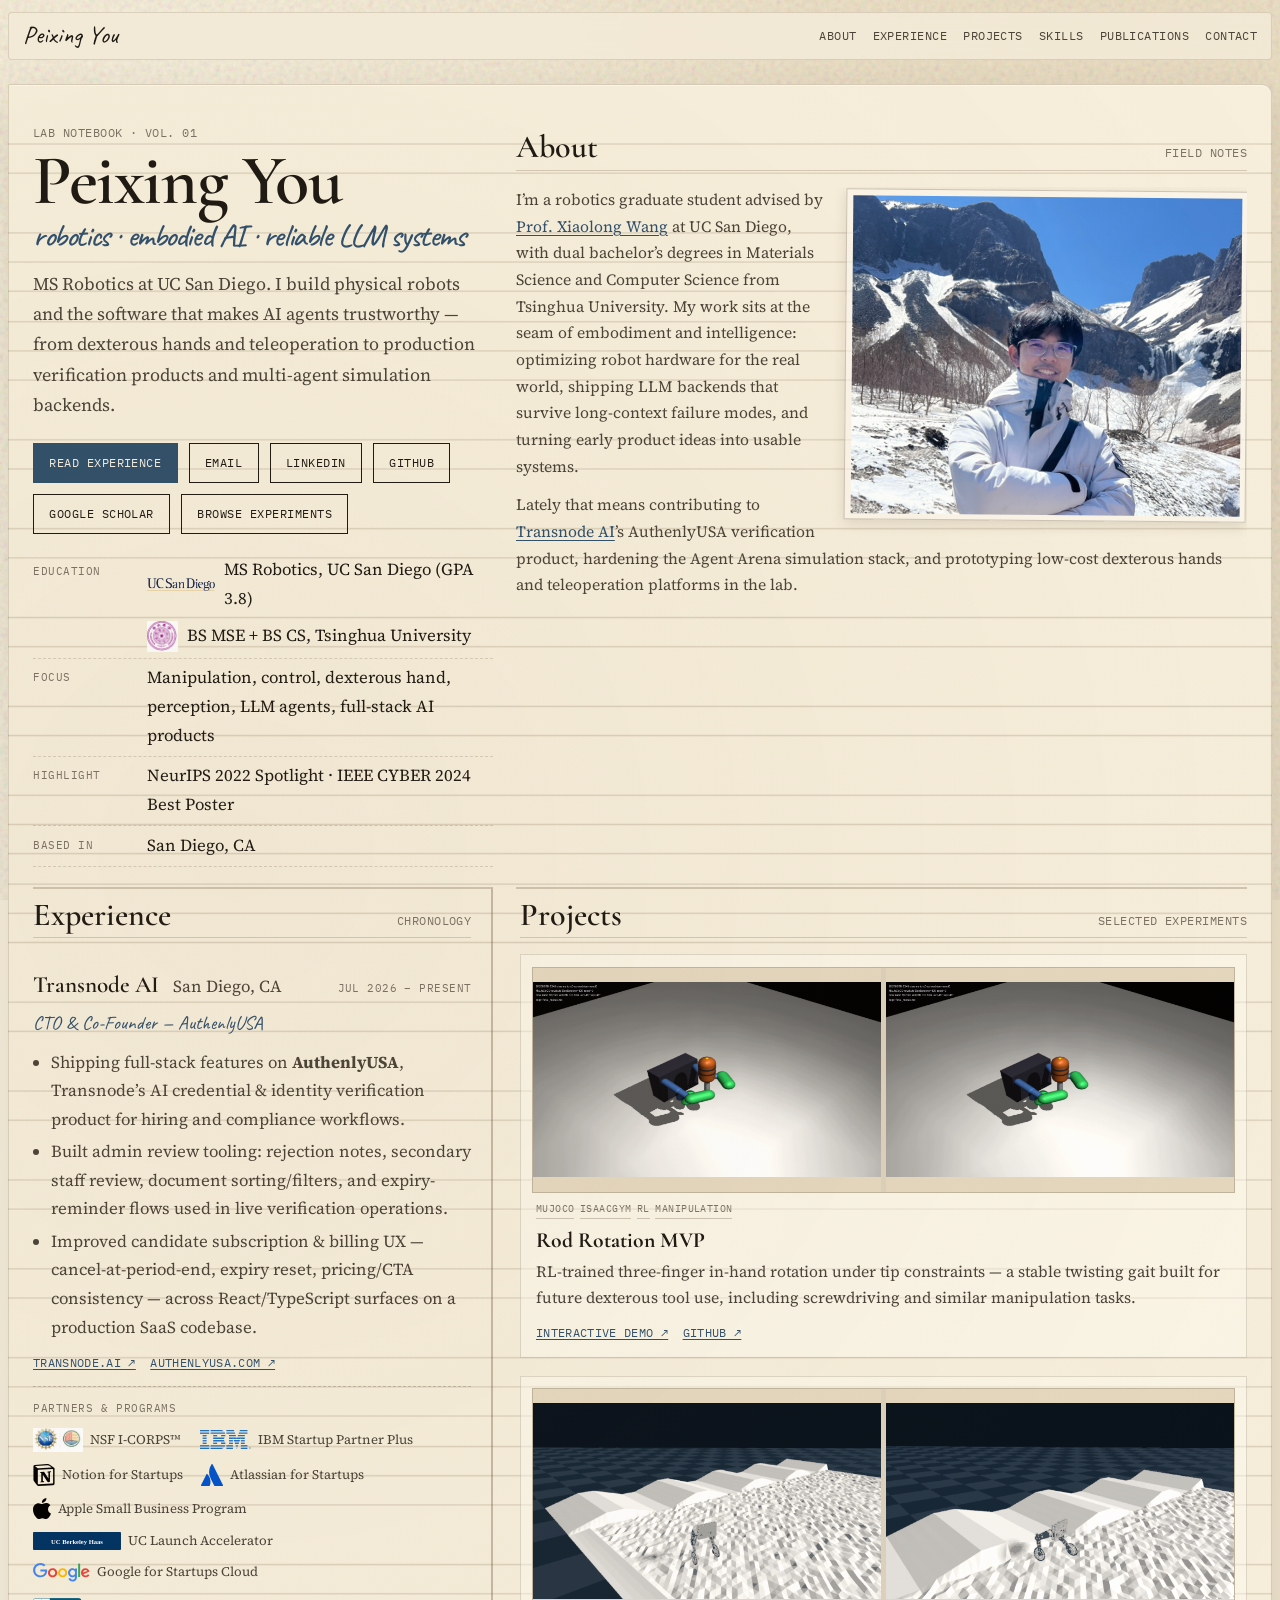
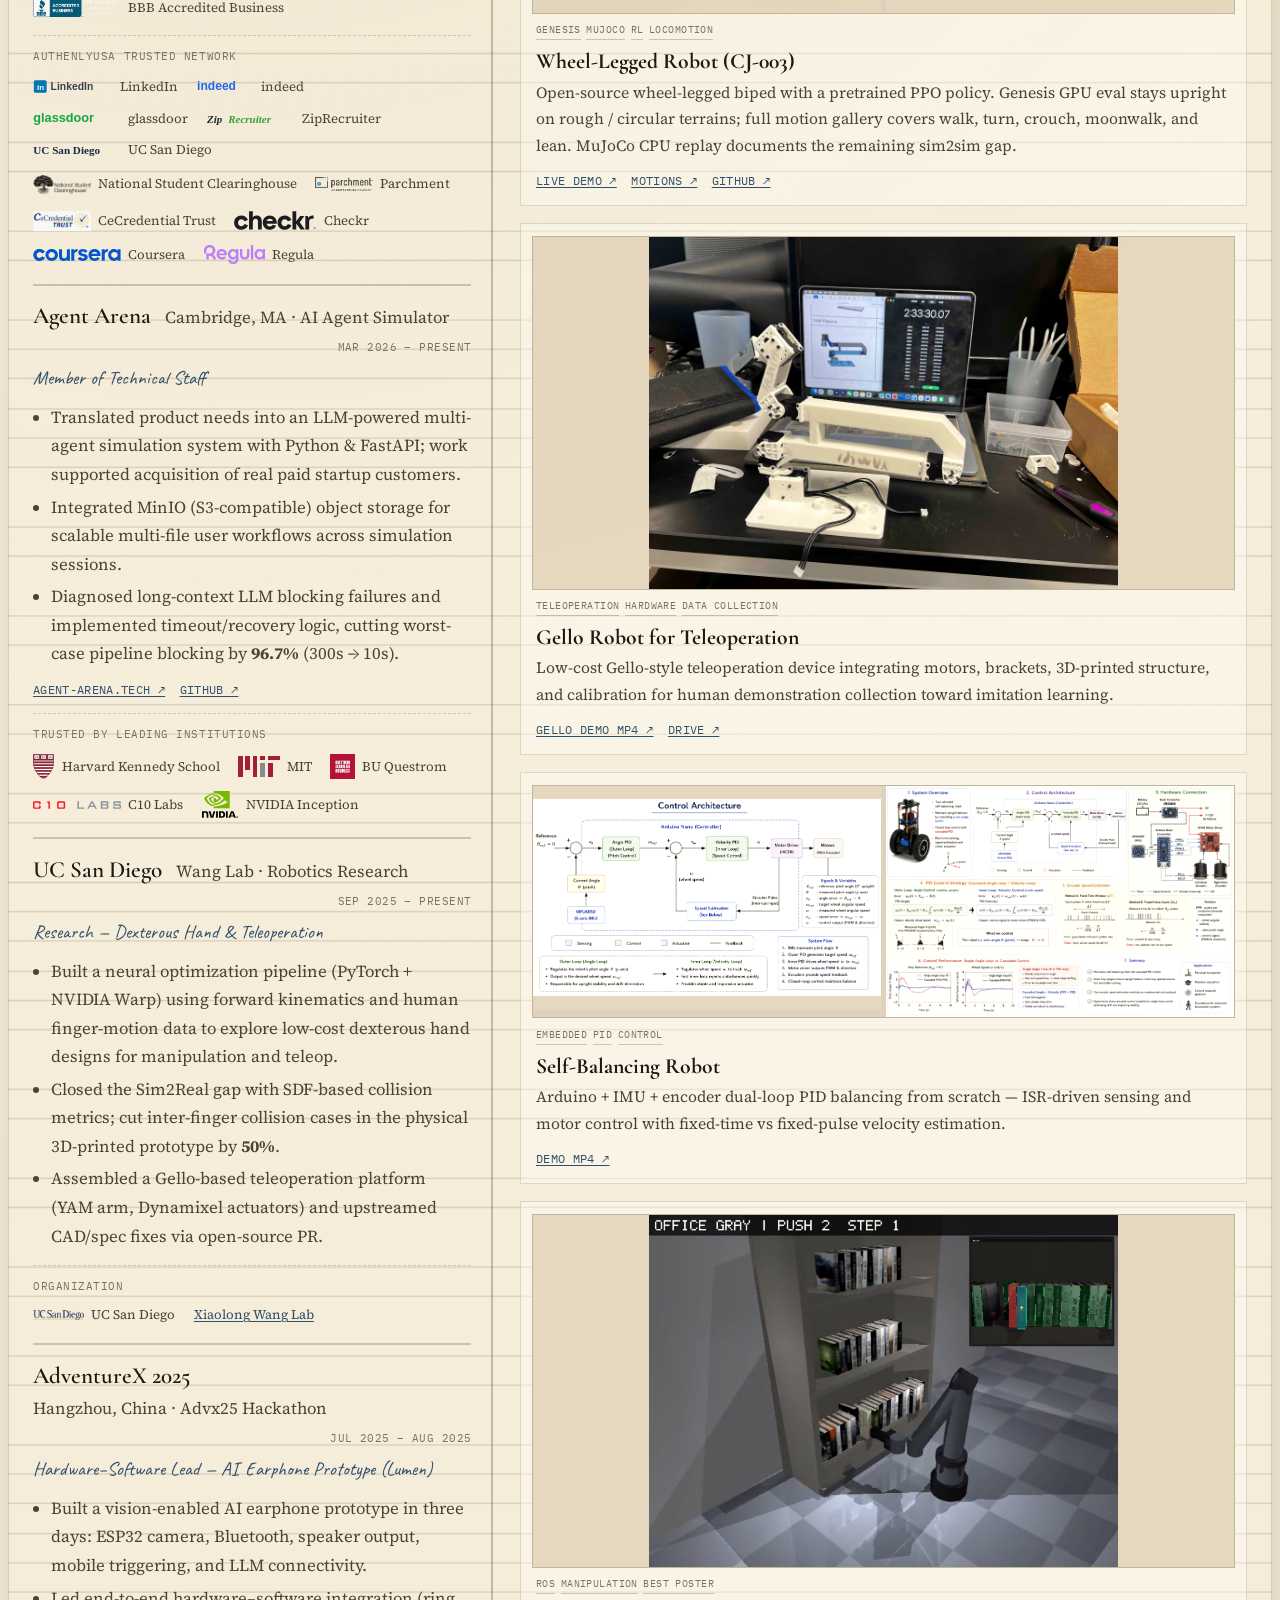
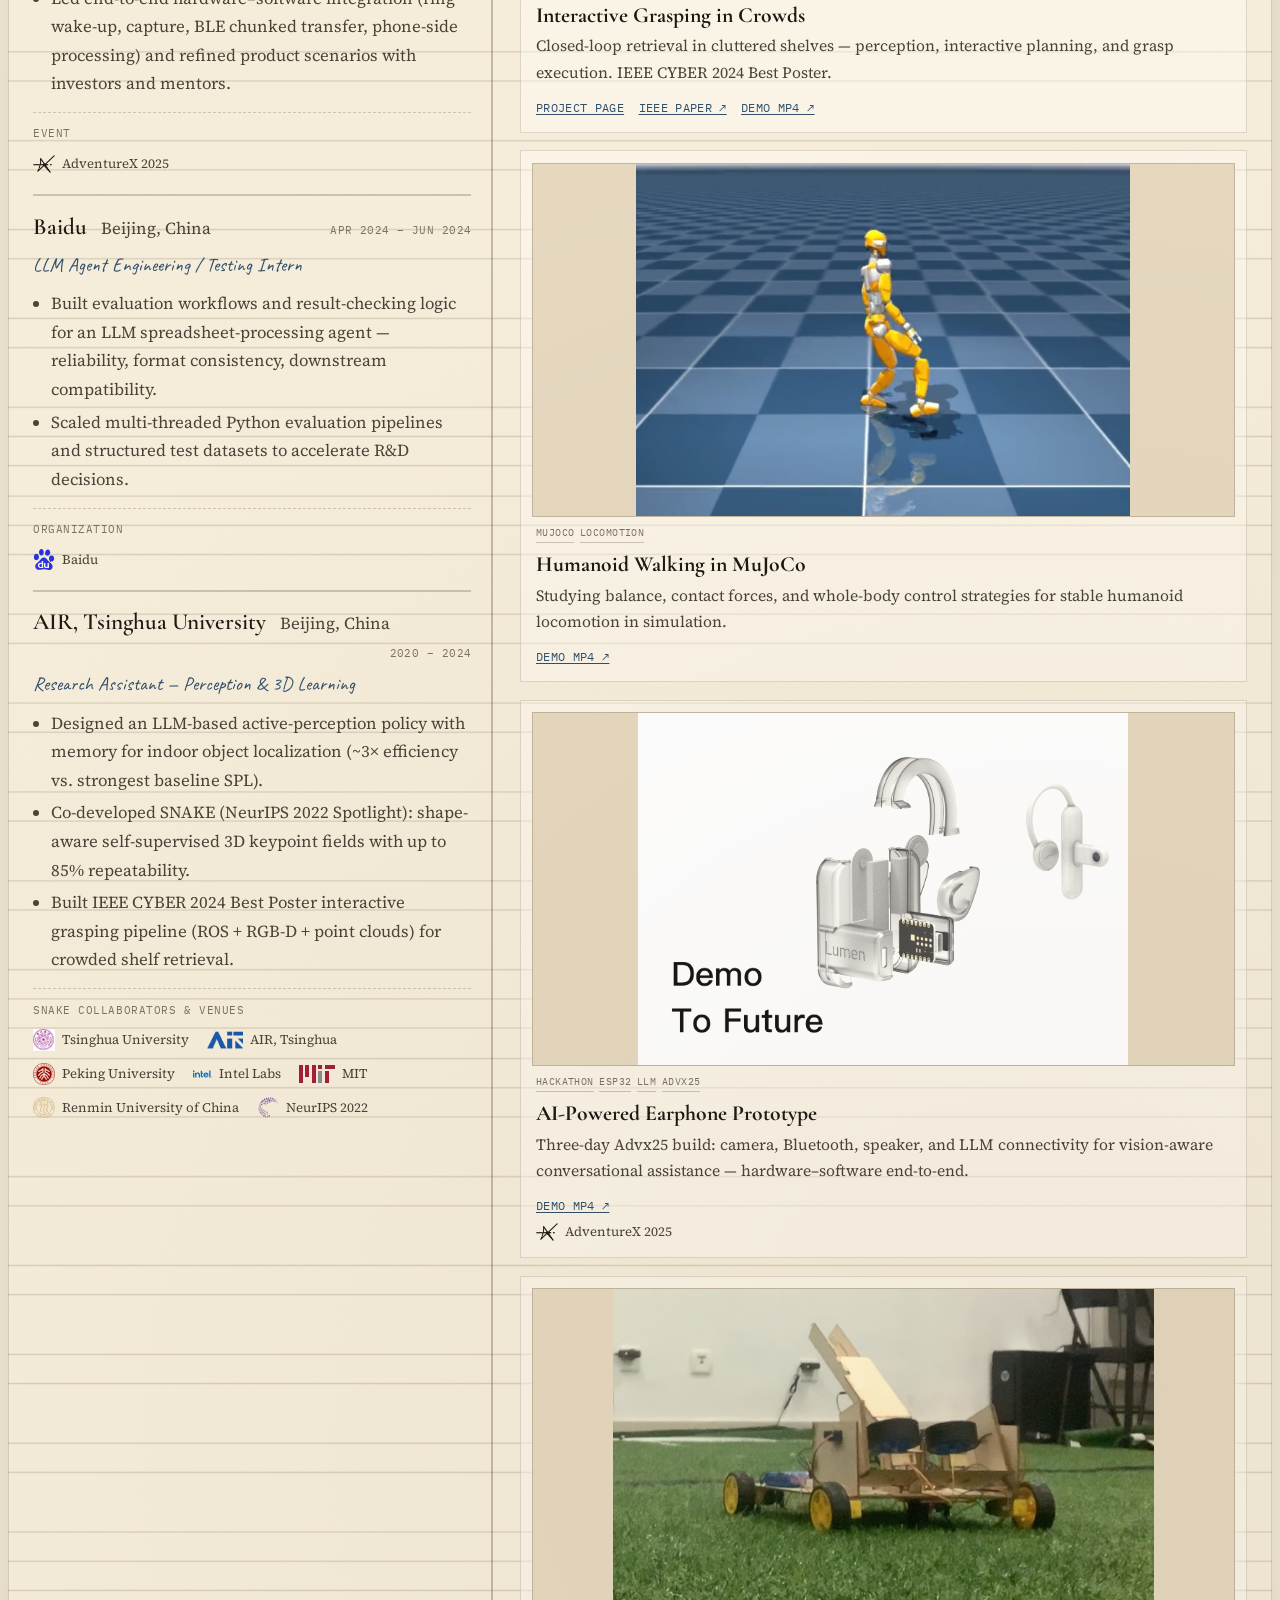
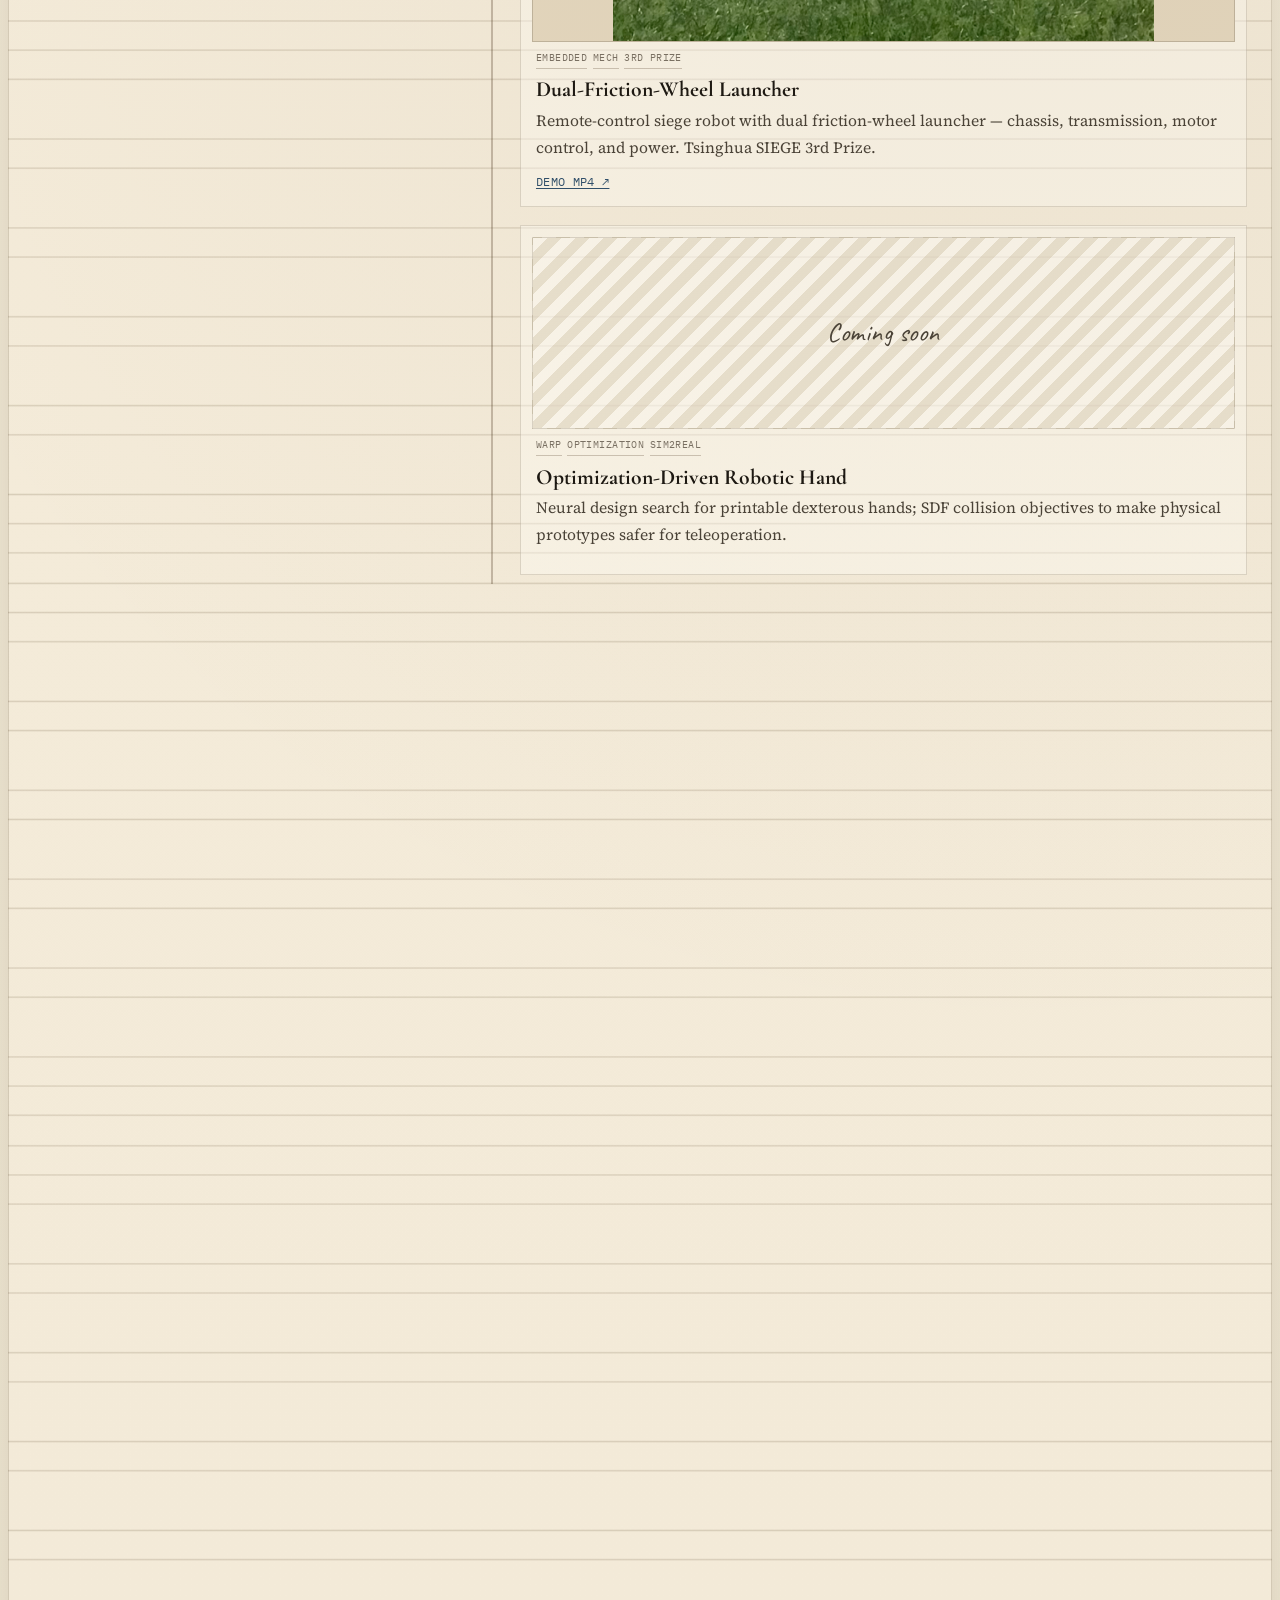
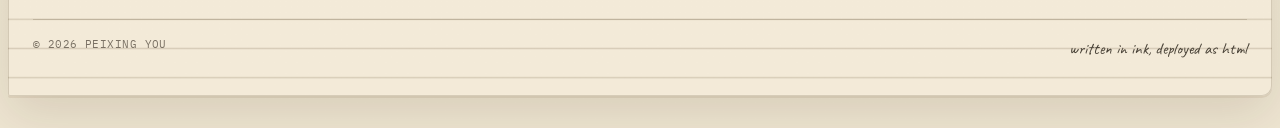
==== index.html @ 06529477 "Feature Wheel-Legged CJ-003 demos on the homepage. Links the Genesis motion/terrain site and GitHub " ====
<!DOCTYPE html>
<html lang="en">
<head>
  <meta charset="utf-8" />
  <meta name="viewport" content="width=device-width, initial-scale=1" />
  <title>Peixing You — Robotics &amp; AI Systems</title>
  <meta name="description" content="Personal homepage of Peixing You — MS Robotics at UC San Diego. Robotics research, LLM systems, and full-stack AI products." />
  <meta name="author" content="Peixing You" />
  <link rel="preconnect" href="https://fonts.googleapis.com" />
  <link rel="preconnect" href="https://fonts.gstatic.com" crossorigin />
  <link href="https://fonts.googleapis.com/css2?family=Caveat:wght@500;600&family=Cormorant+Garamond:wght@500;600;700&family=IBM+Plex+Mono:wght@400;500&family=Source+Serif+4:opsz,wght@8..60,400;8..60,500;8..60,600&display=swap" rel="stylesheet" />
  <link rel="stylesheet" href="styles.css" />
  <script>
    !function(t,e){var o,n,p,r;e.__SV||(window.posthog && window.posthog.__loaded)||(window.posthog=e,e._i=[],e.init=function(i,s,a){function g(t,e){var o=e.split(".");2==o.length&&(t=t[o[0]],e=o[1]),t[e]=function(){t.push([e].concat(Array.prototype.slice.call(arguments,0)))}}p||((p=t.createElement("script")).type="text/javascript",p.crossOrigin="anonymous",p.async=!0,p.src=s.api_host.replace(".i.posthog.com","-assets.i.posthog.com")+"/static/array.js",p.onerror=function(){p=null},(r=t.getElementsByTagName("script")[0]).parentNode.insertBefore(p,r));var u=e;for(void 0!==a?u=e[a]=[]:a="posthog",u.people=u.people||[],u.toString=function(t){var e="posthog";return"posthog"!==a&&(e+="."+a),t||(e+=" (stub)"),e},u.people.toString=function(){return u.toString(1)+".people (stub)"},o="Sn Cn init Hn Un Gn Yi zn Kn qn capture Vn kn calculateEventProperties es register register_once register_for_session unregister unregister_for_session os Bn ss getFeatureFlag getFeatureFlagPayload getFeatureFlagResult getAllFeatureFlags isFeatureEnabled reloadFeatureFlags updateFlags updateEarlyAccessFeatureEnrollment getEarlyAccessFeatures on onFeatureFlags onSurveysLoaded onSessionId getSurveys getActiveMatchingSurveys renderSurvey displaySurvey cancelPendingSurvey canRenderSurvey canRenderSurveyAsync ls identify setPersonProperties unsetPersonProperties group resetGroups setPersonPropertiesForFlags resetPersonPropertiesForFlags setGroupPropertiesForFlags resetGroupPropertiesForFlags reset us shutdown setIdentity clearIdentity get_distinct_id getGroups get_session_id get_session_replay_url alias set_config startSessionRecording stopSessionRecording sessionRecordingStarted captureException addExceptionStep captureLog startExceptionAutocapture stopExceptionAutocapture loadToolbar get_property getSessionProperty rs Xn createPersonProfile setInternalOrTestUser ns $n vs opt_in_capturing opt_out_capturing has_opted_in_capturing has_opted_out_capturing get_explicit_consent_status is_capturing clear_opt_in_out_capturing Jn debug tr At getPageViewId captureTraceFeedback captureTraceMetric Ln".split(" "),n=0;n<o.length;n++)g(u,o[n]);e._i.push([i,s,a])},e.__SV=1)}(document,window.posthog||[]);
    posthog.init('phc_yGujxHG6RTS3VAeuvk6smHsDfu4UVP3WUTucQkaYZ8x3', {
      api_host: 'https://us.i.posthog.com',
      defaults: '2026-05-30',
      person_profiles: 'identified_only',
    });
  </script>
</head>
<body>
  <a class="skip" href="#main">Skip to content</a>

  <div class="page">
    <nav class="site-nav" aria-label="Primary">
      <a class="brand-mark" href="#top">Peixing You</a>
      <ul class="nav-links">
        <li><a href="#about">About</a></li>
        <li><a href="#experience">Experience</a></li>
        <li><a href="#projects">Projects</a></li>
        <li><a href="#skills">Skills</a></li>
        <li><a href="#publications">Publications</a></li>
        <li><a href="#contact">Contact</a></li>
      </ul>
    </nav>

    <main id="main" class="notebook">
      <div class="homepage-grid">
      <header id="top" class="hero reveal">
        <p class="meta hero-kicker">Lab notebook · Vol. 01</p>
        <h1>
          Peixing You
          <span class="hero-title-note">robotics · embodied AI · reliable LLM systems</span>
        </h1>
        <p class="hero-lead">
          MS Robotics at UC San Diego. I build physical robots and the software that makes AI agents trustworthy —
          from dexterous hands and teleoperation to production verification products and multi-agent simulation backends.
        </p>
        <div class="cta-row">
          <a class="btn btn-ink" href="#experience">Read experience</a>
          <a class="btn" href="mailto:peyou@ucsd.edu">Email</a>
          <a class="btn" href="https://www.linkedin.com/in/peixing-you-64a577300" target="_blank" rel="noopener">LinkedIn</a>
          <a class="btn" href="https://github.com/ypx19" target="_blank" rel="noopener">GitHub</a>
          <a class="btn" href="https://scholar.google.com/scholar?q=Peixing+You+SNAKE" target="_blank" rel="noopener">Google Scholar</a>
          <a class="btn" href="#projects">Browse experiments</a>
        </div>
        <ul class="facts hero-facts">
          <li class="fact-edu">
            <span class="label">Education</span>
            <div class="edu-rows">
              <div class="edu-row">
                <img class="edu-logo wide" src="assets/logos/ucsd/ucsd-mark.png" alt="" />
                <span>MS Robotics, UC San Diego (GPA 3.8)</span>
              </div>
              <div class="edu-row">
                <img class="edu-logo seal" src="assets/logos/snake/tsinghua-seal.png" alt="" />
                <span>BS MSE + BS CS, Tsinghua University</span>
              </div>
            </div>
          </li>
          <li>
            <span class="label">Focus</span>
            <span>Manipulation, control, dexterous hand, perception, LLM agents, full-stack AI products</span>
          </li>
          <li>
            <span class="label">Highlight</span>
            <span>NeurIPS 2022 Spotlight · IEEE CYBER 2024 Best Poster</span>
          </li>
          <li>
            <span class="label">Based in</span>
            <span>San Diego, CA</span>
          </li>
        </ul>
      </header>

      <section id="about" class="reveal">
        <div class="section-head">
          <h2>About</h2>
          <span class="meta">Field notes</span>
        </div>
        <div class="about-prose">
          <figure class="portrait-frame portrait-inline">
            <img src="assets/portrait-web.jpeg" alt="Portrait of Peixing You" width="1100" height="900" />
          </figure>
          <p>
            I’m a robotics graduate student advised by
            <a href="https://xiaolonw.github.io/" target="_blank" rel="noopener">Prof. Xiaolong Wang</a>
            at UC San Diego, with dual bachelor’s degrees in Materials Science and Computer Science from Tsinghua University.
            My work sits at the seam of embodiment and intelligence: optimizing robot hardware for the real world, shipping
            LLM backends that survive long-context failure modes, and turning early product ideas into usable systems.
          </p>
          <p>
            Lately that means contributing to <a href="https://www.transnode.ai/" target="_blank" rel="noopener">Transnode AI</a>’s
            AuthenlyUSA verification product, hardening the Agent Arena simulation stack, and prototyping low-cost dexterous
            hands and teleoperation platforms in the lab.
          </p>
        </div>
      </section>

      <section id="experience" class="reveal">
        <div class="section-head">
          <h2>Experience</h2>
          <span class="meta">Chronology</span>
        </div>

        <article class="entry">
          <div class="entry-top">
            <h3>Transnode AI</h3>
            <span class="org">San Diego, CA</span>
            <span class="when">Jul 2026 – Present</span>
          </div>
          <p class="role">CTO &amp; Co-Founder — AuthenlyUSA</p>
          <ul>
            <li>Shipping full-stack features on <strong>AuthenlyUSA</strong>, Transnode’s AI credential &amp; identity verification product for hiring and compliance workflows.</li>
            <li>Built admin review tooling: rejection notes, secondary staff review, document sorting/filters, and expiry-reminder flows used in live verification operations.</li>
            <li>Improved candidate subscription &amp; billing UX — cancel-at-period-end, expiry reset, pricing/CTA consistency — across React/TypeScript surfaces on a production SaaS codebase.</li>
          </ul>
          <div class="links">
            <a href="https://www.transnode.ai/" target="_blank" rel="noopener">transnode.ai ↗</a>
            <a href="https://authenlyusa.com/" target="_blank" rel="noopener">authenlyusa.com ↗</a>
          </div>
          <div class="affiliates">
            <p class="affiliates-label">Partners &amp; programs</p>
            <div class="logo-row">
              <div class="logo-chip">
                <img class="tall" src="assets/logos/transnode/nsf-mark.png" alt="" />
                <span>NSF I-CORPS™</span>
              </div>
              <div class="logo-chip">
                <img class="wide" src="assets/logos/transnode/ibm-official.svg" alt="" />
                <span>IBM Startup Partner Plus</span>
              </div>
              <div class="logo-chip">
                <img src="assets/logos/transnode/notion.svg" alt="" />
                <span>Notion for Startups</span>
              </div>
              <div class="logo-chip">
                <img src="assets/logos/transnode/atlassian.svg" alt="" />
                <span>Atlassian for Startups</span>
              </div>
              <div class="logo-chip">
                <img src="assets/logos/transnode/apple-official.svg" alt="" />
                <span>Apple Small Business Program</span>
              </div>
              <div class="logo-chip">
                <img class="wide" src="assets/logos/transnode/haas-badge.svg" alt="" />
                <span>UC Launch Accelerator</span>
              </div>
              <div class="logo-chip">
                <img class="wide" src="assets/logos/transnode/google-wordmark.svg" alt="" />
                <span>Google for Startups Cloud</span>
              </div>
              <div class="logo-chip">
                <img class="seal" src="assets/logos/transnode/bbb-seal.png" alt="" />
                <span>BBB Accredited Business</span>
              </div>
            </div>
          </div>
          <div class="affiliates">
            <p class="affiliates-label">AuthenlyUSA trusted network</p>
            <div class="logo-row">
              <div class="logo-chip">
                <img class="wide" src="assets/logos/authenly/linkedin.svg" alt="" />
                <span>LinkedIn</span>
              </div>
              <div class="logo-chip">
                <img src="assets/logos/authenly/indeed.svg" alt="" />
                <span>indeed</span>
              </div>
              <div class="logo-chip">
                <img class="wide" src="assets/logos/authenly/glassdoor.svg" alt="" />
                <span>glassdoor</span>
              </div>
              <div class="logo-chip">
                <img class="wide" src="assets/logos/authenly/ziprecruiter.svg" alt="" />
                <span>ZipRecruiter</span>
              </div>
              <div class="logo-chip">
                <img class="wide" src="assets/logos/authenly/ucsd.svg" alt="" />
                <span>UC San Diego</span>
              </div>
              <div class="logo-chip">
                <img class="tall" src="assets/logos/authenly/national-student-clearinghouse.png" alt="" />
                <span>National Student Clearinghouse</span>
              </div>
              <div class="logo-chip">
                <img class="tall" src="assets/logos/authenly/parchment.png" alt="" />
                <span>Parchment</span>
              </div>
              <div class="logo-chip">
                <img class="tall" src="assets/logos/authenly/cecredential-trust.png" alt="" />
                <span>CeCredential Trust</span>
              </div>
              <div class="logo-chip">
                <img class="wide" src="assets/logos/authenly/checkr.svg" alt="" />
                <span>Checkr</span>
              </div>
              <div class="logo-chip">
                <img class="wide" src="assets/logos/authenly/coursera.svg" alt="" />
                <span>Coursera</span>
              </div>
              <div class="logo-chip">
                <img class="wide" src="assets/logos/authenly/regula.svg" alt="" />
                <span>Regula</span>
              </div>
            </div>
          </div>
        </article>

        <article class="entry">
          <div class="entry-top">
            <h3>Agent Arena</h3>
            <span class="org">Cambridge, MA · AI Agent Simulator</span>
            <span class="when">Mar 2026 – Present</span>
          </div>
          <p class="role">Member of Technical Staff</p>
          <ul>
            <li>Translated product needs into an LLM-powered multi-agent simulation system with Python &amp; FastAPI; work supported acquisition of real paid startup customers.</li>
            <li>Integrated MinIO (S3-compatible) object storage for scalable multi-file user workflows across simulation sessions.</li>
            <li>Diagnosed long-context LLM blocking failures and implemented timeout/recovery logic, cutting worst-case pipeline blocking by <strong>96.7%</strong> (300s → 10s).</li>
          </ul>
          <div class="links">
            <a href="https://agent-arena.tech/" target="_blank" rel="noopener">agent-arena.tech ↗</a>
            <a href="https://github.com/yunxiaohan1997-netizen/Agent-Arena" target="_blank" rel="noopener">GitHub ↗</a>
          </div>
          <div class="affiliates">
            <p class="affiliates-label">Trusted by leading institutions</p>
            <div class="logo-row">
              <div class="logo-chip">
                <img class="crest" src="assets/logos/agent-arena/logo-harvard.svg" alt="" />
                <span>Harvard Kennedy School</span>
              </div>
              <div class="logo-chip">
                <img src="assets/logos/agent-arena/mit.svg" alt="" />
                <span>MIT</span>
              </div>
              <div class="logo-chip">
                <img class="crest" src="assets/logos/agent-arena/logo-bu.png" alt="" />
                <span>BU Questrom</span>
              </div>
              <div class="logo-chip">
                <img class="wide" src="assets/logos/agent-arena/c10-labs.svg" alt="" />
                <span>C10 Labs</span>
              </div>
              <div class="logo-chip">
                <img class="nvidia" src="assets/logos/agent-arena/nvidia-inception.svg" alt="" />
                <span>NVIDIA Inception</span>
              </div>
            </div>
          </div>
        </article>

        <article class="entry">
          <div class="entry-top">
            <h3>UC San Diego</h3>
            <span class="org">Wang Lab · Robotics Research</span>
            <span class="when">Sep 2025 – Present</span>
          </div>
          <p class="role">Research — Dexterous Hand &amp; Teleoperation</p>
          <ul>
            <li>Built a neural optimization pipeline (PyTorch + NVIDIA Warp) using forward kinematics and human finger-motion data to explore low-cost dexterous hand designs for manipulation and teleop.</li>
            <li>Closed the Sim2Real gap with SDF-based collision metrics; cut inter-finger collision cases in the physical 3D-printed prototype by <strong>50%</strong>.</li>
            <li>Assembled a Gello-based teleoperation platform (YAM arm, Dynamixel actuators) and upstreamed CAD/spec fixes via open-source PR.</li>
          </ul>
          <div class="affiliates">
            <p class="affiliates-label">Organization</p>
            <div class="logo-row">
              <div class="logo-chip">
                <img class="wide sm" src="assets/logos/ucsd/ucsd-mark.png" alt="" />
                <span>UC San Diego</span>
              </div>
              <div class="logo-chip">
                <span><a href="https://xiaolonw.github.io/" target="_blank" rel="noopener">Xiaolong Wang Lab</a></span>
              </div>
            </div>
          </div>
        </article>

        <article class="entry">
          <div class="entry-top">
            <h3>AdventureX 2025</h3>
            <span class="org">Hangzhou, China · Advx25 Hackathon</span>
            <span class="when">Jul 2025 – Aug 2025</span>
          </div>
          <p class="role">Hardware–Software Lead — AI Earphone Prototype (Lumen)</p>
          <ul>
            <li>Built a vision-enabled AI earphone prototype in three days: ESP32 camera, Bluetooth, speaker output, mobile triggering, and LLM connectivity.</li>
            <li>Led end-to-end hardware–software integration (ring wake-up, capture, BLE chunked transfer, phone-side processing) and refined product scenarios with investors and mentors.</li>
          </ul>
          <div class="affiliates">
            <p class="affiliates-label">Event</p>
            <div class="logo-row">
              <div class="logo-chip">
                <img class="icon" src="assets/logos/adventurex/advx25.png" alt="" />
                <span>AdventureX 2025</span>
              </div>
            </div>
          </div>
        </article>

        <article class="entry">
          <div class="entry-top">
            <h3>Baidu</h3>
            <span class="org">Beijing, China</span>
            <span class="when">Apr 2024 – Jun 2024</span>
          </div>
          <p class="role">LLM Agent Engineering / Testing Intern</p>
          <ul>
            <li>Built evaluation workflows and result-checking logic for an LLM spreadsheet-processing agent — reliability, format consistency, downstream compatibility.</li>
            <li>Scaled multi-threaded Python evaluation pipelines and structured test datasets to accelerate R&amp;D decisions.</li>
          </ul>
          <div class="affiliates">
            <p class="affiliates-label">Organization</p>
            <div class="logo-row">
              <div class="logo-chip">
                <img class="icon" src="assets/logos/baidu-official.svg" alt="" />
                <span>Baidu</span>
              </div>
            </div>
          </div>
        </article>

        <article class="entry">
          <div class="entry-top">
            <h3>AIR, Tsinghua University</h3>
            <span class="org">Beijing, China</span>
            <span class="when">2020 – 2024</span>
          </div>
          <p class="role">Research Assistant — Perception &amp; 3D Learning</p>
          <ul>
            <li>Designed an LLM-based active-perception policy with memory for indoor object localization (~3× efficiency vs. strongest baseline SPL).</li>
            <li>Co-developed SNAKE (NeurIPS 2022 Spotlight): shape-aware self-supervised 3D keypoint fields with up to 85% repeatability.</li>
            <li>Built IEEE CYBER 2024 Best Poster interactive grasping pipeline (ROS + RGB-D + point clouds) for crowded shelf retrieval.</li>
          </ul>
          <div class="affiliates">
            <p class="affiliates-label">SNAKE collaborators &amp; venues</p>
            <div class="logo-row">
              <div class="logo-chip">
                <img class="icon" src="assets/logos/snake/tsinghua-seal.png" alt="" />
                <span>Tsinghua University</span>
              </div>
              <div class="logo-chip">
                <img class="sm" src="assets/logos/snake/air-word.png" alt="" />
                <span>AIR, Tsinghua</span>
              </div>
              <div class="logo-chip">
                <img class="icon" src="assets/logos/snake/pku-seal.png" alt="" />
                <span>Peking University</span>
              </div>
              <div class="logo-chip">
                <img class="sm" src="assets/logos/snake/intel-logo.svg" alt="" />
                <span>Intel Labs</span>
              </div>
              <div class="logo-chip">
                <img class="sm" src="assets/logos/snake/mit-blocks.svg" alt="" />
                <span>MIT</span>
              </div>
              <div class="logo-chip">
                <img class="icon" src="assets/logos/snake/ruc-seal.png" alt="" />
                <span>Renmin University of China</span>
              </div>
              <div class="logo-chip">
                <img class="icon" src="assets/logos/snake/neurips-icon.png" alt="" />
                <span>NeurIPS 2022</span>
              </div>
            </div>
          </div>
        </article>
      </section>

      <section id="projects" class="reveal">
        <div class="section-head">
          <h2>Projects</h2>
          <span class="meta">Selected experiments</span>
        </div>
        <div class="project-grid">
          <article class="project featured project-demo">
            <div class="project-media project-media-pair">
              <video autoplay muted loop playsinline preload="auto" poster="assets/projects/rod-rotation-poster.png" aria-label="Cinematic fly-in of three-finger rod rotation, screwdriver view">
                <source src="assets/projects/rod-rotation-screwdriver.mp4" type="video/mp4" />
              </video>
              <video autoplay muted loop playsinline preload="auto" poster="assets/projects/rod-rotation-poster.png" aria-label="IsaacGym parallel cinematic env demo">
                <source src="assets/projects/rod-rotation-isaacgym.mp4" type="video/mp4" />
              </video>
            </div>
            <div class="project-body">
              <div class="tags"><span class="tag">MuJoCo</span><span class="tag">IsaacGym</span><span class="tag">RL</span><span class="tag">Manipulation</span></div>
              <h3>Rod Rotation MVP</h3>
              <p>RL-trained three-finger in-hand rotation under tip constraints — a stable twisting gait built for future dexterous tool use, including screwdriving and similar manipulation tasks.</p>
              <div class="links">
                <a href="https://ypx19.github.io/allegro_rod_mvp/demo.html" target="_blank" rel="noopener">Interactive demo ↗</a>
                <a href="https://github.com/ypx19/allegro_rod_mvp" target="_blank" rel="noopener">GitHub ↗</a>
              </div>
            </div>
          </article>

          <article class="project featured project-demo">
            <div class="project-media project-media-pair">
              <img src="assets/projects/wheel-leg-eval.gif" alt="CJ-003 wheel-legged policy on Genesis eval terrain" loading="lazy" />
              <img src="assets/projects/wheel-leg-moonwalk.gif" alt="CJ-003 moonwalk motion from trained policy" loading="lazy" />
            </div>
            <div class="project-body">
              <div class="tags"><span class="tag">Genesis</span><span class="tag">MuJoCo</span><span class="tag">RL</span><span class="tag">Locomotion</span></div>
              <h3>Wheel-Legged Robot (CJ-003)</h3>
              <p>Open-source wheel-legged biped with a pretrained PPO policy. Genesis GPU eval stays upright on rough / circular terrains; full motion gallery covers walk, turn, crouch, moonwalk, and lean. MuJoCo CPU replay documents the remaining sim2sim gap.</p>
              <div class="links">
                <a href="https://ypx19.github.io/wheel-leg-robotic/" target="_blank" rel="noopener">Live demo ↗</a>
                <a href="https://ypx19.github.io/wheel-leg-robotic/#motions" target="_blank" rel="noopener">Motions ↗</a>
                <a href="https://github.com/ypx19/wheel-leg-robotic" target="_blank" rel="noopener">GitHub ↗</a>
              </div>
            </div>
          </article>

          <article class="project featured">
            <div class="project-media">
              <video autoplay muted loop playsinline preload="auto" poster="assets/projects/gello.jpeg">
                <source src="assets/projects/gello-demo.mp4" type="video/mp4" />
              </video>
            </div>
            <div class="project-body">
              <div class="tags"><span class="tag">Teleoperation</span><span class="tag">Hardware</span><span class="tag">Data collection</span></div>
              <h3>Gello Robot for Teleoperation</h3>
              <p>Low-cost Gello-style teleoperation device integrating motors, brackets, 3D-printed structure, and calibration for human demonstration collection toward imitation learning.</p>
              <div class="links">
                <a href="assets/projects/gello-demo.mp4" target="_blank" rel="noopener">Gello demo MP4 ↗</a>
                <a href="https://drive.google.com/file/d/12g0imz-AvfGUAuDvkqKOVOJ90fx9yTMV/view" target="_blank" rel="noopener">Drive ↗</a>
              </div>
            </div>
          </article>

          <article class="project featured">
            <div class="project-media project-media-pair">
              <img src="assets/projects/self-balancing-pipeline.png" alt="Self-balancing robot cascaded PID control architecture" loading="lazy" />
              <video autoplay muted loop playsinline preload="auto" poster="assets/projects/self-balancing.png">
                <source src="assets/projects/self-balancing-demo.mp4" type="video/mp4" />
              </video>
            </div>
            <div class="project-body">
              <div class="tags"><span class="tag">Embedded</span><span class="tag">PID</span><span class="tag">Control</span></div>
              <h3>Self-Balancing Robot</h3>
              <p>Arduino + IMU + encoder dual-loop PID balancing from scratch — ISR-driven sensing and motor control with fixed-time vs fixed-pulse velocity estimation.</p>
              <div class="links">
                <a href="assets/projects/self-balancing-demo.mp4" target="_blank" rel="noopener">Demo MP4 ↗</a>
              </div>
            </div>
          </article>

          <article class="project">
            <div class="project-media">
              <video autoplay muted loop playsinline preload="auto" poster="assets/projects/interactive-grasp.jpg" aria-label="MuJoCo interactive grasping demo across four shelf looks">
                <source src="assets/projects/interactive-grasp-demo.mp4" type="video/mp4" />
              </video>
            </div>
            <div class="project-body">
              <div class="tags"><span class="tag">ROS</span><span class="tag">Manipulation</span><span class="tag">Best Poster</span></div>
              <h3>Interactive Grasping in Crowds</h3>
              <p>Closed-loop retrieval in cluttered shelves — perception, interactive planning, and grasp execution. IEEE CYBER 2024 Best Poster.</p>
              <div class="links">
                <a href="/interactive-grasping/">Project page</a>
                <a href="https://ieeexplore.ieee.org/document/10749016/" target="_blank" rel="noopener">IEEE paper ↗</a>
                <a href="assets/projects/interactive-grasp-demo.mp4" target="_blank" rel="noopener">Demo MP4 ↗</a>
              </div>
            </div>
          </article>

          <article class="project">
            <div class="project-media">
              <video autoplay muted loop playsinline preload="auto" poster="assets/projects/humanoid-walking.png">
                <source src="assets/projects/humanoid-walking-demo.mp4" type="video/mp4" />
              </video>
            </div>
            <div class="project-body">
              <div class="tags"><span class="tag">MuJoCo</span><span class="tag">Locomotion</span></div>
              <h3>Humanoid Walking in MuJoCo</h3>
              <p>Studying balance, contact forces, and whole-body control strategies for stable humanoid locomotion in simulation.</p>
              <div class="links">
                <a href="assets/projects/humanoid-walking-demo.mp4" target="_blank" rel="noopener">Demo MP4 ↗</a>
              </div>
            </div>
          </article>

          <article class="project">
            <div class="project-media">
              <video autoplay muted loop playsinline preload="auto" poster="assets/projects/lumen.jpeg">
                <source src="assets/projects/lumen-demo.mp4" type="video/mp4" />
              </video>
            </div>
            <div class="project-body">
              <div class="tags"><span class="tag">Hackathon</span><span class="tag">ESP32</span><span class="tag">LLM</span><span class="tag">Advx25</span></div>
              <h3>AI-Powered Earphone Prototype</h3>
              <p>Three-day Advx25 build: camera, Bluetooth, speaker, and LLM connectivity for vision-aware conversational assistance — hardware–software end-to-end.</p>
              <div class="links">
                <a href="assets/projects/lumen-demo.mp4" target="_blank" rel="noopener">Demo MP4 ↗</a>
              </div>
              <div class="logo-row" style="margin-top:0.35rem">
                <div class="logo-chip">
                  <img class="icon" src="assets/logos/adventurex/advx25.png" alt="" />
                  <span>AdventureX 2025</span>
                </div>
              </div>
            </div>
          </article>

          <article class="project">
            <div class="project-media">
              <video autoplay muted loop playsinline preload="auto" poster="assets/projects/siege-engine.png">
                <source src="assets/projects/siege-engine-demo.mp4" type="video/mp4" />
              </video>
            </div>
            <div class="project-body">
              <div class="tags"><span class="tag">Embedded</span><span class="tag">Mech</span><span class="tag">3rd Prize</span></div>
              <h3>Dual-Friction-Wheel Launcher</h3>
              <p>Remote-control siege robot with dual friction-wheel launcher — chassis, transmission, motor control, and power. Tsinghua SIEGE 3rd Prize.</p>
              <div class="links">
                <a href="assets/projects/siege-engine-demo.mp4" target="_blank" rel="noopener">Demo MP4 ↗</a>
              </div>
            </div>
          </article>

          <article class="project">
            <div class="project-media project-media-coming-soon">
              <span class="coming-soon-label">Coming soon</span>
            </div>
            <div class="project-body">
              <div class="tags"><span class="tag">Warp</span><span class="tag">Optimization</span><span class="tag">Sim2Real</span></div>
              <h3>Optimization-Driven Robotic Hand</h3>
              <p>Neural design search for printable dexterous hands; SDF collision objectives to make physical prototypes safer for teleoperation.</p>
            </div>
          </article>
        </div>
      </section>

      <section id="skills" class="reveal">
        <div class="section-head">
          <h2>Skills</h2>
          <span class="meta">Toolkit</span>
        </div>
        <div class="skills-wrap">
          <div class="skill-block">
            <h3>Languages</h3>
            <p>Python, C++, TypeScript, Java, SQL, Embedded C</p>
          </div>
          <div class="skill-block">
            <h3>Frontend / Backend</h3>
            <p>React, REST APIs, FastAPI, auth, databases, object storage, logging, timeout handling</p>
          </div>
          <div class="skill-block">
            <h3>Robotics &amp; Sim</h3>
            <p>ROS, MuJoCo, Isaac Gym, PID/LQR, manipulation, navigation, diffusion policy, VLA</p>
          </div>
          <div class="skill-block">
            <h3>AI / ML</h3>
            <p>LLM agents, PEFT, representation learning, RL, imitation learning, PyTorch, NVIDIA Warp</p>
          </div>
          <div class="skill-block">
            <h3>Embedded</h3>
            <p>ISRs, PWM motor control, IMU estimation, Bluetooth, hardware–software integration</p>
          </div>
          <div class="skill-block">
            <h3>Infra</h3>
            <p>Linux, Git, Docker, AWS, MinIO / S3</p>
          </div>
        </div>
      </section>

      <section id="publications" class="reveal">
        <div class="section-head">
          <h2>Publications &amp; Honors</h2>
          <span class="meta">Ink that stuck</span>
        </div>
        <ol class="pub-list">
          <li>
            Peixing You, Hang Li, et al. (2024). “An Adapter for Interactive Object Retrieval on the Shelf.”
            <em>IEEE CYBER 2024</em>.
            <a href="https://ieeexplore.ieee.org/document/10749016/" target="_blank" rel="noopener">doi:10.1109/CYBER63482.2024.10749016</a>
            ·
            <a href="/interactive-grasping/">project page</a>
          </li>
          <li>
            Peixing You, Chengliang Zhong, et al. (2022). “SNAKE: Shape-aware Neural 3D Keypoint Field.”
            <em>NeurIPS 2022</em> (Spotlight).
            <a href="https://proceedings.neurips.cc/paper_files/paper/2022/file/2e3eccb54649186564ad6627ed80848c-Paper-Conference.pdf" target="_blank" rel="noopener">PDF</a>
          </li>
        </ol>
        <ul class="award-list" style="margin-top:1rem">
          <li>IEEE CYBER 2024 Best Poster Award</li>
          <li>NeurIPS 2022 Spotlight Paper</li>
          <li>Tsinghua Science &amp; Technology Innovation Excellence Scholarship (Top 1%)</li>
          <li>Tsinghua Learning Progress Scholarship (Top 1%)</li>
          <li>Tsinghua Siege Robotic Competition — Third Prize</li>
        </ul>
      </section>

      <section id="contact" class="reveal">
        <div class="section-head">
          <h2>Contact</h2>
          <span class="meta">Leave a note</span>
        </div>
        <div class="contact-box">
          <p>Open to research collaborations, robotics / AI systems roles, and interesting prototype problems. Say hello.</p>
          <div class="cta-row">
            <a class="btn btn-ink" href="mailto:peyou@ucsd.edu">peyou@ucsd.edu</a>
            <a class="btn" href="https://github.com/ypx19" target="_blank" rel="noopener">GitHub</a>
            <a class="btn" href="https://scholar.google.com/scholar?q=Peixing+You+SNAKE" target="_blank" rel="noopener">Google Scholar</a>
            <a class="btn" href="content/resume/peixing_resume_260721_robotic.pdf" target="_blank" rel="noopener">Resume PDF</a>
          </div>
        </div>
      </section>

      <footer class="site-footer">
        <span>© <span id="year">2026</span> Peixing You</span>
        <span class="hand" style="text-transform:none; letter-spacing:0; font-size:1.05rem; color:var(--ink-soft)">written in ink, deployed as html</span>
      </footer>
      </div>
    </main>
  </div>

  <script src="script.js"></script>
</body>
</html>
---- styles.css ----
:root {
  --paper: #f3ead8;
  --paper-deep: #e8dcc4;
  --ink: #1c1812;
  --ink-soft: #4a4338;
  --ink-faint: #7a7164;
  --rule: rgba(90, 70, 40, 0.18);
  --margin: #b85a48;
  --accent: #2f4f6b;
  --accent-soft: #3d6484;
  --stain: rgba(140, 100, 50, 0.06);
  --shadow: rgba(40, 28, 12, 0.12);
  --max: 1100px;
  --gutter: 1.35rem;
  --font-display: "Cormorant Garamond", "Times New Roman", serif;
  --font-body: "Source Serif 4", "Palatino Linotype", Palatino, serif;
  --font-hand: "Caveat", cursive;
  --font-meta: "IBM Plex Mono", ui-monospace, monospace;
}

*,
*::before,
*::after {
  box-sizing: border-box;
}

html {
  scroll-behavior: smooth;
}

body {
  margin: 0;
  color: var(--ink);
  font-family: var(--font-body);
  font-size: 1.05rem;
  line-height: 1.7;
  background:
    radial-gradient(ellipse at 12% 8%, rgba(255, 250, 235, 0.55), transparent 42%),
    radial-gradient(ellipse at 88% 18%, rgba(180, 140, 80, 0.08), transparent 40%),
    linear-gradient(180deg, #efe4cb 0%, var(--paper) 28%, #efe6d2 100%);
  min-height: 100vh;
}

body::before {
  content: "";
  position: fixed;
  inset: 0;
  pointer-events: none;
  opacity: 0.45;
  background-image:
    url("data:image/svg+xml,%3Csvg viewBox='0 0 200 200' xmlns='http://www.w3.org/2000/svg'%3E%3Cfilter id='n'%3E%3CfeTurbulence type='fractalNoise' baseFrequency='0.85' numOctaves='3' stitchTiles='stitch'/%3E%3C/filter%3E%3Crect width='100%25' height='100%25' filter='url(%23n)' opacity='0.55'/%3E%3C/svg%3E");
  mix-blend-mode: multiply;
  z-index: 0;
}

a {
  color: var(--accent);
  text-decoration-thickness: 1px;
  text-underline-offset: 0.18em;
}

a:hover {
  color: var(--accent-soft);
}

img {
  max-width: 100%;
  display: block;
}

.skip {
  position: absolute;
  left: -999px;
}

.skip:focus {
  left: 1rem;
  top: 1rem;
  z-index: 50;
  background: var(--paper);
  padding: 0.5rem 0.75rem;
}

.page {
  position: relative;
  z-index: 1;
  width: calc(100% - 1rem);
  margin: 0.75rem auto 2rem;
}

.notebook {
  position: relative;
  background:
    repeating-linear-gradient(
      transparent,
      transparent calc(1.85rem - 1px),
      var(--rule) calc(1.85rem - 1px),
      var(--rule) 1.85rem
    ),
    linear-gradient(180deg, #f7efdc, var(--paper));
  border: 1px solid rgba(70, 50, 25, 0.18);
  box-shadow:
    0 1px 0 rgba(255, 255, 255, 0.55) inset,
    0 18px 50px var(--shadow),
    0 2px 0 rgba(90, 60, 20, 0.08);
  padding: 1.2rem 1.5rem 2rem 1.5rem;
  border-radius: 2px 10px 10px 2px;
}

.notebook::after {
  content: "";
  position: absolute;
  inset: 0;
  pointer-events: none;
  background:
    radial-gradient(circle at 18% 12%, var(--stain), transparent 24%),
    radial-gradient(circle at 82% 70%, rgba(90, 60, 30, 0.05), transparent 28%);
}

.homepage-grid {
  display: block;
}

.homepage-grid > * {
  min-width: 0;
}

@media (min-width: 980px) {
  .homepage-grid {
    display: grid;
    grid-template-columns: 0.85fr 1.35fr;
    grid-template-areas:
      "hero about"
      "experience projects"
      "skills skills"
      "publications publications"
      "contact contact"
      "footer footer";
    column-gap: 1.4rem;
  }

  #top { grid-area: hero; }
  #about { grid-area: about; }
  #experience {
    grid-area: experience;
    border-top: 2px solid rgba(70, 50, 25, 0.22);
    border-right: 2px solid rgba(70, 50, 25, 0.28);
    padding-top: 0.5rem;
    padding-right: 1.25rem;
    margin-top: 0.25rem;
  }

  #projects {
    grid-area: projects;
    border-top: 2px solid rgba(70, 50, 25, 0.22);
    padding-top: 0.5rem;
    padding-left: 0.25rem;
    margin-top: 0.25rem;
  }
  #skills { grid-area: skills; }
  #publications { grid-area: publications; }
  #contact { grid-area: contact; }
  .site-footer { grid-area: footer; }
}

.site-nav {
  position: sticky;
  top: 0;
  z-index: 20;
  display: flex;
  flex-wrap: wrap;
  gap: 0.55rem 1rem;
  align-items: center;
  justify-content: space-between;
  margin: 0 0 1.5rem;
  padding: 0.65rem 0.85rem;
  background: rgba(243, 234, 216, 0.88);
  backdrop-filter: blur(8px);
  border: 1px solid rgba(70, 50, 25, 0.14);
  border-radius: 4px;
}

.brand-mark {
  font-family: var(--font-hand);
  font-size: 1.55rem;
  color: var(--ink);
  text-decoration: none;
  line-height: 1;
}

.nav-links {
  display: flex;
  flex-wrap: wrap;
  gap: 0.65rem 1rem;
  list-style: none;
  margin: 0;
  padding: 0;
  font-family: var(--font-meta);
  font-size: 0.72rem;
  letter-spacing: 0.04em;
  text-transform: uppercase;
}

.nav-links a {
  color: var(--ink-soft);
  text-decoration: none;
  border-bottom: 1px solid transparent;
}

.nav-links a:hover {
  color: var(--ink);
  border-bottom-color: var(--margin);
}

.meta {
  font-family: var(--font-meta);
  font-size: 0.72rem;
  letter-spacing: 0.04em;
  text-transform: uppercase;
  color: var(--ink-faint);
}

.hand {
  font-family: var(--font-hand);
}

.hero {
  padding: 1.2rem 0 1rem;
}

.hero-facts {
  margin-top: 1.2rem;
}

.hero-kicker {
  margin: 0 0 0.35rem;
}

.hero h1 {
  margin: 0;
  font-family: var(--font-display);
  font-weight: 600;
  font-size: clamp(2.8rem, 8vw, 4.4rem);
  line-height: 0.95;
  letter-spacing: -0.02em;
}

.hero-title-note {
  display: block;
  margin-top: 0.35rem;
  font-family: var(--font-hand);
  font-size: clamp(1.45rem, 3.5vw, 2rem);
  color: var(--accent);
  font-weight: 500;
}

.hero-lead {
  max-width: 38rem;
  margin: 1.1rem 0 1.4rem;
  color: var(--ink-soft);
  font-size: 1.12rem;
}

.cta-row {
  display: flex;
  flex-wrap: wrap;
  gap: 0.7rem;
}

.btn {
  display: inline-flex;
  align-items: center;
  gap: 0.4rem;
  padding: 0.55rem 0.95rem;
  border: 1.5px solid var(--ink);
  background: transparent;
  color: var(--ink);
  text-decoration: none;
  font-family: var(--font-meta);
  font-size: 0.75rem;
  letter-spacing: 0.04em;
  text-transform: uppercase;
  transition: background 160ms ease, color 160ms ease, transform 160ms ease;
}

.btn:hover {
  background: var(--ink);
  color: var(--paper);
}

.btn-ink {
  background: var(--accent);
  border-color: var(--accent);
  color: #f7f1e4;
}

.btn-ink:hover {
  background: var(--ink);
  border-color: var(--ink);
  color: var(--paper);
}

section {
  padding: 1.6rem 0 0.6rem;
  scroll-margin-top: 4.5rem;
}

.section-head {
  display: flex;
  align-items: baseline;
  gap: 0.75rem;
  margin-bottom: 1rem;
  border-bottom: 1px solid rgba(70, 50, 25, 0.2);
  padding-bottom: 0.35rem;
}

.section-head h2 {
  margin: 0;
  font-family: var(--font-display);
  font-size: 2rem;
  font-weight: 600;
  line-height: 1.1;
}

.section-head .meta {
  margin-left: auto;
}

.about-grid {
  display: grid;
  gap: 1.25rem;
}

@media (min-width: 760px) {
  .about-grid {
    grid-template-columns: 1.05fr 1fr;
    align-items: start;
  }
}

.portrait-frame {
  position: relative;
  width: 100%;
  max-width: 28rem;
  margin-left: auto;
  border: 1px solid rgba(70, 50, 25, 0.25);
  padding: 0.45rem;
  background: rgba(255, 252, 245, 0.55);
  box-shadow: 0 8px 24px var(--shadow);
  transform: rotate(0.6deg);
}

.portrait-top {
  margin: 0 0 1rem;
  max-width: none;
  transform: rotate(0.4deg);
}

.about-prose {
  overflow: hidden;
}

.portrait-inline {
  float: right;
  width: min(55%, 28.5rem);
  margin: 0.15rem 0 0.85rem 1.1rem;
  padding: 0.35rem;
  transform: rotate(0.5deg);
  box-shadow: 0 4px 14px var(--shadow);
}

.portrait-inline img {
  max-height: 25.5rem;
  aspect-ratio: 11 / 9;
}

#about p {
  margin: 0 0 0.75rem;
  color: var(--ink-soft);
  font-size: 0.98rem;
}

.portrait-frame img {
  width: 100%;
  height: auto;
  max-height: min(42vh, 320px);
  aspect-ratio: 11 / 9;
  object-fit: cover;
  object-position: center 28%;
  filter: sepia(0.1) contrast(1.02);
}

.portrait-caption {
  margin: 0.45rem 0 0;
  font-family: var(--font-hand);
  font-size: 1.2rem;
  color: var(--ink-soft);
  text-align: center;
}

.facts {
  margin: 1rem 0 0;
  padding: 0;
  list-style: none;
}

.facts li {
  display: grid;
  grid-template-columns: 6.5rem 1fr;
  gap: 0.6rem;
  padding: 0.35rem 0;
  border-bottom: 1px dashed rgba(70, 50, 25, 0.18);
}

.facts .label {
  font-family: var(--font-meta);
  font-size: 0.68rem;
  letter-spacing: 0.05em;
  text-transform: uppercase;
  color: var(--ink-faint);
  padding-top: 0.25rem;
}

.edu-rows {
  display: grid;
  gap: 0.5rem;
}

.edu-row {
  display: flex;
  align-items: center;
  gap: 0.55rem;
}

.edu-logo {
  display: block;
  height: 1.8rem;
  width: auto;
  max-width: 1.8rem;
  object-fit: contain;
  flex: 0 0 auto;
}

.edu-logo.wide {
  height: 1.6rem;
  max-width: 4.26rem;
}

.edu-logo.seal {
  height: 1.95rem;
  max-width: 1.95rem;
}

.fact-edu .label {
  padding-top: 0.35rem;
}

.entry {
  position: relative;
  padding: 1.1rem 0 1.2rem;
  border-bottom: 2px solid rgba(70, 50, 25, 0.24);
}

.entry:last-child {
  border-bottom: 0;
  padding-bottom: 0.4rem;
}

.entry-top {
  display: flex;
  flex-wrap: wrap;
  gap: 0.35rem 0.85rem;
  align-items: baseline;
  margin-bottom: 0.35rem;
}

.entry h3 {
  margin: 0;
  font-family: var(--font-display);
  font-size: 1.45rem;
  font-weight: 600;
  line-height: 1.15;
}

.entry .org {
  color: var(--ink-soft);
}

.entry .when {
  margin-left: auto;
  font-family: var(--font-meta);
  font-size: 0.68rem;
  letter-spacing: 0.04em;
  text-transform: uppercase;
  color: var(--ink-faint);
}

.entry .role {
  margin: 0 0 0.55rem;
  font-family: var(--font-hand);
  font-size: 1.2rem;
  color: var(--accent);
}

.entry ul {
  margin: 0.35rem 0 0.7rem;
  padding-left: 1.1rem;
}

.entry li {
  margin: 0.25rem 0;
  color: var(--ink-soft);
}

.links {
  display: flex;
  flex-wrap: wrap;
  gap: 0.55rem 0.9rem;
  font-family: var(--font-meta);
  font-size: 0.72rem;
  letter-spacing: 0.03em;
  text-transform: uppercase;
}

.affiliates {
  margin-top: 0.85rem;
  padding-top: 0.7rem;
  border-top: 1px dashed rgba(70, 50, 25, 0.22);
}

.affiliates-label {
  margin: 0 0 0.65rem;
  font-family: var(--font-meta);
  font-size: 0.68rem;
  letter-spacing: 0.05em;
  text-transform: uppercase;
  color: var(--ink-faint);
}

.logo-row {
  display: flex;
  flex-wrap: wrap;
  align-items: center;
  gap: 0.75rem 1.15rem;
}

.logo-chip {
  display: inline-flex;
  align-items: center;
  gap: 0.45rem;
  max-width: 100%;
}

.logo-chip img {
  display: block;
  height: 1.35rem;
  width: auto;
  max-width: 3.6rem;
  object-fit: contain;
  flex: 0 0 auto;
  filter: none;
  opacity: 1;
}

.logo-chip img.tall {
  height: 1.55rem;
}

.logo-chip img.wide {
  height: 1.2rem;
  max-width: 5.5rem;
}

.logo-chip img.mark {
  height: 1.35rem;
  max-width: 4.5rem;
}

.logo-chip img.seal {
  height: 1.7rem;
  max-width: 5.5rem;
}

.logo-chip img.nvidia {
  height: 1.7rem;
  max-width: 2.6rem;
}

.logo-chip img.crest {
  height: 1.55rem;
  max-width: 1.8rem;
}

.logo-chip img.icon {
  height: 1.35rem;
  width: 1.35rem;
  max-width: 1.35rem;
  object-fit: contain;
}

.logo-chip img.sm {
  height: 1.15rem;
  max-width: 3.2rem;
}

.logo-chip span {
  font-family: var(--font-body);
  font-size: 0.82rem;
  line-height: 1.2;
  color: var(--ink-soft);
  white-space: nowrap;
}

@media (max-width: 640px) {
  .logo-chip span {
    white-space: normal;
    max-width: 9.5rem;
  }
}

.project-grid {
  display: grid;
  gap: 1.1rem;
  grid-template-columns: 1fr;
}

@media (min-width: 720px) {
  .project-grid {
    grid-template-columns: 1fr;
  }
}

.project {
  background: rgba(255, 252, 245, 0.42);
  border: 1px solid rgba(70, 50, 25, 0.16);
  padding: 0.7rem;
  transition: transform 220ms ease, box-shadow 220ms ease;
}

.project:hover {
  transform: translateY(-3px) rotate(-0.2deg);
  box-shadow: 0 12px 28px var(--shadow);
}

.project.featured {
  grid-column: 1;
}

@media (min-width: 720px) {
  .project.featured {
    display: block;
  }
}

.project-media {
  overflow: hidden;
  border: 1px solid rgba(70, 50, 25, 0.18);
  background: #ddd2bc;
  min-height: 12rem;
}

.project-media-coming-soon {
  display: flex;
  align-items: center;
  justify-content: center;
  min-height: 12rem;
  background:
    repeating-linear-gradient(
      -45deg,
      rgba(255, 252, 245, 0.35),
      rgba(255, 252, 245, 0.35) 10px,
      rgba(221, 210, 188, 0.55) 10px,
      rgba(221, 210, 188, 0.55) 20px
    );
}

.coming-soon-label {
  font-family: var(--font-hand);
  font-size: 1.65rem;
  color: var(--ink-soft);
  letter-spacing: 0.02em;
}

.project-media img,
.project-media video {
  width: 100%;
  height: auto;
  min-height: 12rem;
  max-height: 22rem;
  object-fit: contain;
  background: #ddd2bc;
  filter: sepia(0.08) contrast(1.03);
}

.project-media video {
  display: block;
}

.project-media iframe {
  width: 100%;
  height: 100%;
  min-height: 11rem;
  border: 0;
}

.project-demo {
  grid-column: 1 / -1;
}

@media (min-width: 720px) {
  .project-demo {
    display: grid;
    grid-template-columns: 1fr;
    gap: 0.9rem;
    align-items: stretch;
  }
}

.project-media-wide {
  min-height: 13rem;
}

.project-media-pair {
  display: grid;
  grid-template-columns: 1fr 1fr;
  gap: 0.35rem;
  min-height: 14rem;
}

.project-media-pair img,
.project-media-pair video {
  width: 100%;
  height: auto;
  min-height: 14rem;
  max-height: 22rem;
  object-fit: contain;
  background: #ddd2bc;
}

.project-body {
  padding: 0.45rem 0.25rem 0.2rem;
}

.project-body h3 {
  margin: 0 0 0.25rem;
  font-family: var(--font-display);
  font-size: 1.35rem;
  line-height: 1.15;
}

.project-body p {
  margin: 0.35rem 0 0.7rem;
  color: var(--ink-soft);
  font-size: 0.98rem;
}

.tags {
  display: flex;
  flex-wrap: wrap;
  gap: 0.35rem;
  margin-bottom: 0.55rem;
}

.tag {
  font-family: var(--font-meta);
  font-size: 0.65rem;
  letter-spacing: 0.04em;
  text-transform: uppercase;
  color: var(--ink-faint);
  border-bottom: 1px solid rgba(70, 50, 25, 0.25);
  padding-bottom: 0.05rem;
}

.skills-wrap {
  display: grid;
  gap: 0.85rem;
}

@media (min-width: 700px) {
  .skills-wrap {
    grid-template-columns: repeat(2, 1fr);
  }
}

.skill-block {
  border-top: 1px solid rgba(70, 50, 25, 0.18);
  padding-top: 0.55rem;
}

.skill-block h3 {
  margin: 0 0 0.35rem;
  font-family: var(--font-meta);
  font-size: 0.72rem;
  letter-spacing: 0.05em;
  text-transform: uppercase;
  color: var(--ink-faint);
  font-weight: 500;
}

.skill-block p {
  margin: 0;
  color: var(--ink-soft);
}

.pub-list,
.award-list {
  margin: 0;
  padding-left: 1.1rem;
}

.pub-list li,
.award-list li {
  margin: 0.45rem 0;
  color: var(--ink-soft);
}

.contact-box {
  display: grid;
  gap: 0.85rem;
  padding: 1rem 0 0.4rem;
}

.contact-box p {
  margin: 0;
  max-width: 36rem;
  color: var(--ink-soft);
}

.site-footer {
  margin-top: 2rem;
  padding-top: 0.9rem;
  border-top: 1px solid rgba(70, 50, 25, 0.18);
  display: flex;
  flex-wrap: wrap;
  gap: 0.5rem 1rem;
  justify-content: space-between;
  font-family: var(--font-meta);
  font-size: 0.68rem;
  letter-spacing: 0.04em;
  text-transform: uppercase;
  color: var(--ink-faint);
}

.reveal {
  opacity: 0;
  transform: translateY(12px);
  transition: opacity 700ms ease, transform 700ms ease;
}

.reveal.in {
  opacity: 1;
  transform: none;
}

@media (max-width: 640px) {
  .page {
    width: calc(100% - 0.5rem);
    margin-top: 0.5rem;
  }

  .notebook {
    padding: 0.75rem 0.75rem 1.5rem 0.75rem;
  }

  .facts li {
    grid-template-columns: 1fr;
    gap: 0.15rem;
  }

  .entry .when {
    margin-left: 0;
    width: 100%;
  }
}

@media (prefers-reduced-motion: reduce) {
  html {
    scroll-behavior: auto;
  }

  .reveal {
    opacity: 1;
    transform: none;
    transition: none;
  }

  .project:hover {
    transform: none;
  }
}
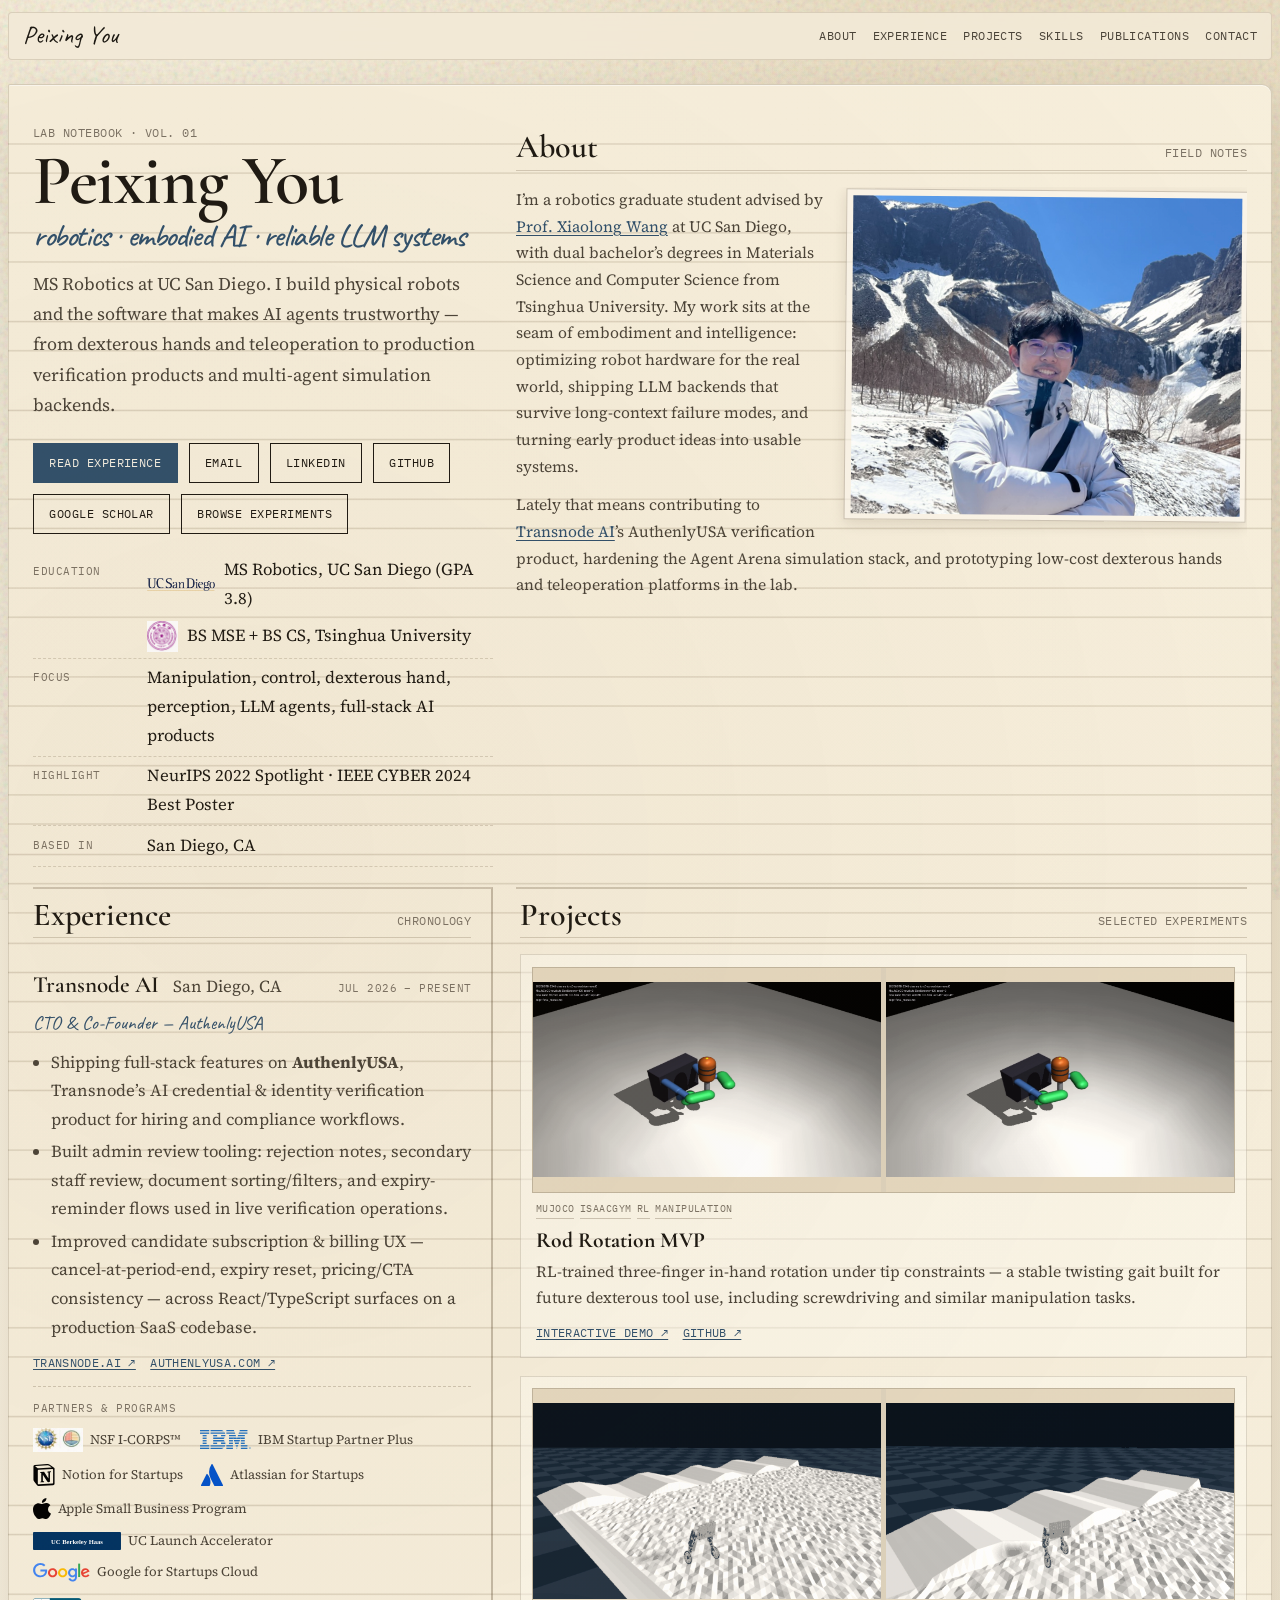
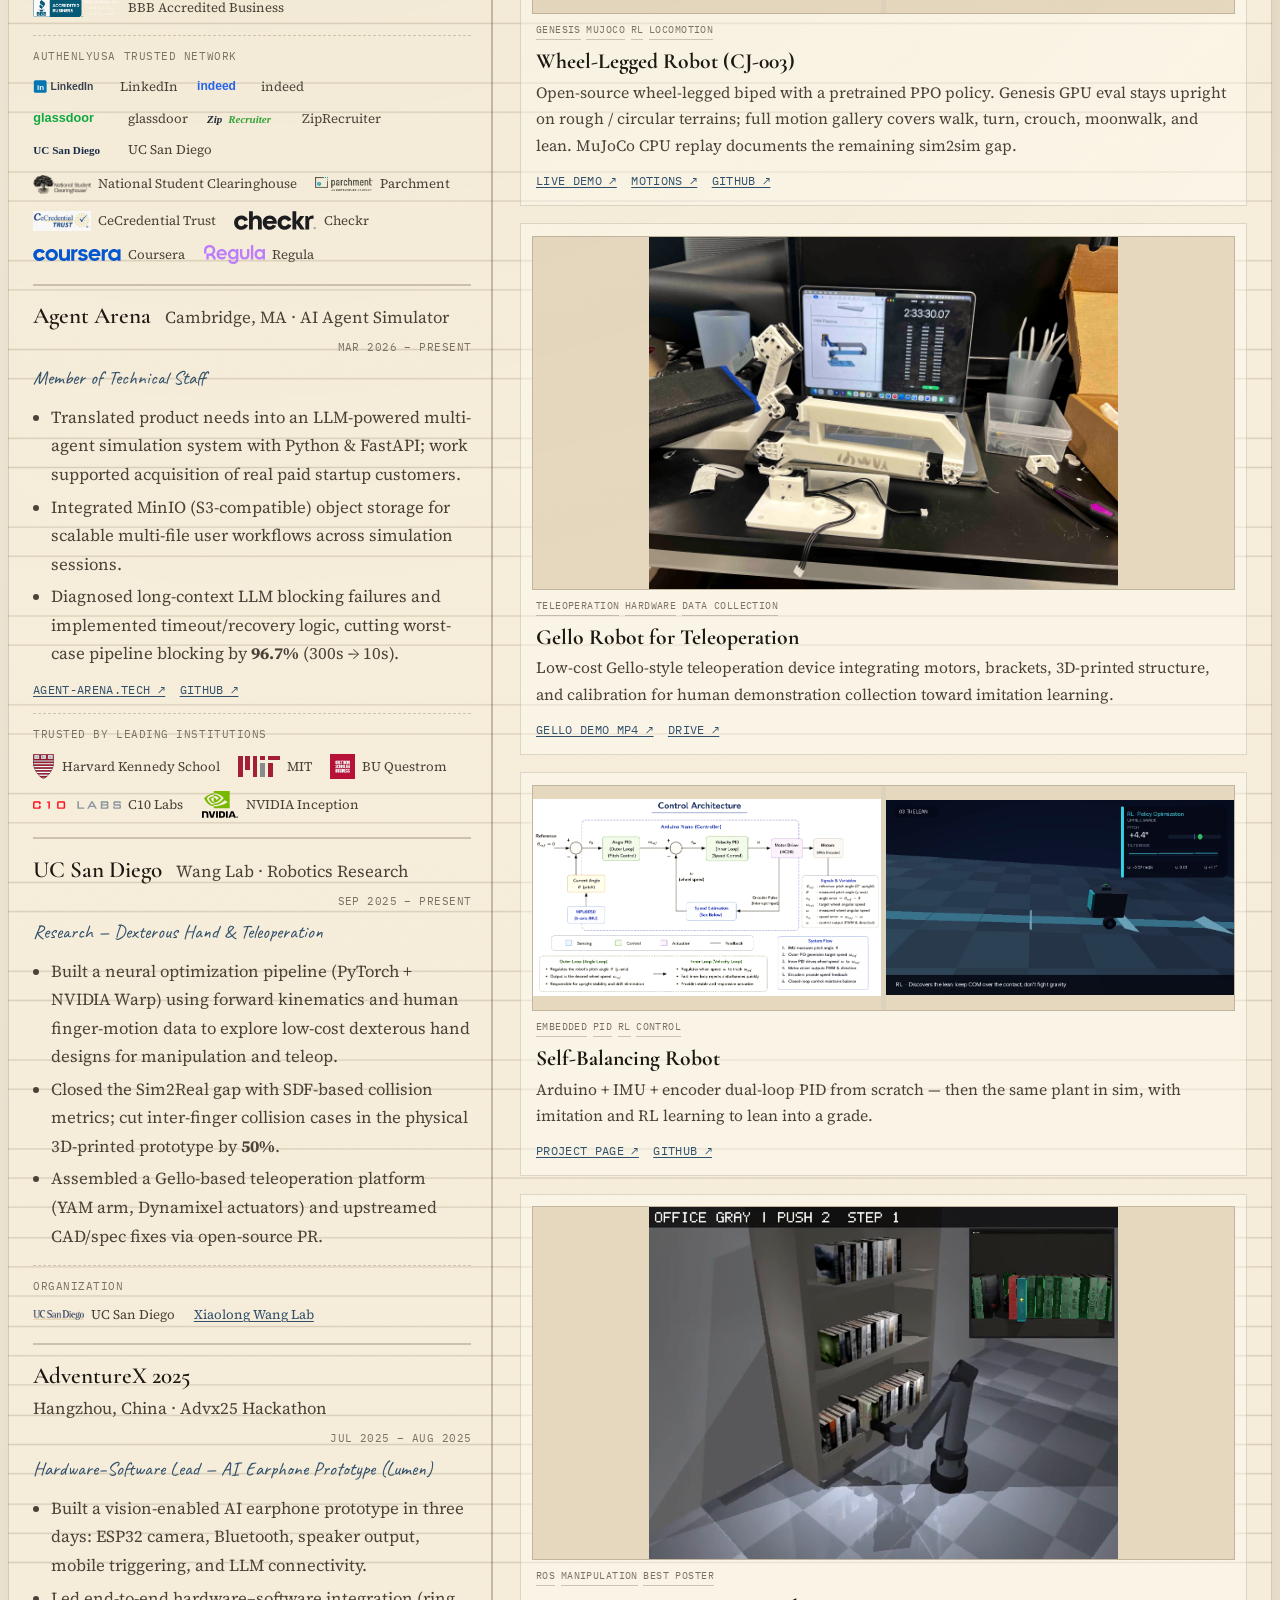
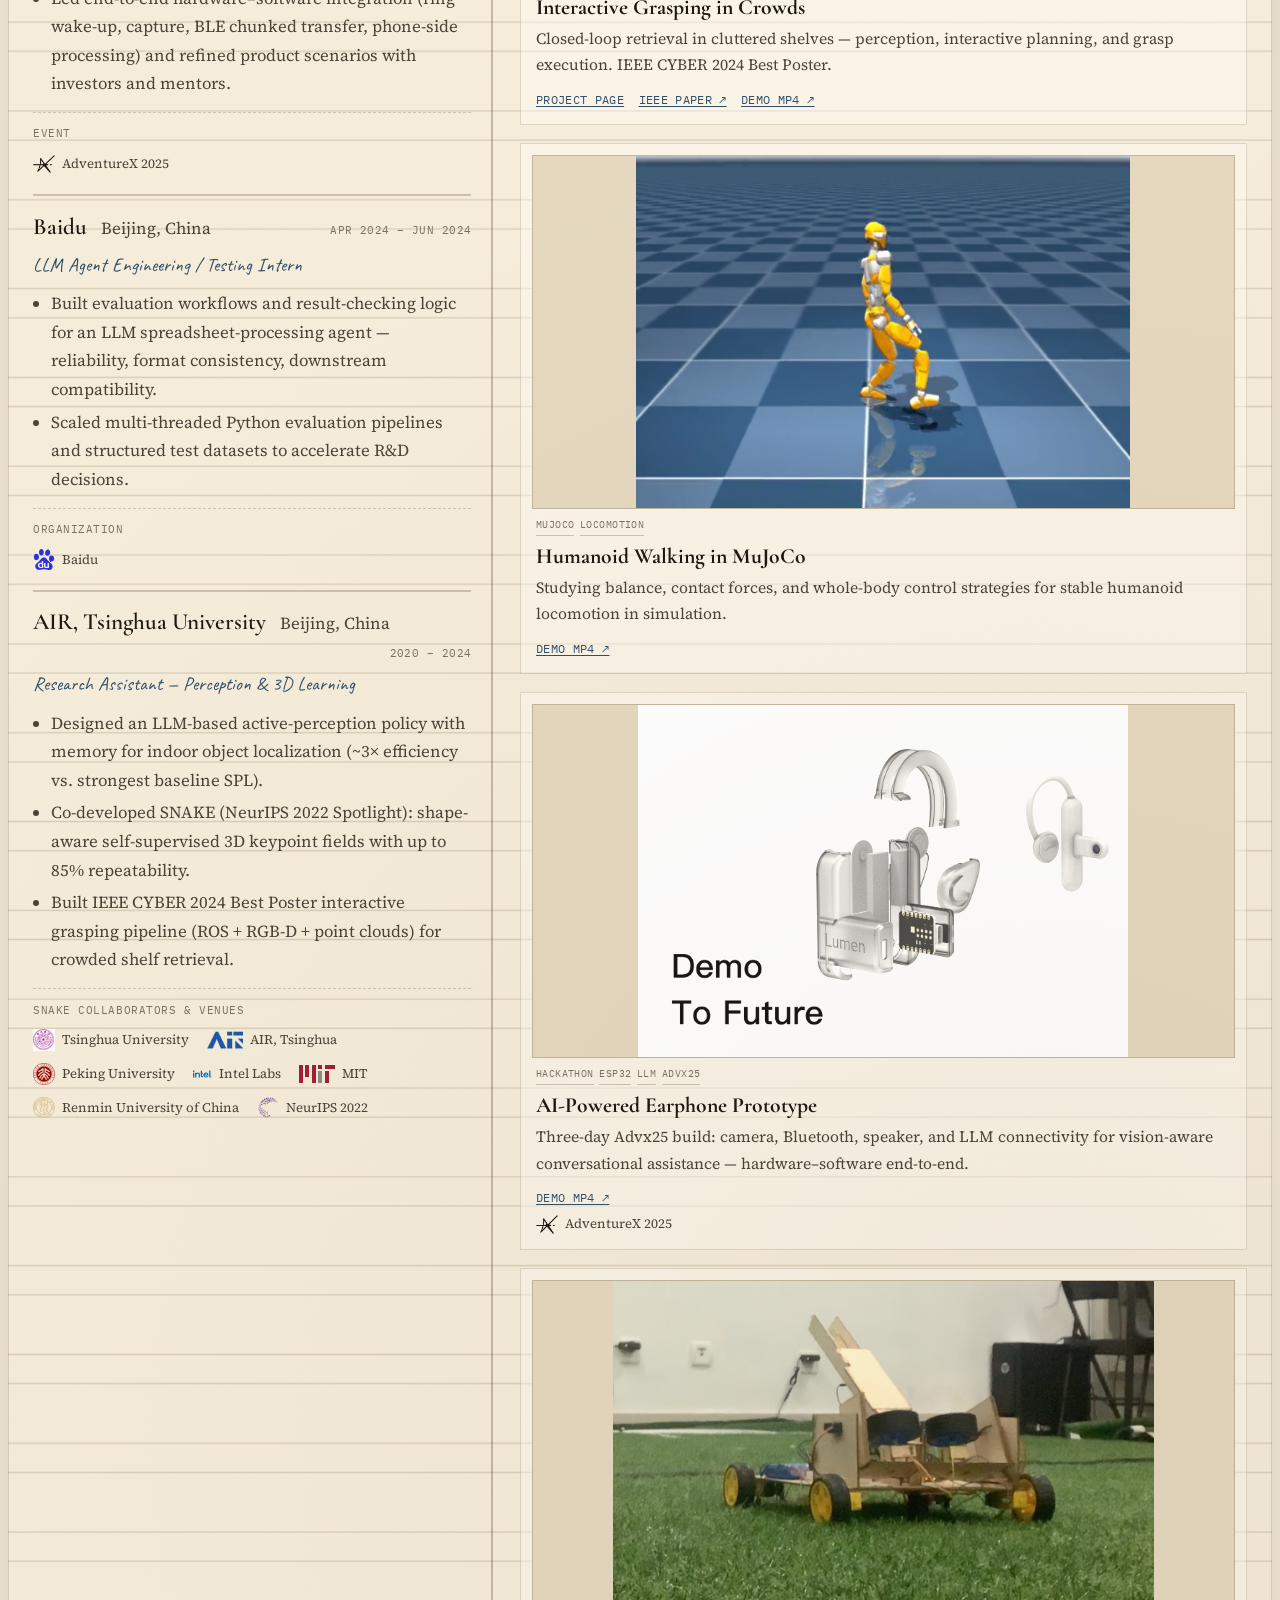
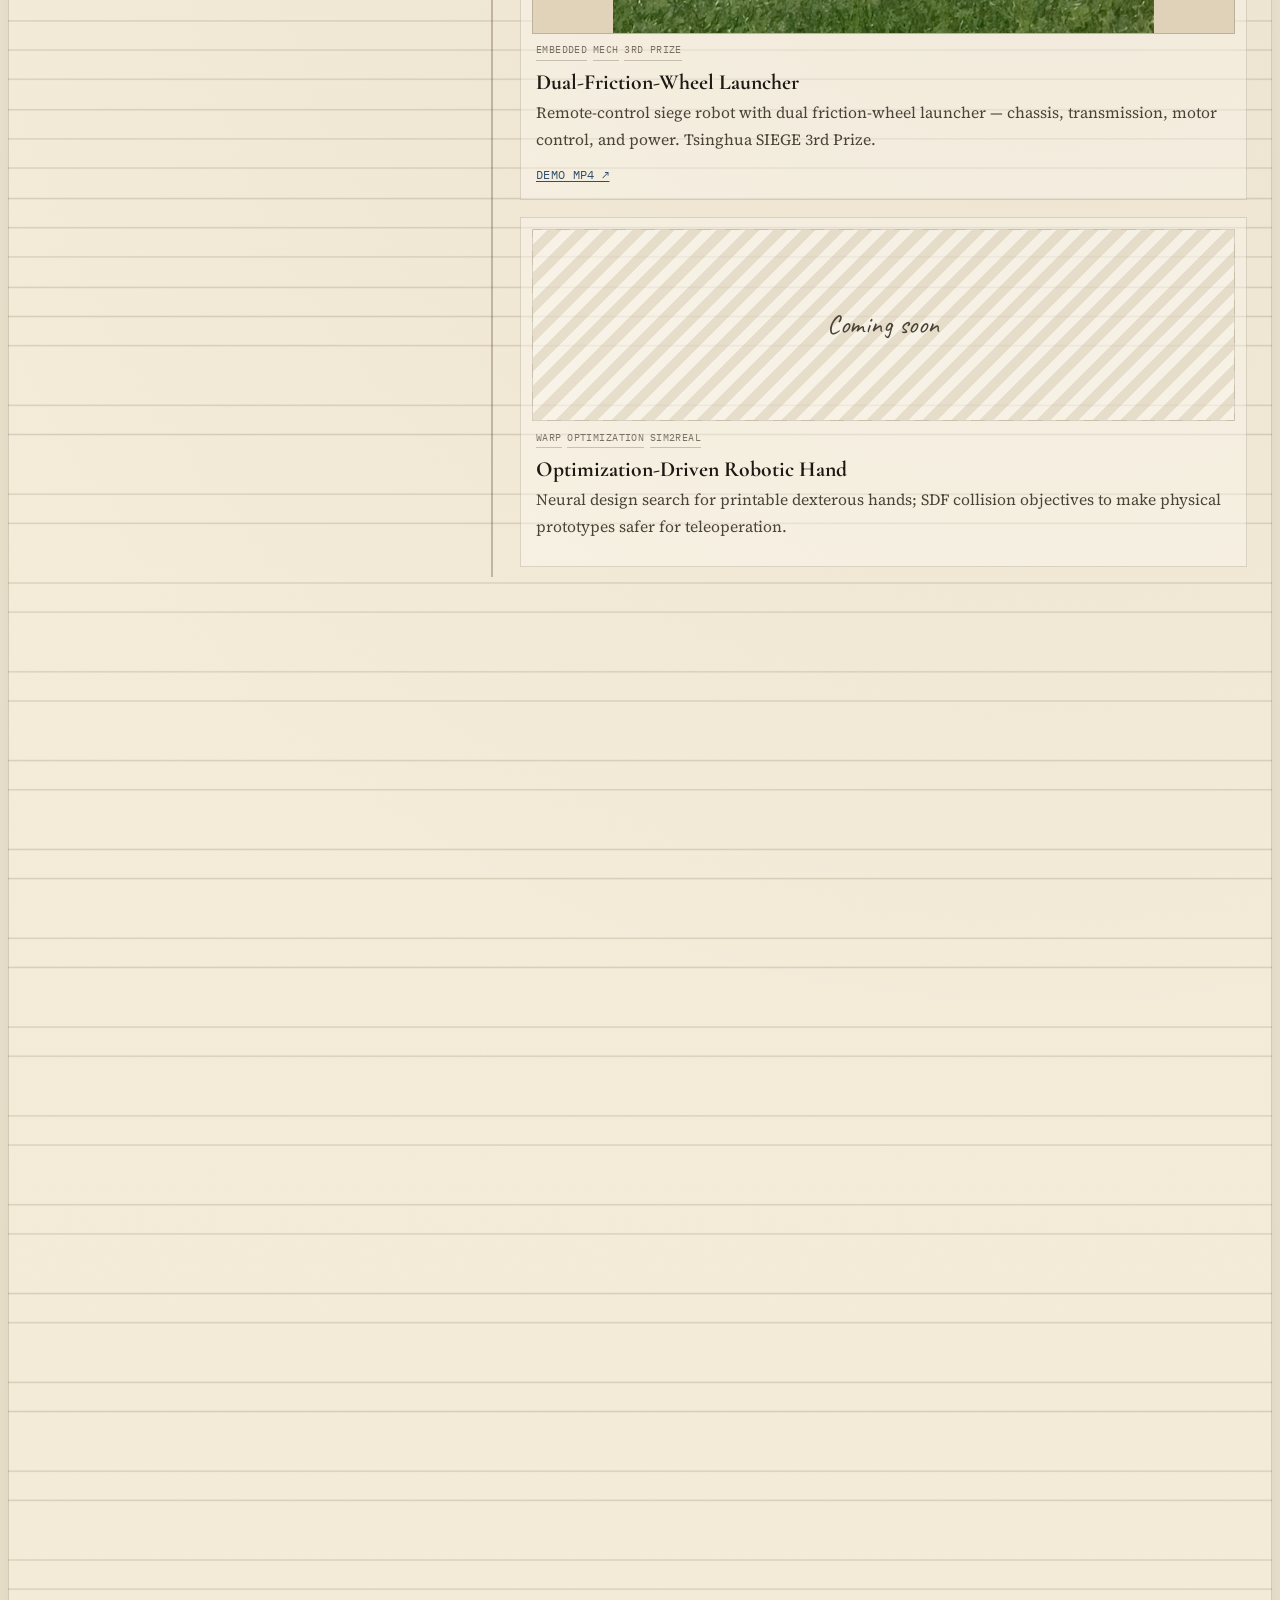
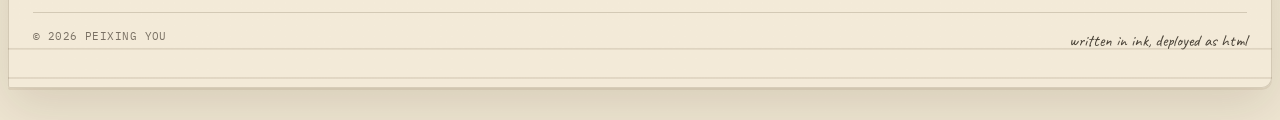
==== commit dd6858fe: "Link the self-balancing robot page and loop the RL-on-grade teaser. The featured card now opens the " ====
--- a/index.html
+++ b/index.html
@@ -442,16 +442,17 @@
           <article class="project featured">
             <div class="project-media project-media-pair">
               <img src="assets/projects/self-balancing-pipeline.png" alt="Self-balancing robot cascaded PID control architecture" loading="lazy" />
-              <video autoplay muted loop playsinline preload="auto" poster="assets/projects/self-balancing.png">
-                <source src="assets/projects/self-balancing-demo.mp4" type="video/mp4" />
-              </video>
-            </div>
-            <div class="project-body">
-              <div class="tags"><span class="tag">Embedded</span><span class="tag">PID</span><span class="tag">Control</span></div>
+              <video autoplay muted loop playsinline preload="auto" poster="assets/projects/self-balancing-sim.jpg" aria-label="RL policy leaning into a grade in the self-balancing robot sim">
+                <source src="assets/projects/self-balancing-sim-teaser.mp4" type="video/mp4" />
+              </video>
+            </div>
+            <div class="project-body">
+              <div class="tags"><span class="tag">Embedded</span><span class="tag">PID</span><span class="tag">RL</span><span class="tag">Control</span></div>
               <h3>Self-Balancing Robot</h3>
-              <p>Arduino + IMU + encoder dual-loop PID balancing from scratch — ISR-driven sensing and motor control with fixed-time vs fixed-pulse velocity estimation.</p>
-              <div class="links">
-                <a href="assets/projects/self-balancing-demo.mp4" target="_blank" rel="noopener">Demo MP4 ↗</a>
+              <p>Arduino + IMU + encoder dual-loop PID from scratch — then the same plant in sim, with imitation and RL learning to lean into a grade.</p>
+              <div class="links">
+                <a href="https://ypx19.github.io/self-balancing-robot/" target="_blank" rel="noopener">Project page ↗</a>
+                <a href="https://github.com/ypx19/self-balancing-robot" target="_blank" rel="noopener">GitHub ↗</a>
               </div>
             </div>
           </article>
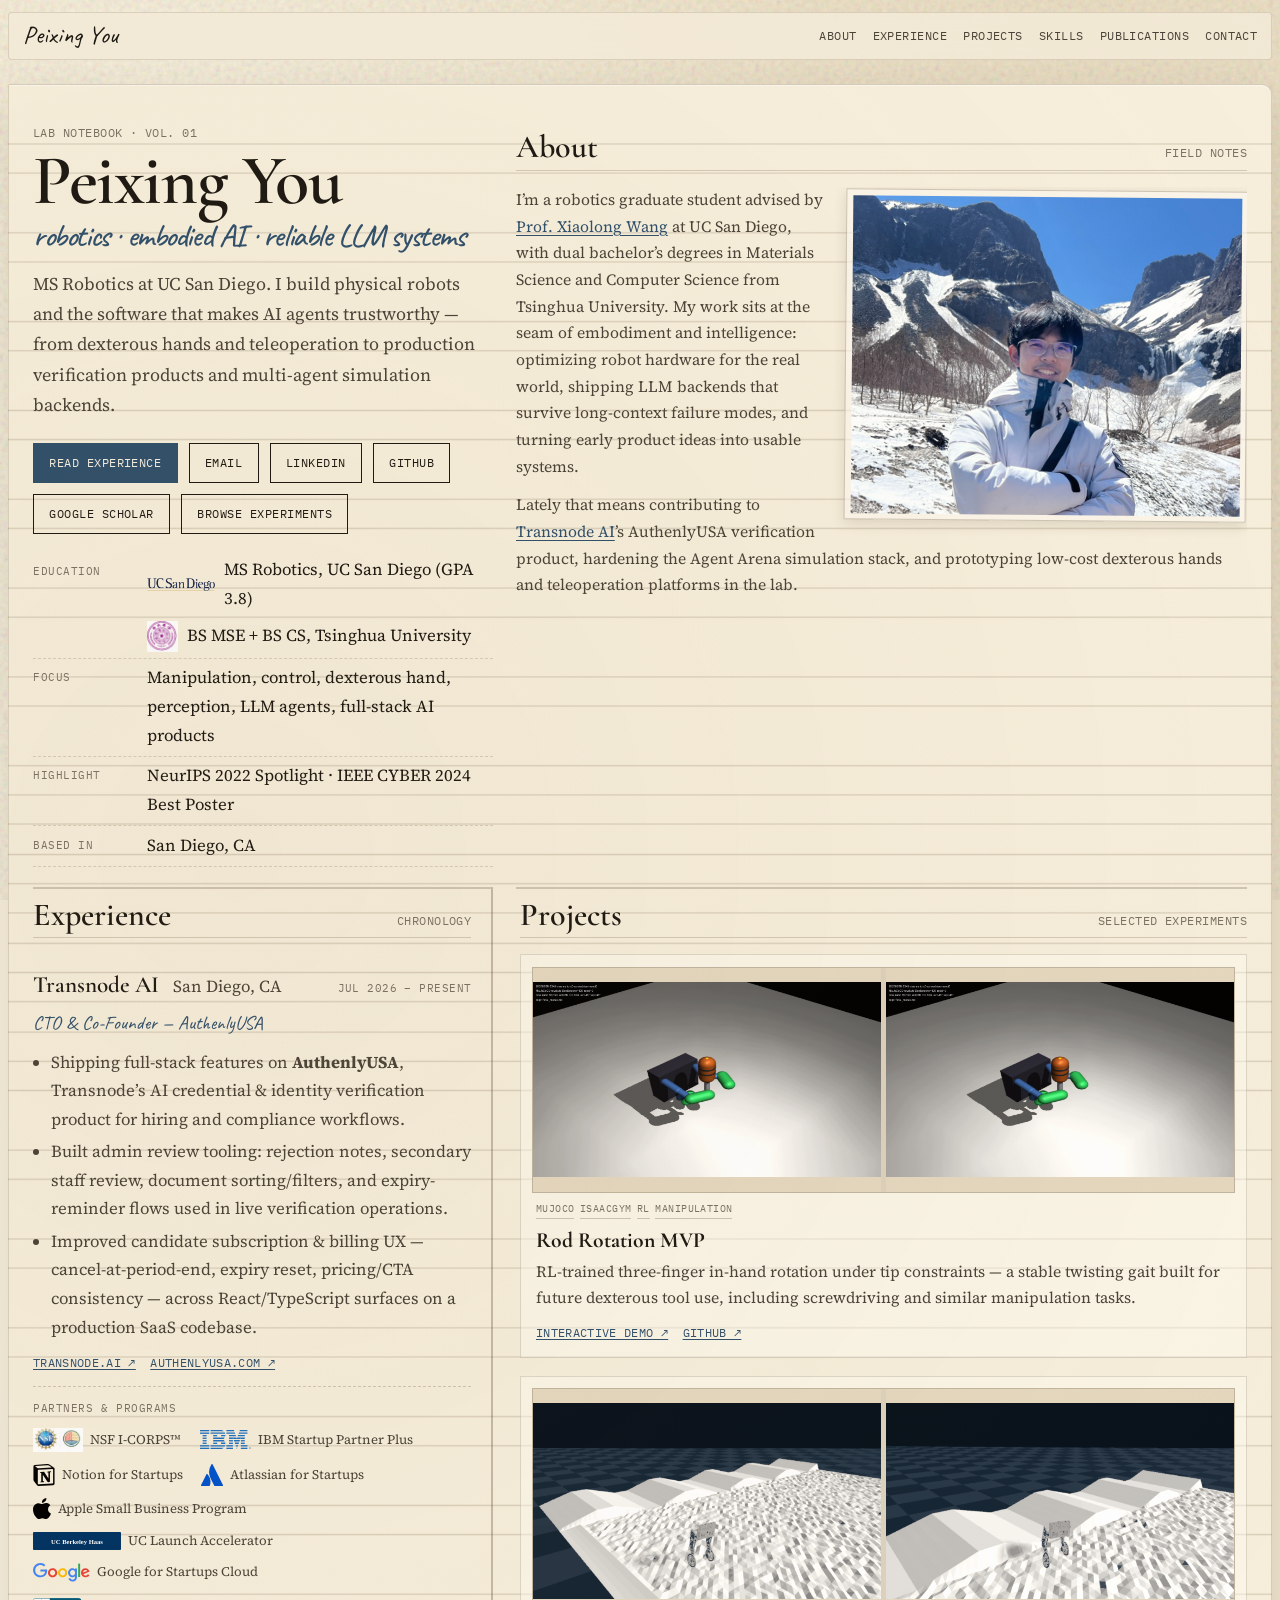
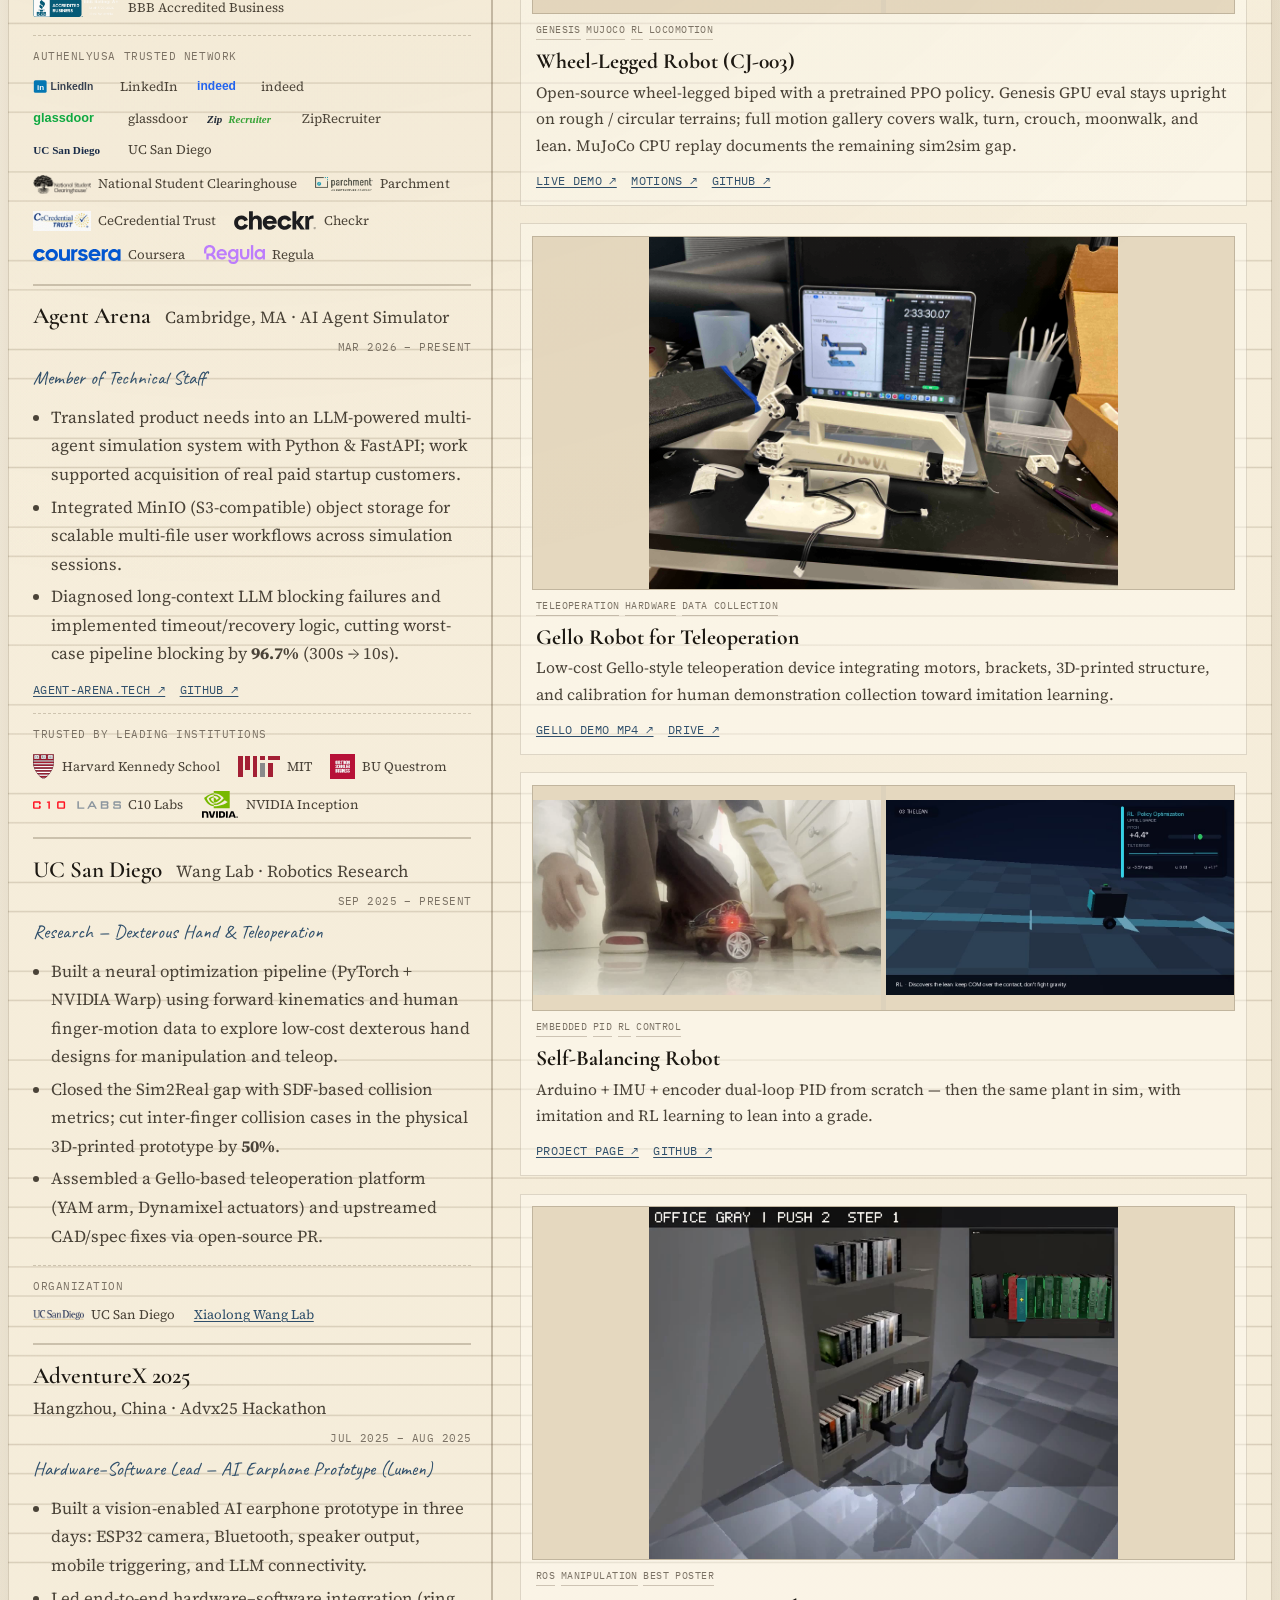
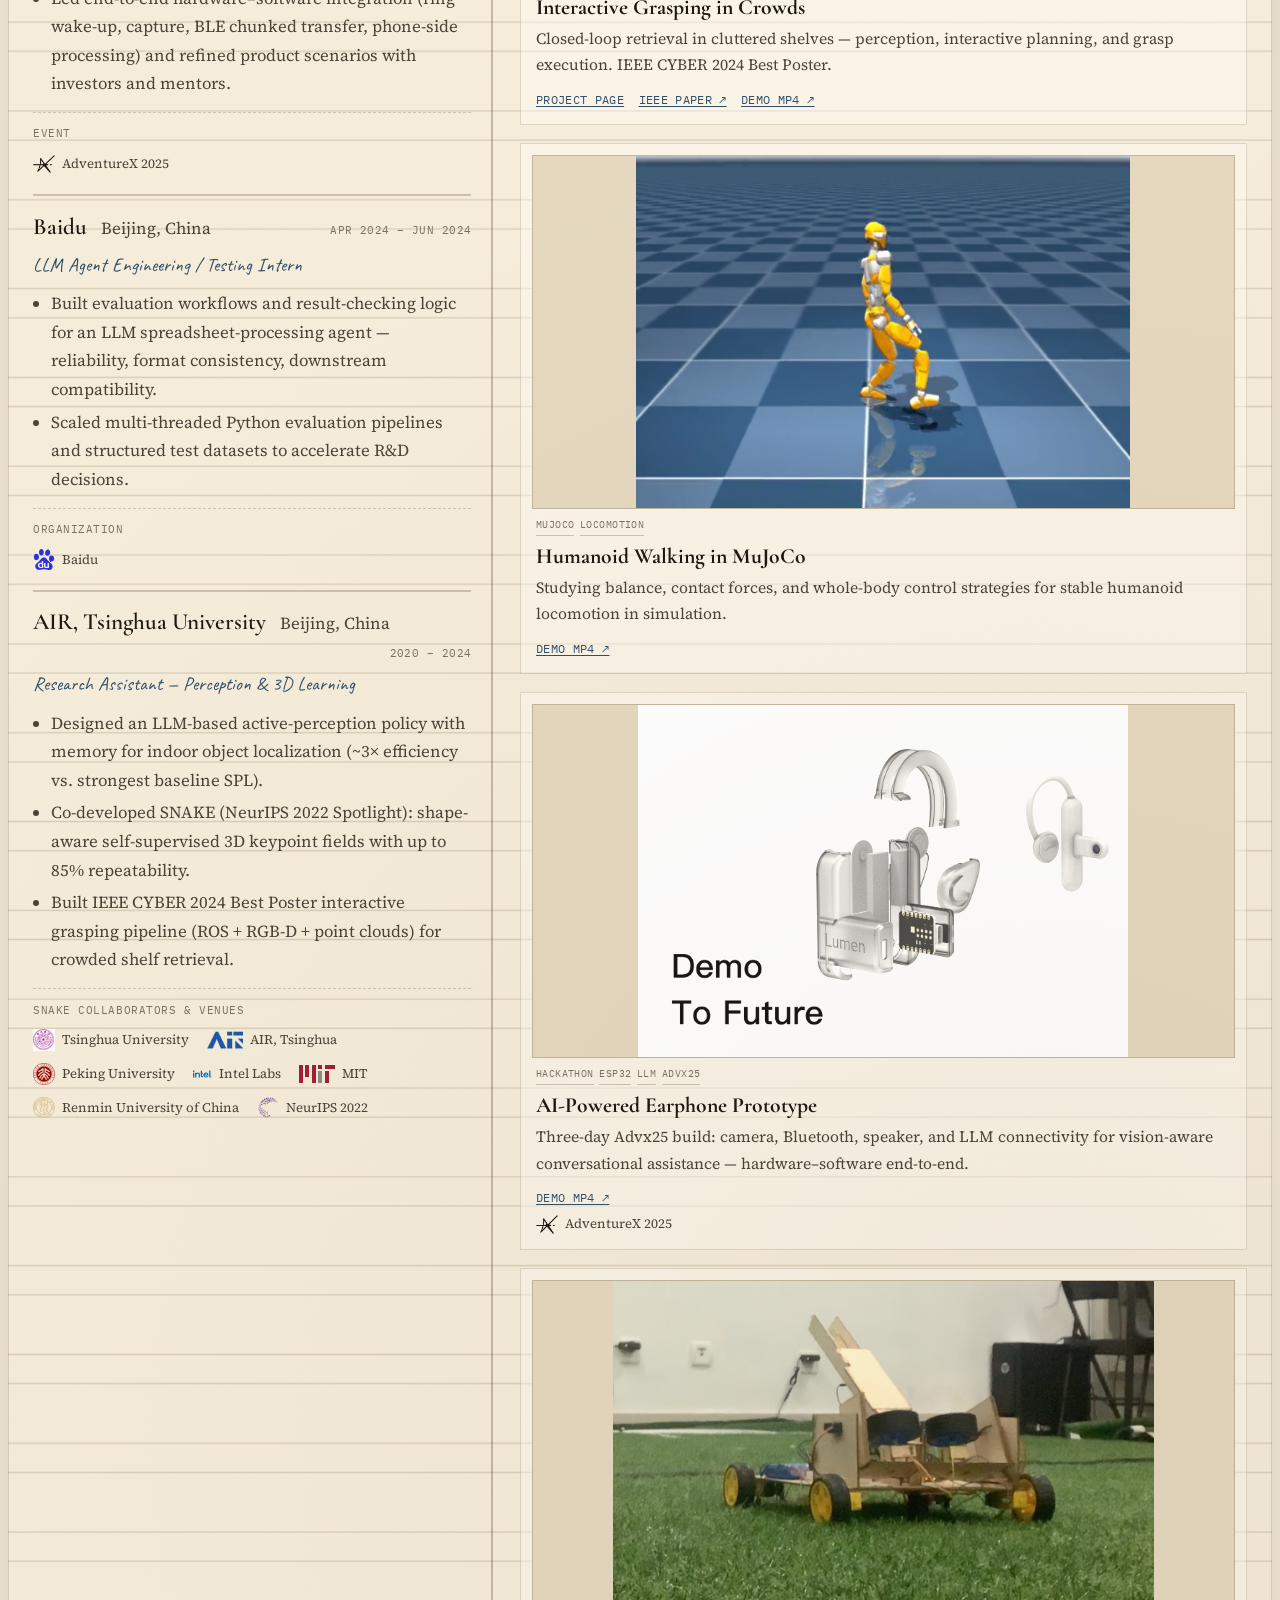
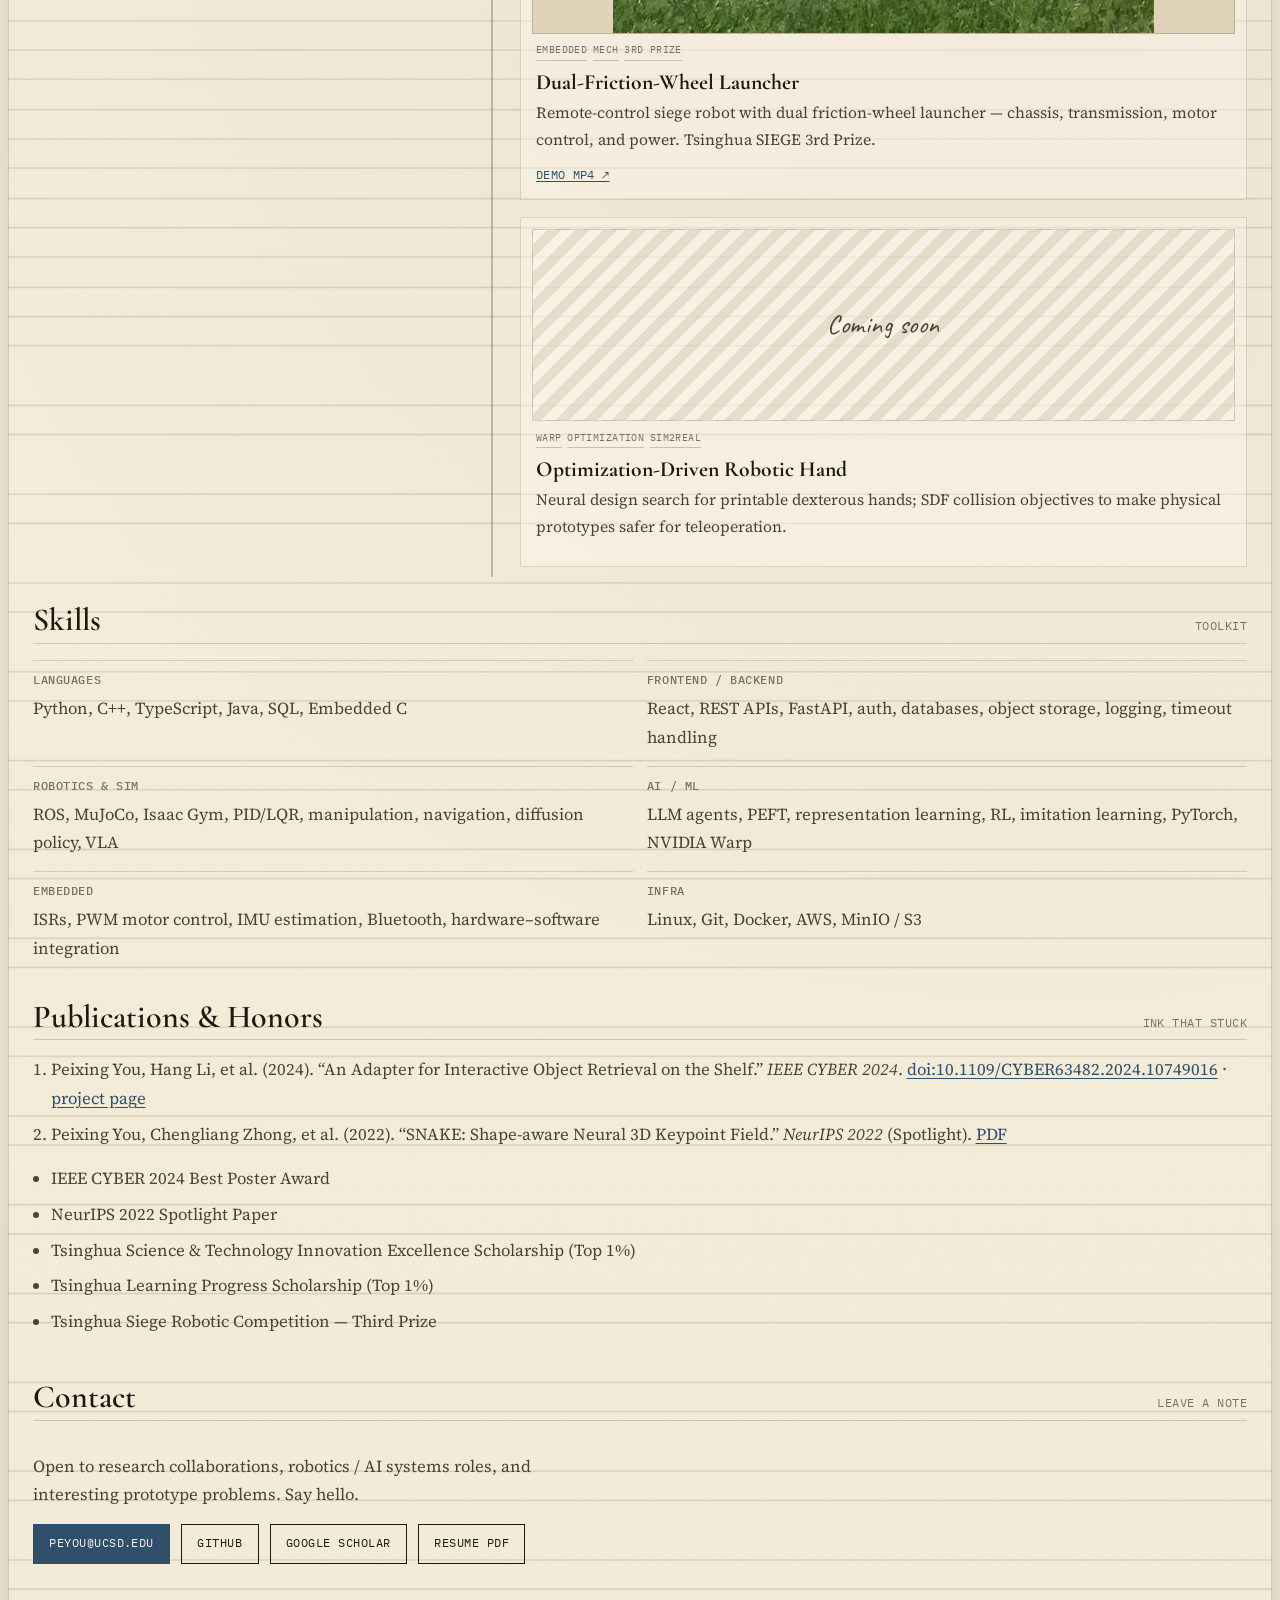
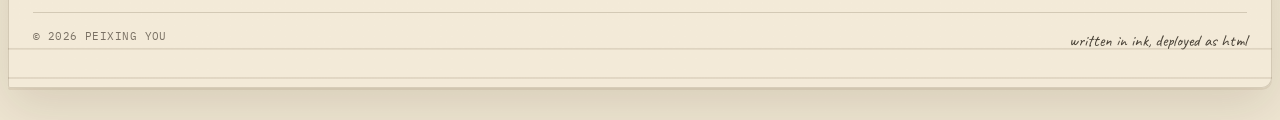
==== commit 75a82c9e: "Add hardware balancing teaser beside the sim loop on the Self-Balancing Robot card. Co-authored-by: " ====
--- a/index.html
+++ b/index.html
@@ -441,7 +441,9 @@
 
           <article class="project featured">
             <div class="project-media project-media-pair">
-              <img src="assets/projects/self-balancing-pipeline.png" alt="Self-balancing robot cascaded PID control architecture" loading="lazy" />
+              <video autoplay muted loop playsinline preload="auto" poster="assets/projects/self-balancing-hw.jpg" aria-label="Hardware self-balancing robot balancing on tile floor">
+                <source src="assets/projects/self-balancing-hw-teaser.mp4" type="video/mp4" />
+              </video>
               <video autoplay muted loop playsinline preload="auto" poster="assets/projects/self-balancing-sim.jpg" aria-label="RL policy leaning into a grade in the self-balancing robot sim">
                 <source src="assets/projects/self-balancing-sim-teaser.mp4" type="video/mp4" />
               </video>
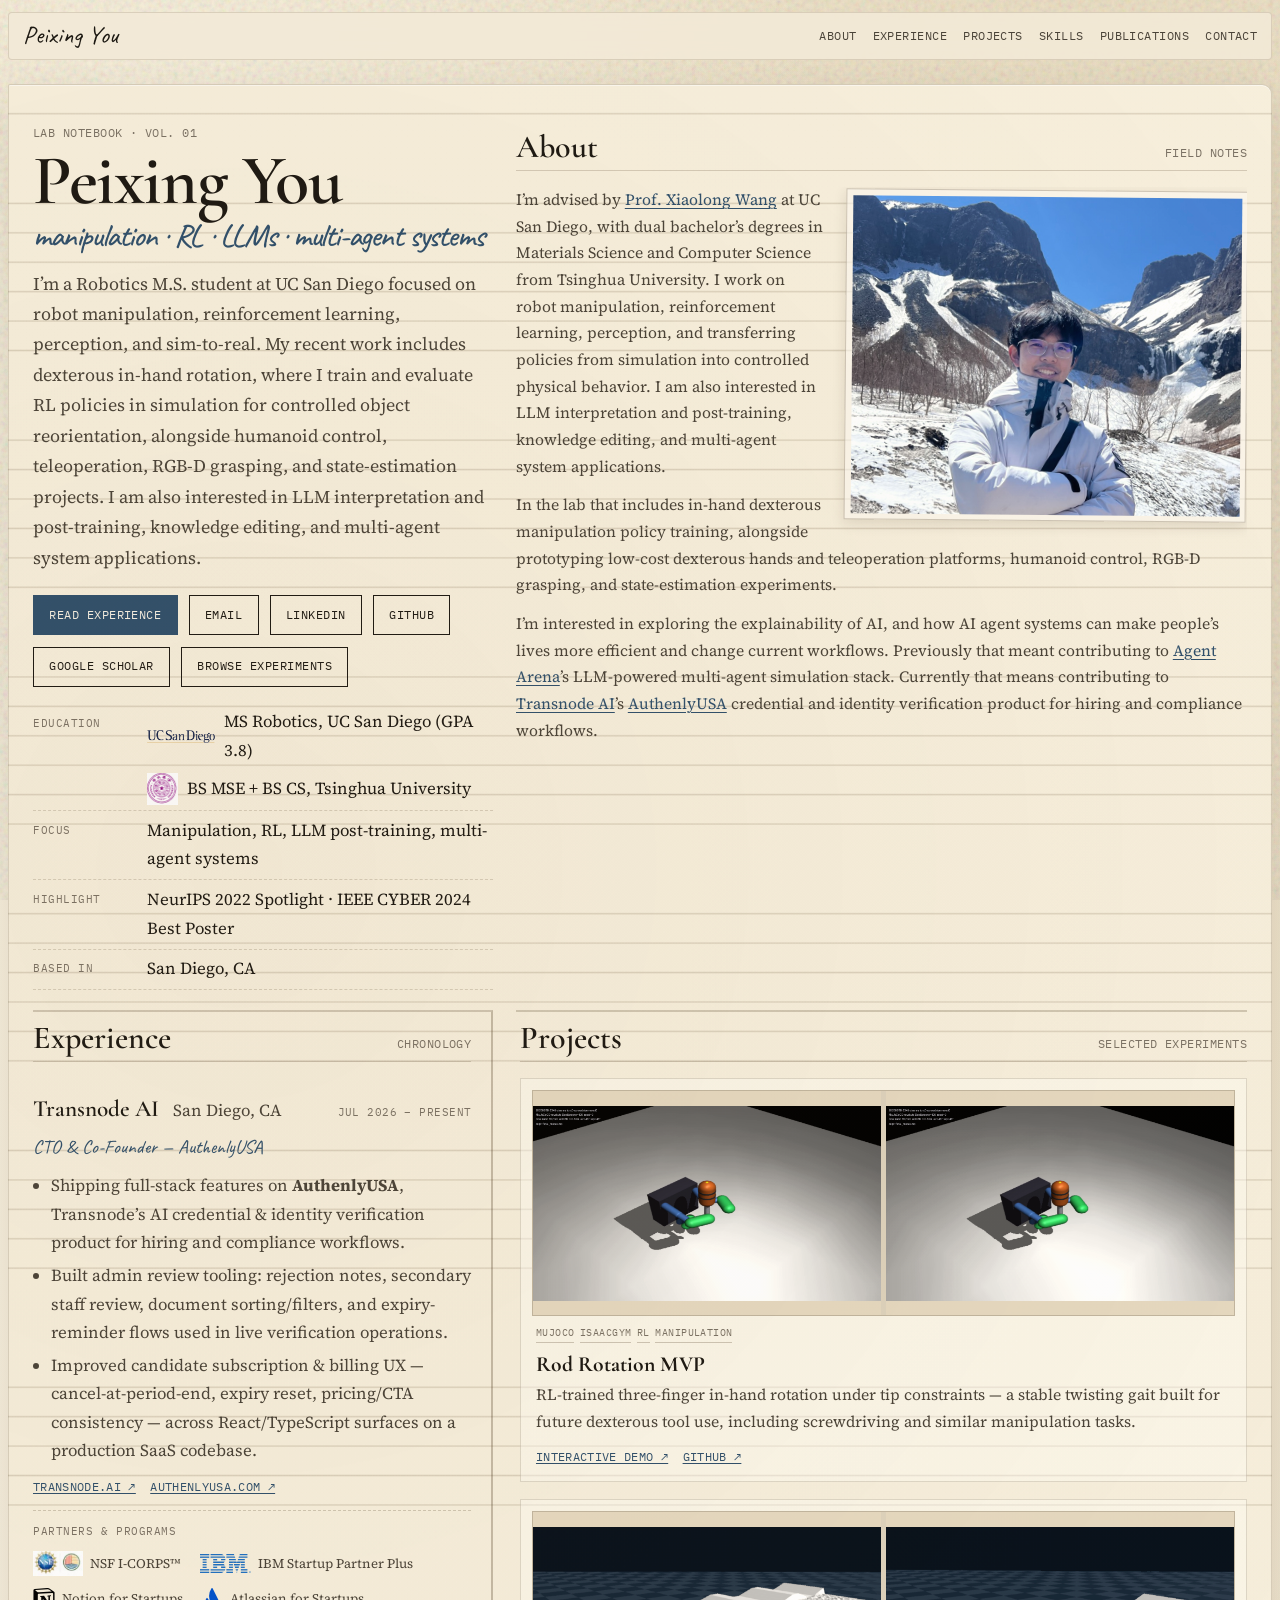
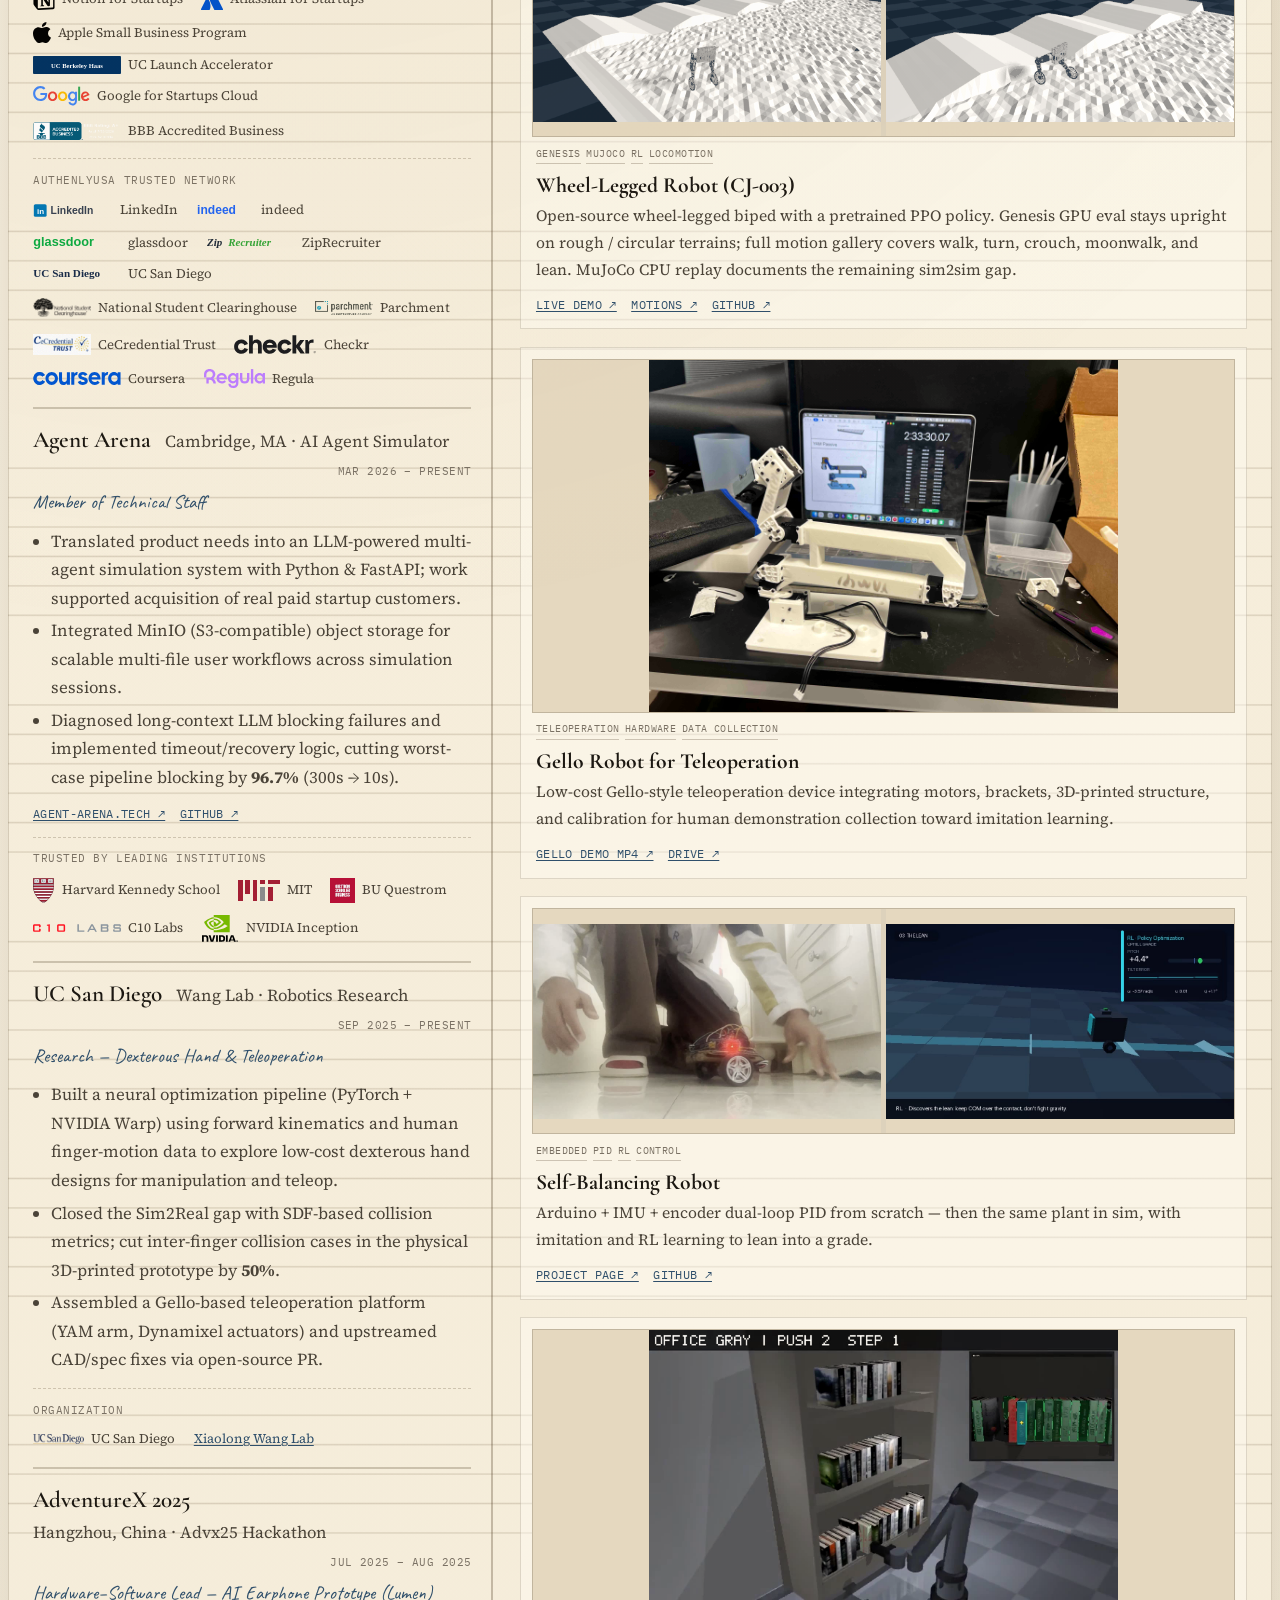
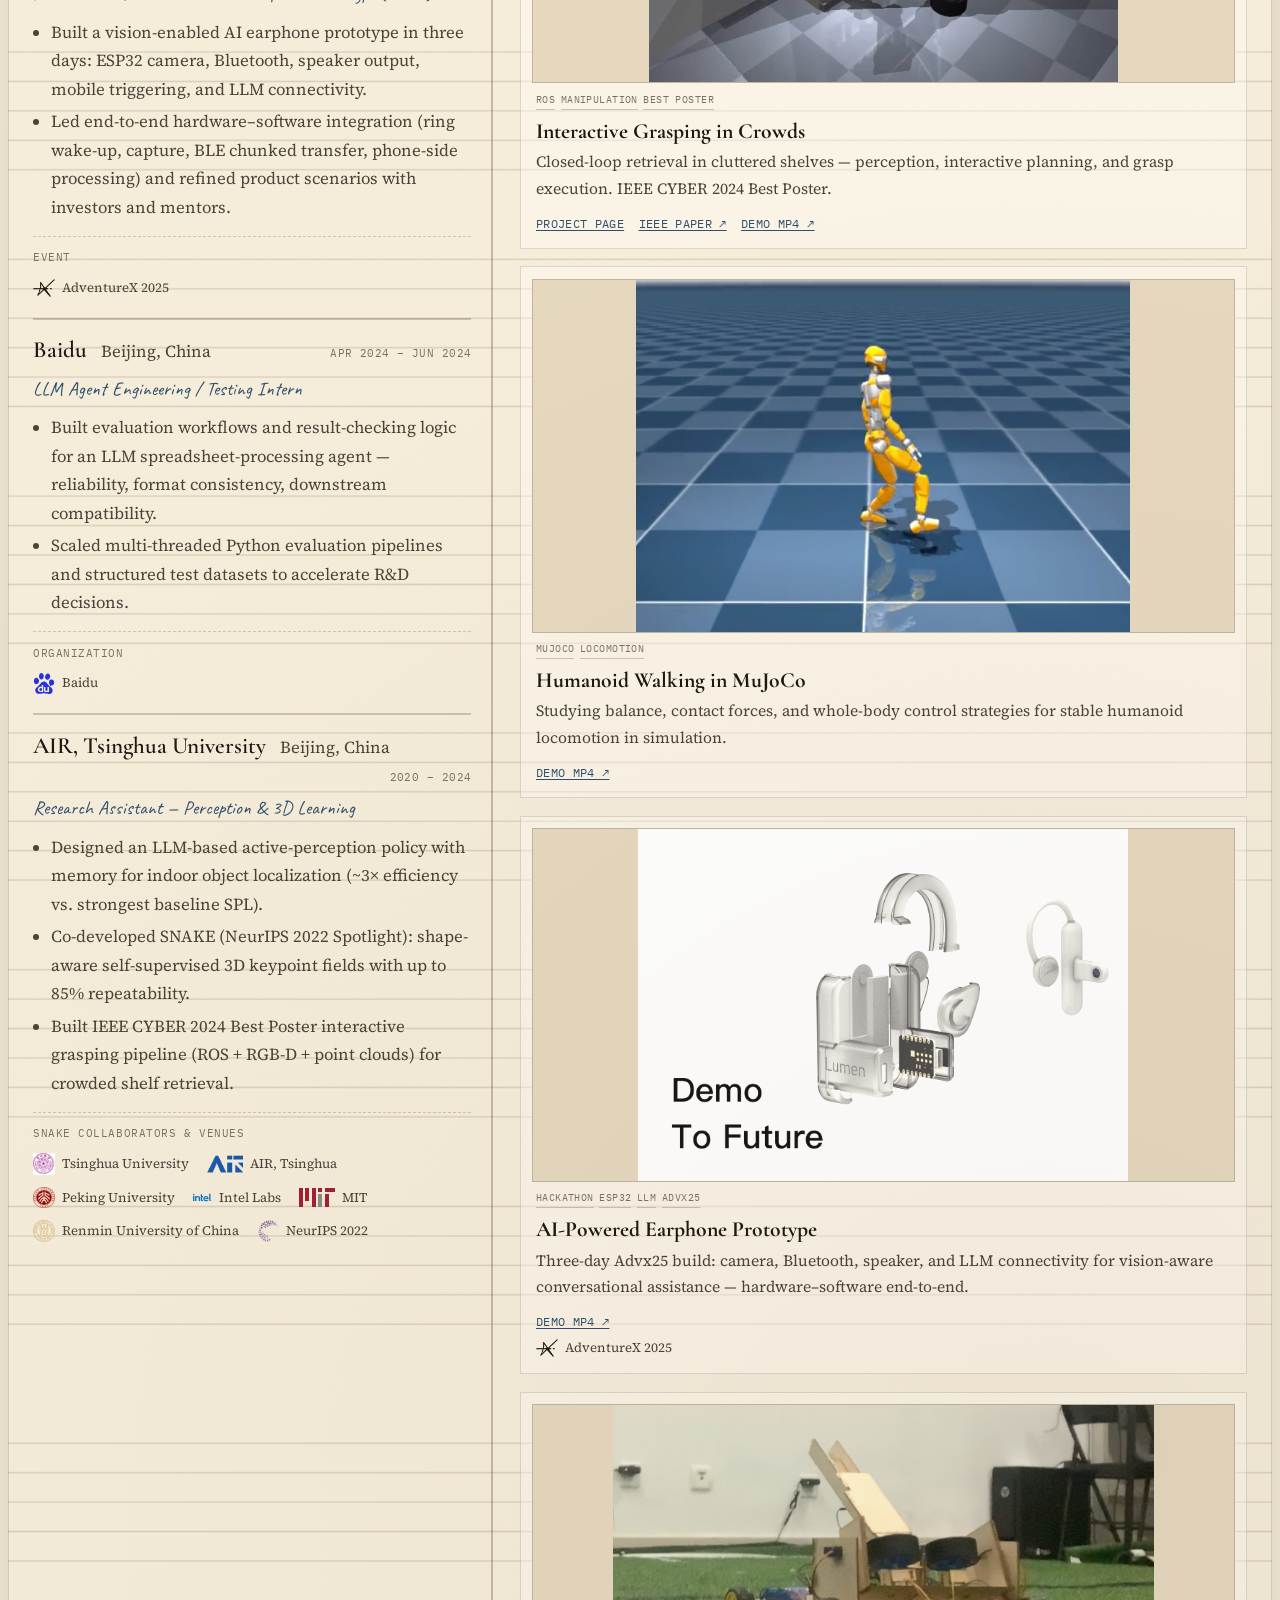
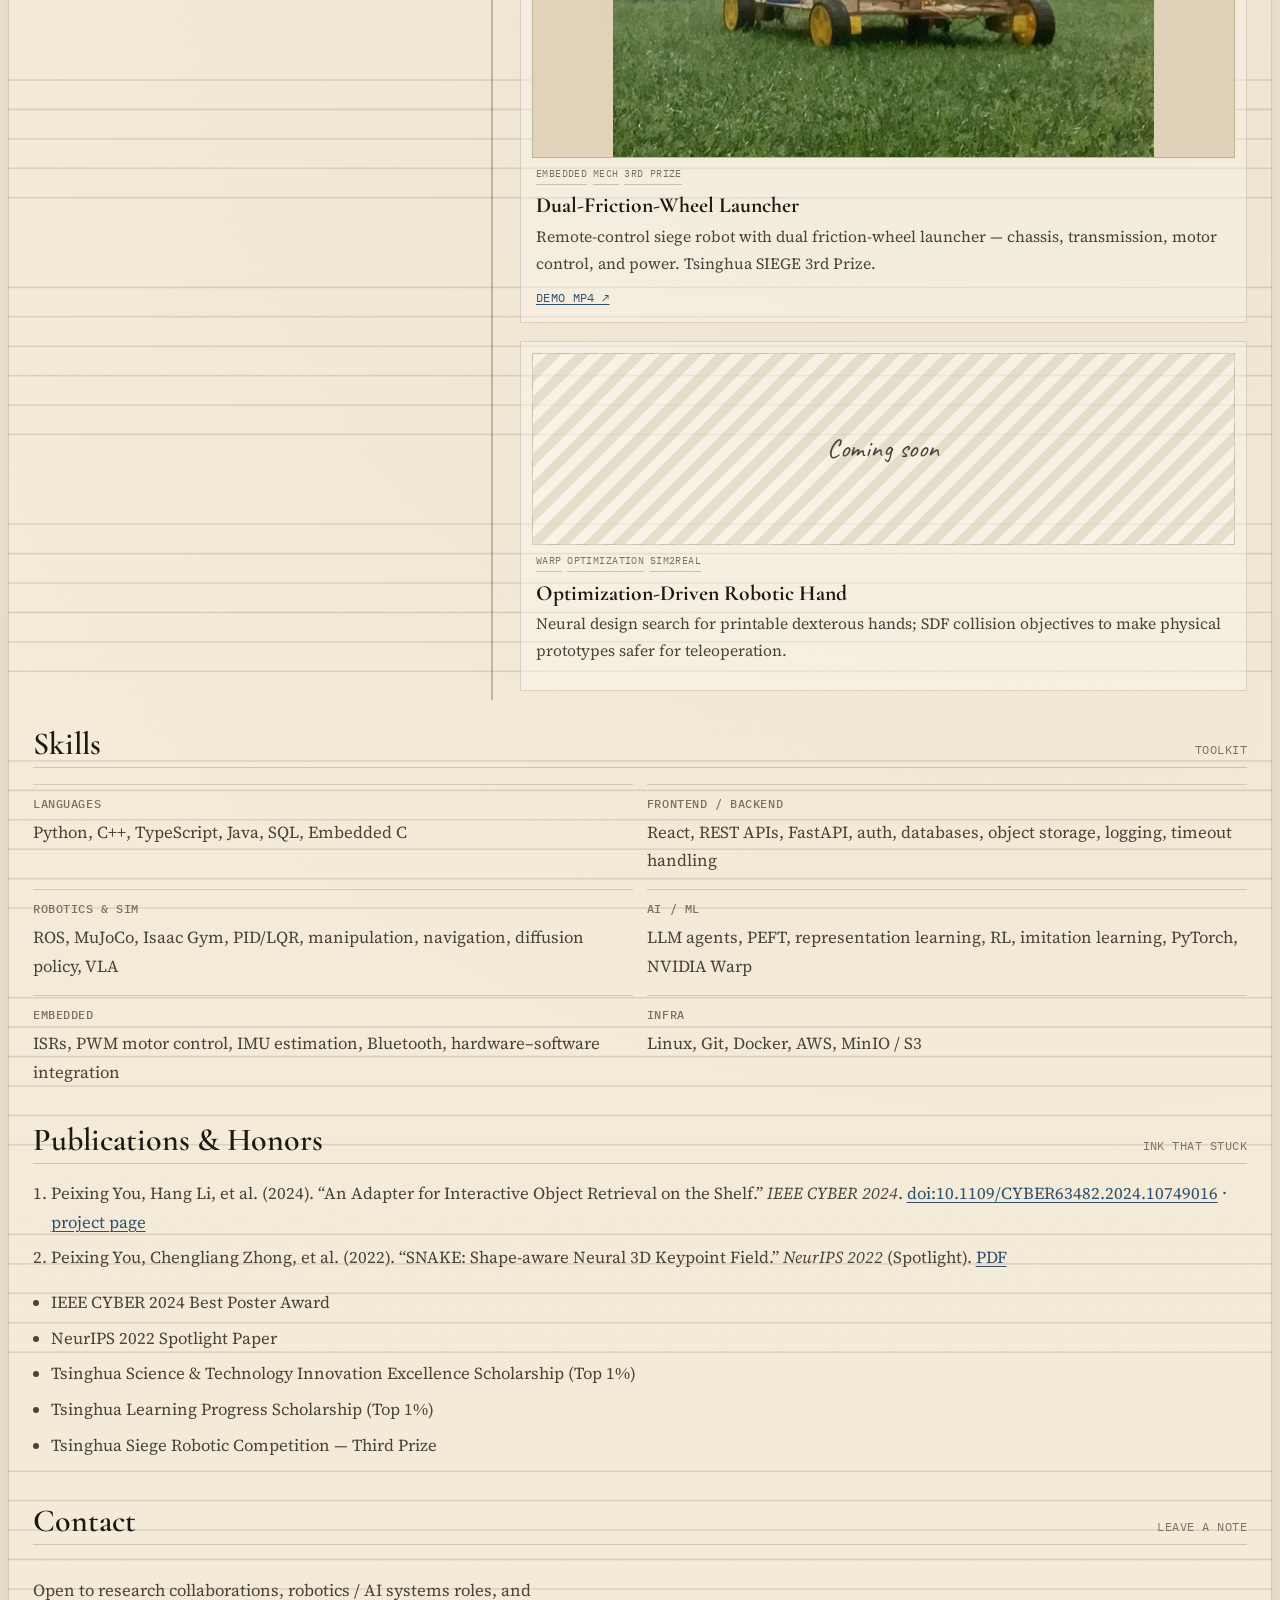
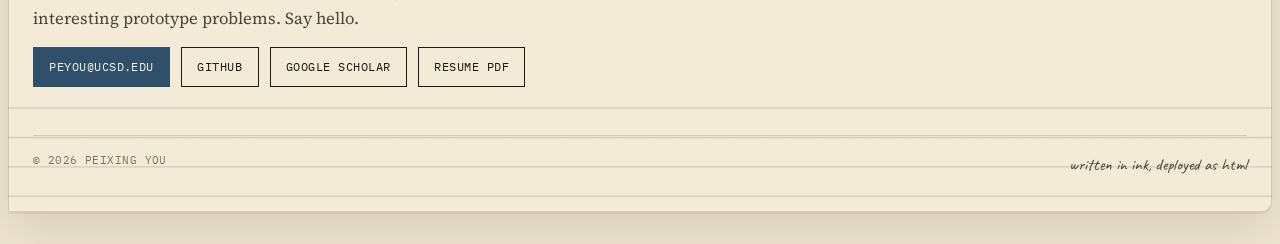
==== commit 34d14bd5: "Rewrite the homepage bio around robotics research and LLM/agent interests. Co-authored-by: Cursor <c" ====
--- a/index.html
+++ b/index.html
@@ -3,8 +3,8 @@
 <head>
   <meta charset="utf-8" />
   <meta name="viewport" content="width=device-width, initial-scale=1" />
-  <title>Peixing You — Robotics &amp; AI Systems</title>
-  <meta name="description" content="Personal homepage of Peixing You — MS Robotics at UC San Diego. Robotics research, LLM systems, and full-stack AI products." />
+  <title>Peixing You — Robotics &amp; AI</title>
+  <meta name="description" content="Personal homepage of Peixing You — Robotics M.S. at UC San Diego. Robot manipulation, RL, sim-to-real, LLM interpretation and post-training, and multi-agent systems." />
   <meta name="author" content="Peixing You" />
   <link rel="preconnect" href="https://fonts.googleapis.com" />
   <link rel="preconnect" href="https://fonts.gstatic.com" crossorigin />
@@ -41,11 +41,12 @@
         <p class="meta hero-kicker">Lab notebook · Vol. 01</p>
         <h1>
           Peixing You
-          <span class="hero-title-note">robotics · embodied AI · reliable LLM systems</span>
+          <span class="hero-title-note">manipulation · RL · LLMs · multi-agent systems</span>
         </h1>
         <p class="hero-lead">
-          MS Robotics at UC San Diego. I build physical robots and the software that makes AI agents trustworthy —
-          from dexterous hands and teleoperation to production verification products and multi-agent simulation backends.
+          I’m a Robotics M.S. student at UC San Diego focused on robot manipulation, reinforcement learning, perception, and sim-to-real.
+          My recent work includes dexterous in-hand rotation, where I train and evaluate RL policies in simulation for controlled object reorientation, alongside humanoid control, teleoperation, RGB-D grasping, and state-estimation projects.
+          I am also interested in LLM interpretation and post-training, knowledge editing, and multi-agent system applications.
         </p>
         <div class="cta-row">
           <a class="btn btn-ink" href="#experience">Read experience</a>
@@ -71,7 +72,7 @@
           </li>
           <li>
             <span class="label">Focus</span>
-            <span>Manipulation, control, dexterous hand, perception, LLM agents, full-stack AI products</span>
+            <span>Manipulation, RL, LLM post-training, multi-agent systems</span>
           </li>
           <li>
             <span class="label">Highlight</span>
@@ -94,16 +95,25 @@
             <img src="assets/portrait-web.jpeg" alt="Portrait of Peixing You" width="1100" height="900" />
           </figure>
           <p>
-            I’m a robotics graduate student advised by
+            I’m advised by
             <a href="https://xiaolonw.github.io/" target="_blank" rel="noopener">Prof. Xiaolong Wang</a>
             at UC San Diego, with dual bachelor’s degrees in Materials Science and Computer Science from Tsinghua University.
-            My work sits at the seam of embodiment and intelligence: optimizing robot hardware for the real world, shipping
-            LLM backends that survive long-context failure modes, and turning early product ideas into usable systems.
+            I work on robot manipulation, reinforcement learning, perception, and transferring policies from simulation
+            into controlled physical behavior. I am also interested in LLM interpretation and post-training, knowledge editing,
+            and multi-agent system applications.
           </p>
           <p>
-            Lately that means contributing to <a href="https://www.transnode.ai/" target="_blank" rel="noopener">Transnode AI</a>’s
-            AuthenlyUSA verification product, hardening the Agent Arena simulation stack, and prototyping low-cost dexterous
-            hands and teleoperation platforms in the lab.
+            In the lab that includes in-hand dexterous manipulation policy training, alongside prototyping low-cost dexterous
+            hands and teleoperation platforms, humanoid control, RGB-D grasping, and state-estimation experiments.
+          </p>
+          <p>
+            I’m interested in exploring the explainability of AI, and how AI agent systems can make people’s lives more
+            efficient and change current workflows. Previously that meant contributing to
+            <a href="https://agent-arena.tech/" target="_blank" rel="noopener">Agent Arena</a>’s LLM-powered multi-agent
+            simulation stack. Currently that means contributing to
+            <a href="https://www.transnode.ai/" target="_blank" rel="noopener">Transnode AI</a>’s
+            <a href="https://authenlyusa.com/" target="_blank" rel="noopener">AuthenlyUSA</a> credential and identity
+            verification product for hiring and compliance workflows.
           </p>
         </div>
       </section>
--- a/styles.css
+++ b/styles.css
@@ -255,7 +255,7 @@
 }
 
 .hero-lead {
-  max-width: 38rem;
+  max-width: 42rem;
   margin: 1.1rem 0 1.4rem;
   color: var(--ink-soft);
   font-size: 1.12rem;
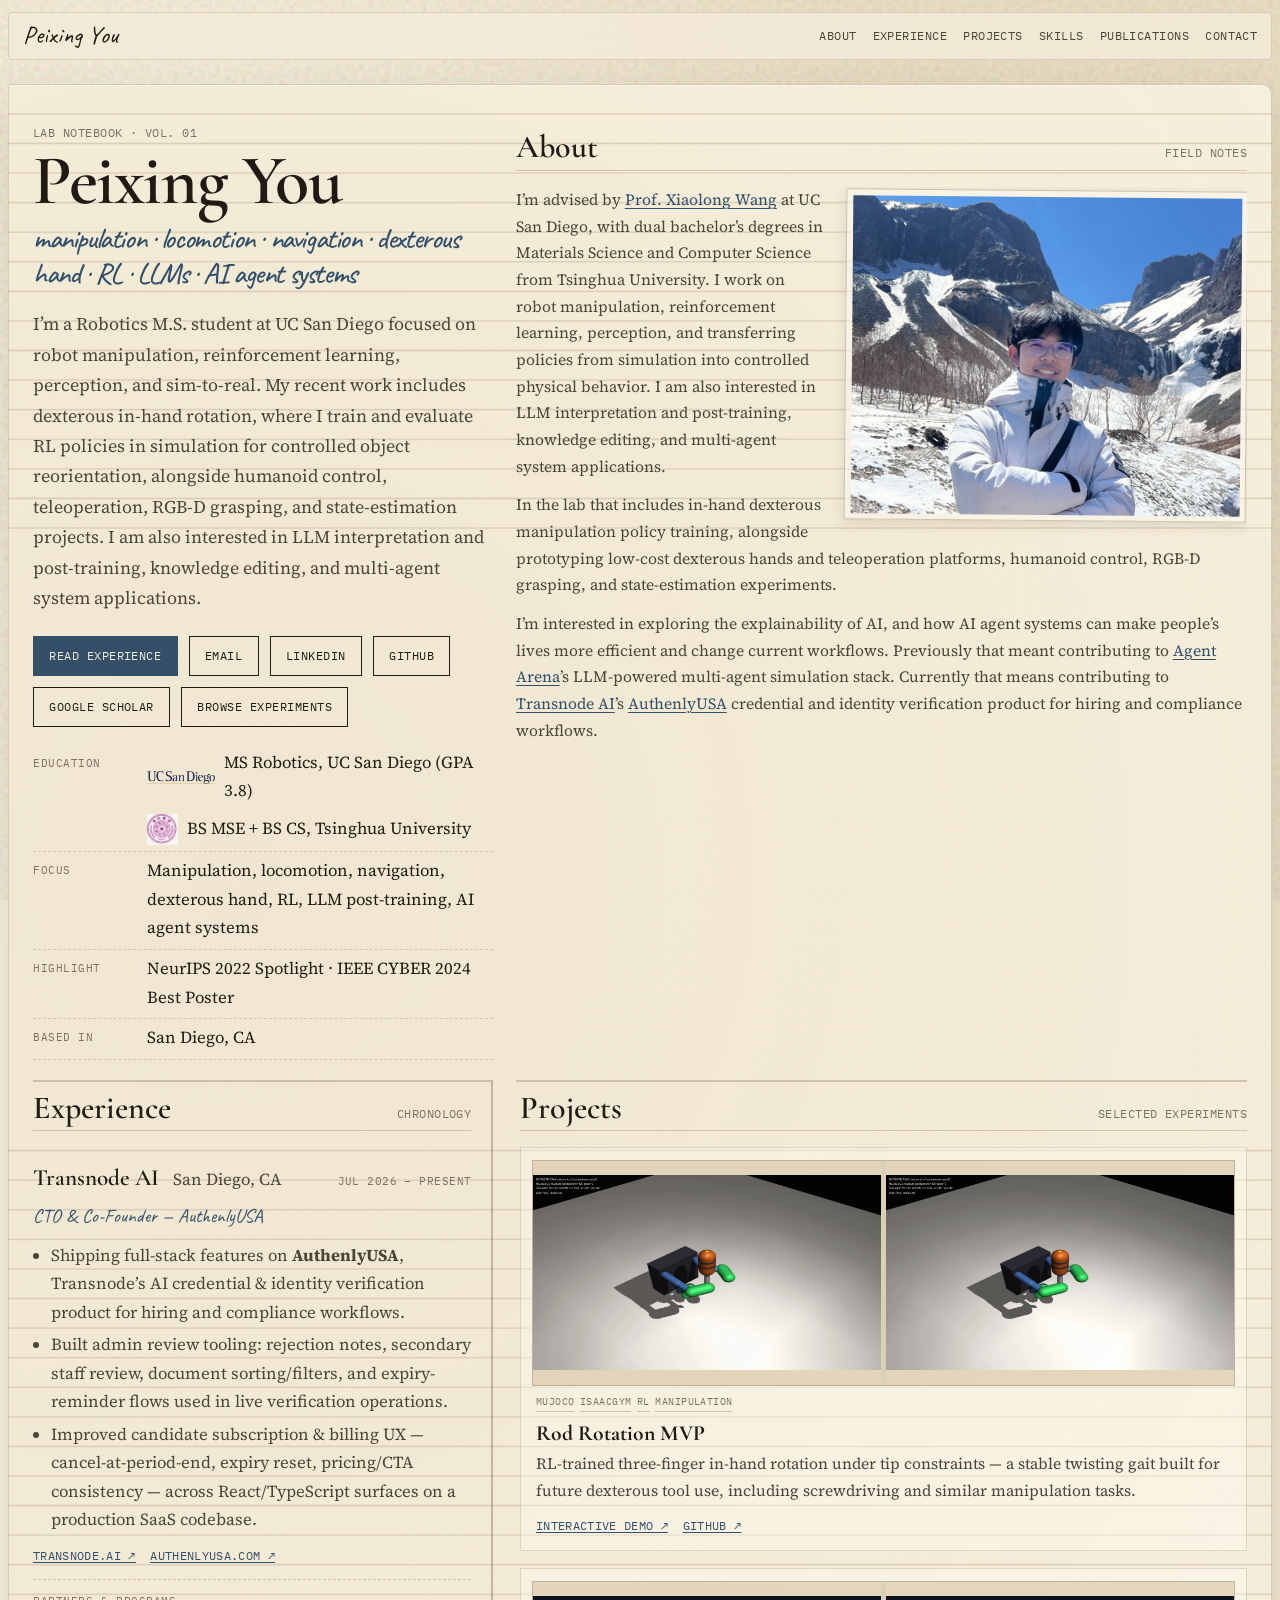
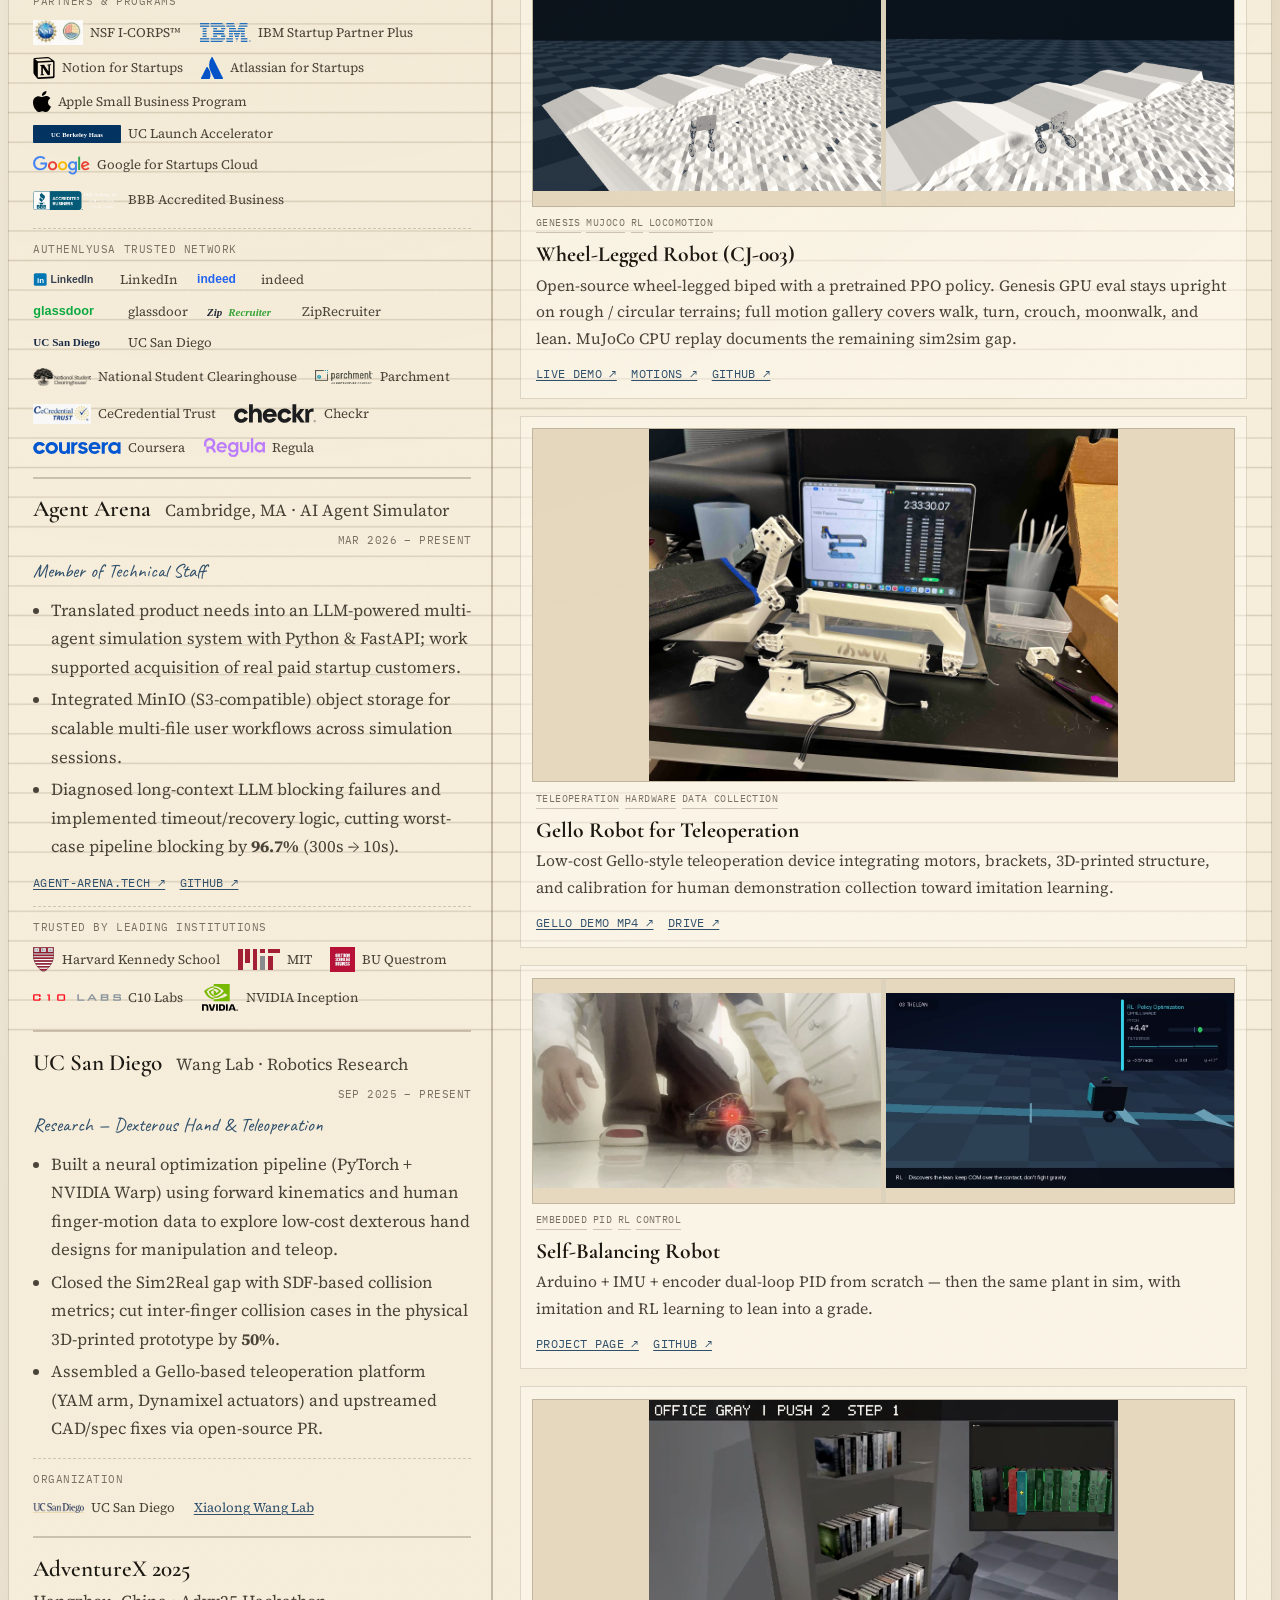
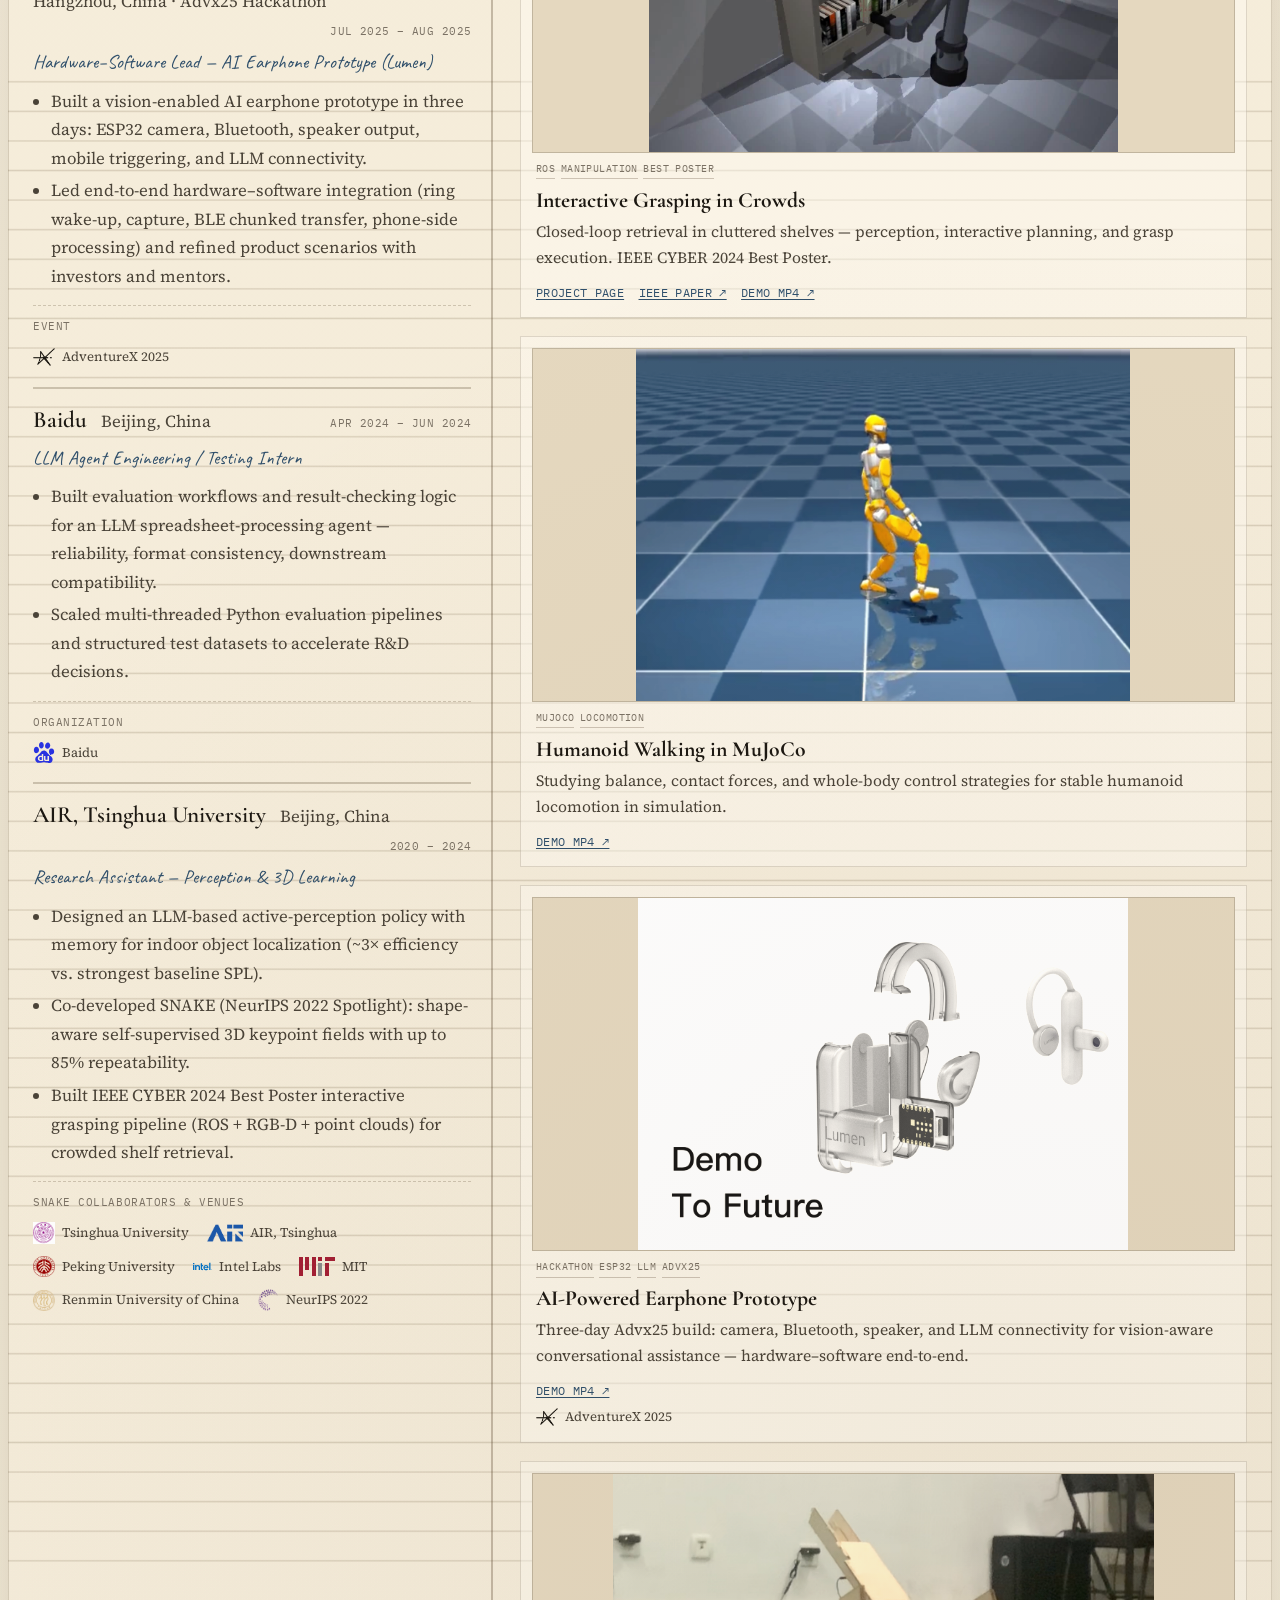
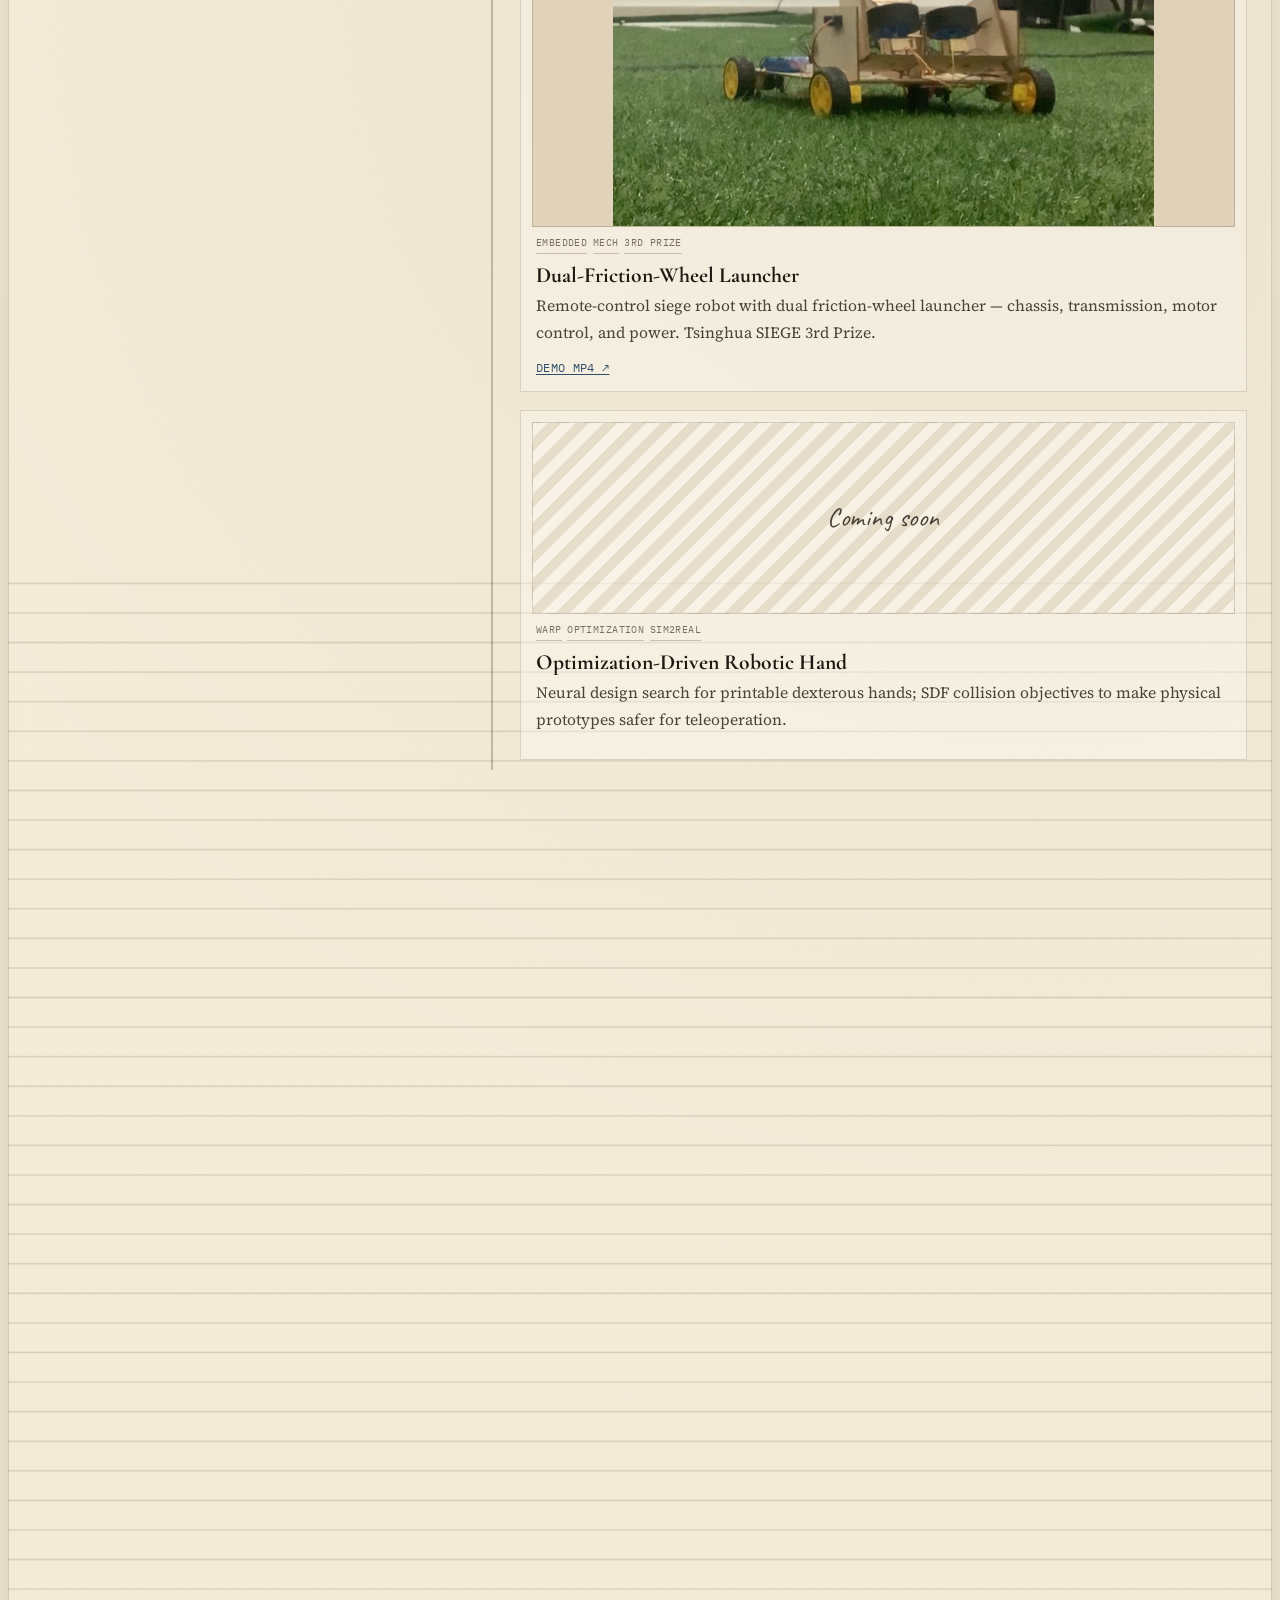
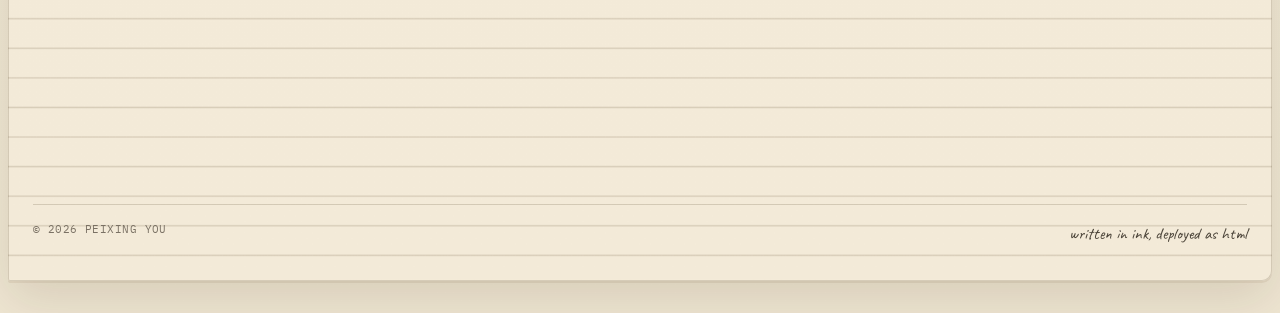
==== commit 44e4d716: "Expand hero keywords and focus to include locomotion, navigation, and dexterous hand. Co-authored-by" ====
--- a/index.html
+++ b/index.html
@@ -41,7 +41,7 @@
         <p class="meta hero-kicker">Lab notebook · Vol. 01</p>
         <h1>
           Peixing You
-          <span class="hero-title-note">manipulation · RL · LLMs · multi-agent systems</span>
+          <span class="hero-title-note">manipulation · locomotion · navigation · dexterous hand · RL · LLMs · AI agent systems</span>
         </h1>
         <p class="hero-lead">
           I’m a Robotics M.S. student at UC San Diego focused on robot manipulation, reinforcement learning, perception, and sim-to-real.
@@ -72,7 +72,7 @@
           </li>
           <li>
             <span class="label">Focus</span>
-            <span>Manipulation, RL, LLM post-training, multi-agent systems</span>
+            <span>Manipulation, locomotion, navigation, dexterous hand, RL, LLM post-training, AI agent systems</span>
           </li>
           <li>
             <span class="label">Highlight</span>
--- a/styles.css
+++ b/styles.css
@@ -249,7 +249,8 @@
   display: block;
   margin-top: 0.35rem;
   font-family: var(--font-hand);
-  font-size: clamp(1.45rem, 3.5vw, 2rem);
+  font-size: clamp(1.25rem, 3.2vw, 1.85rem);
+  line-height: 1.2;
   color: var(--accent);
   font-weight: 500;
 }
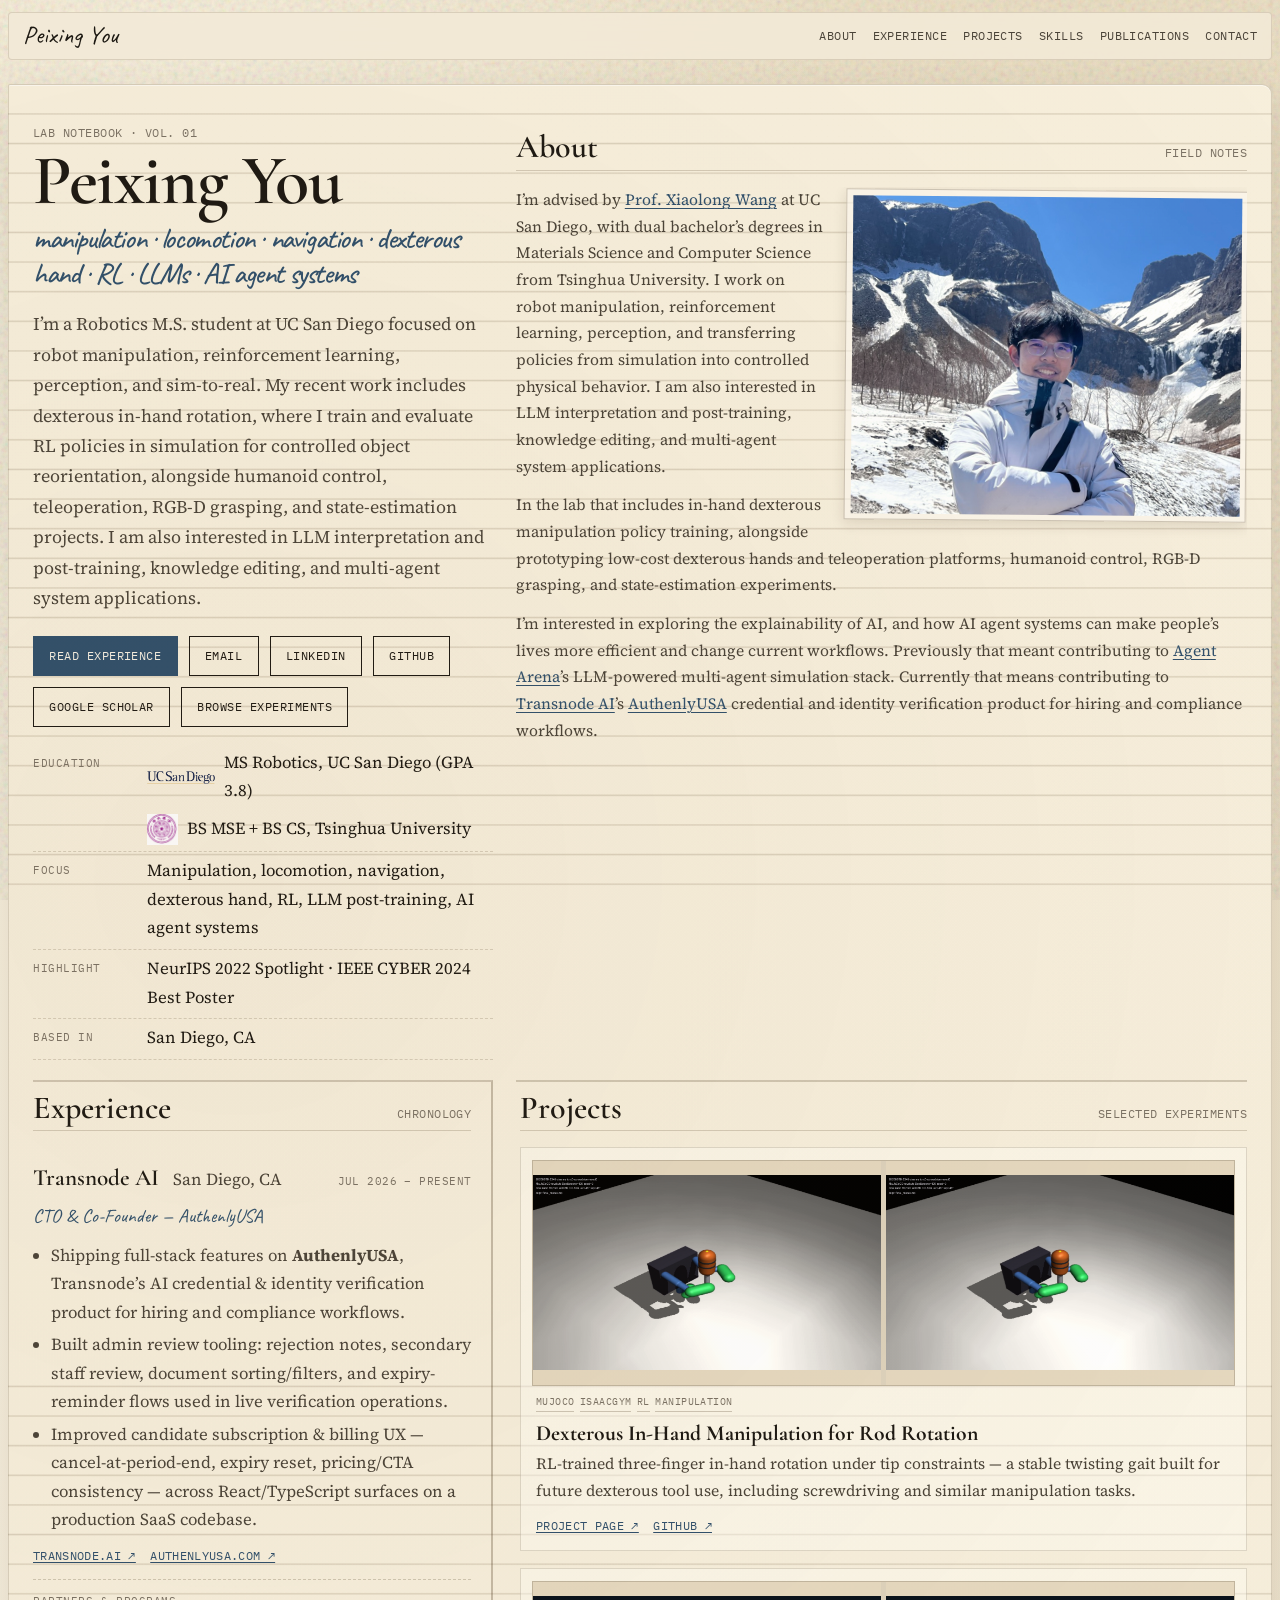
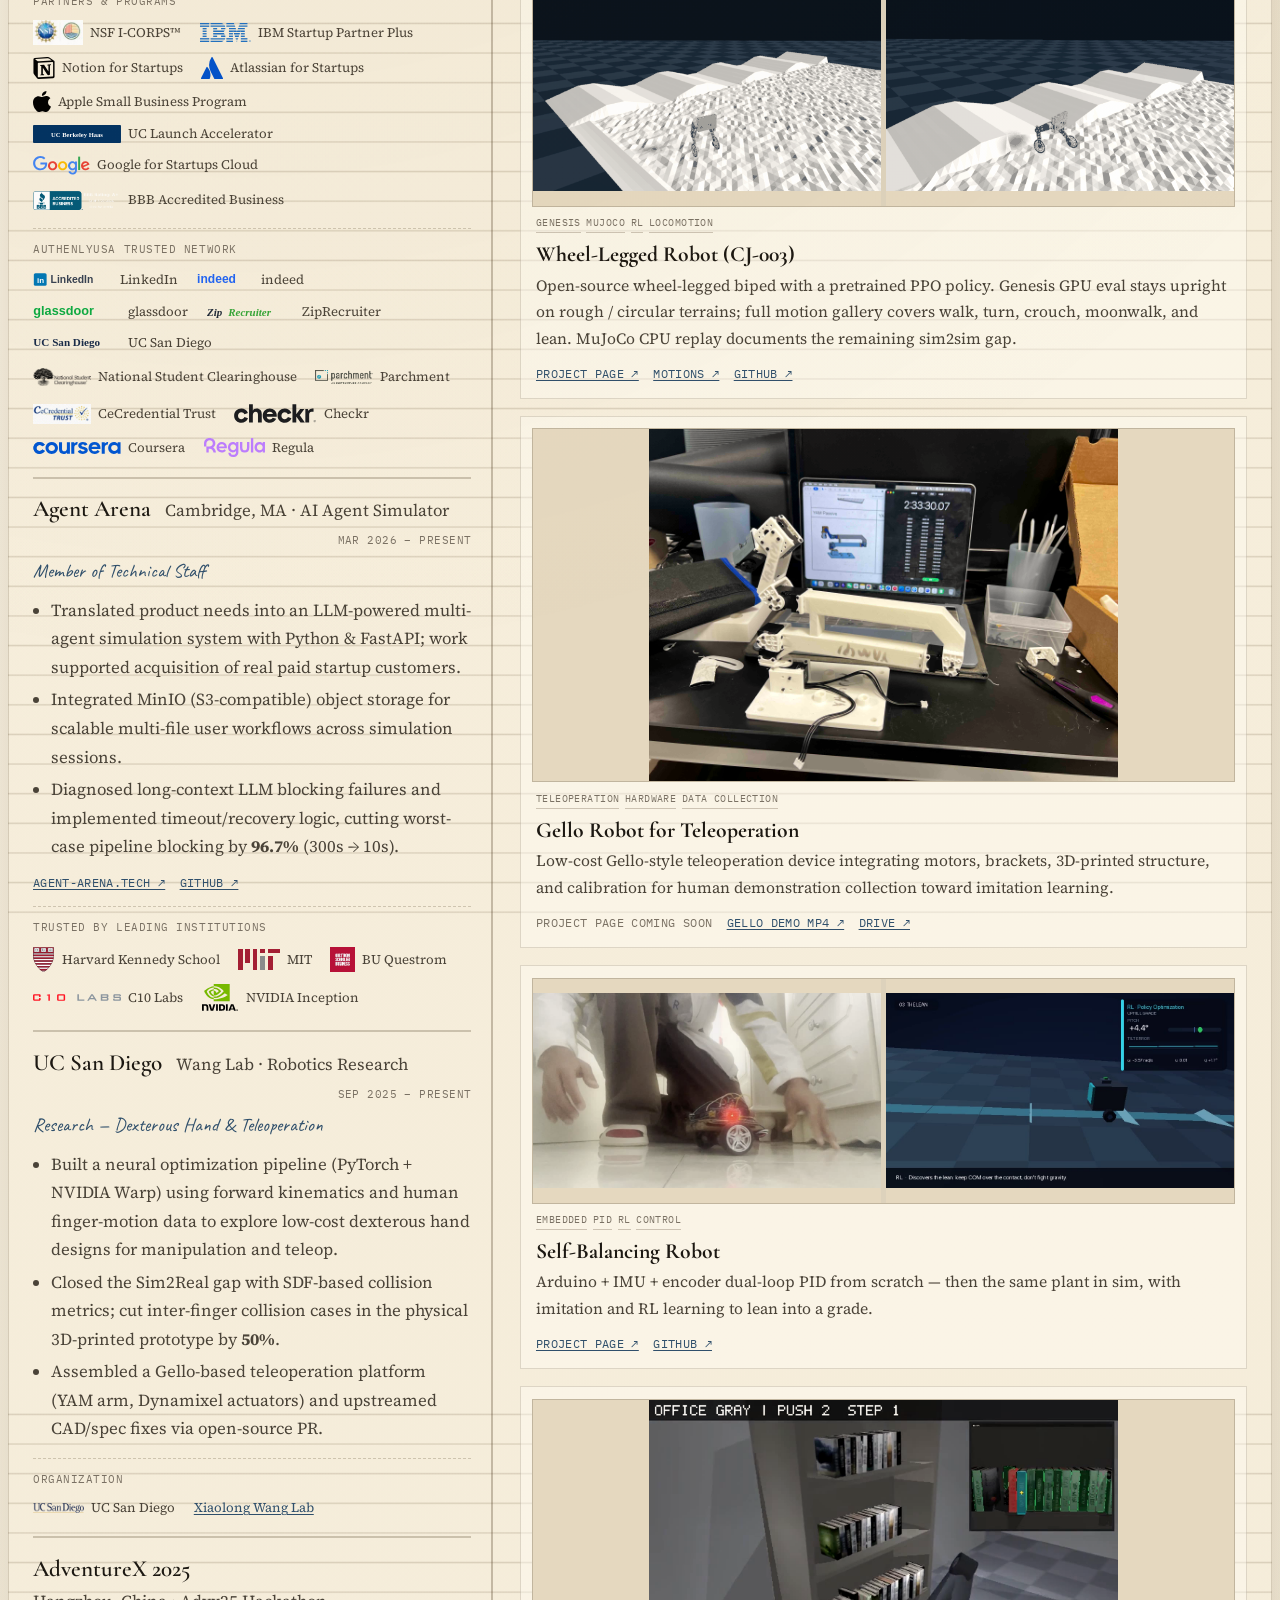
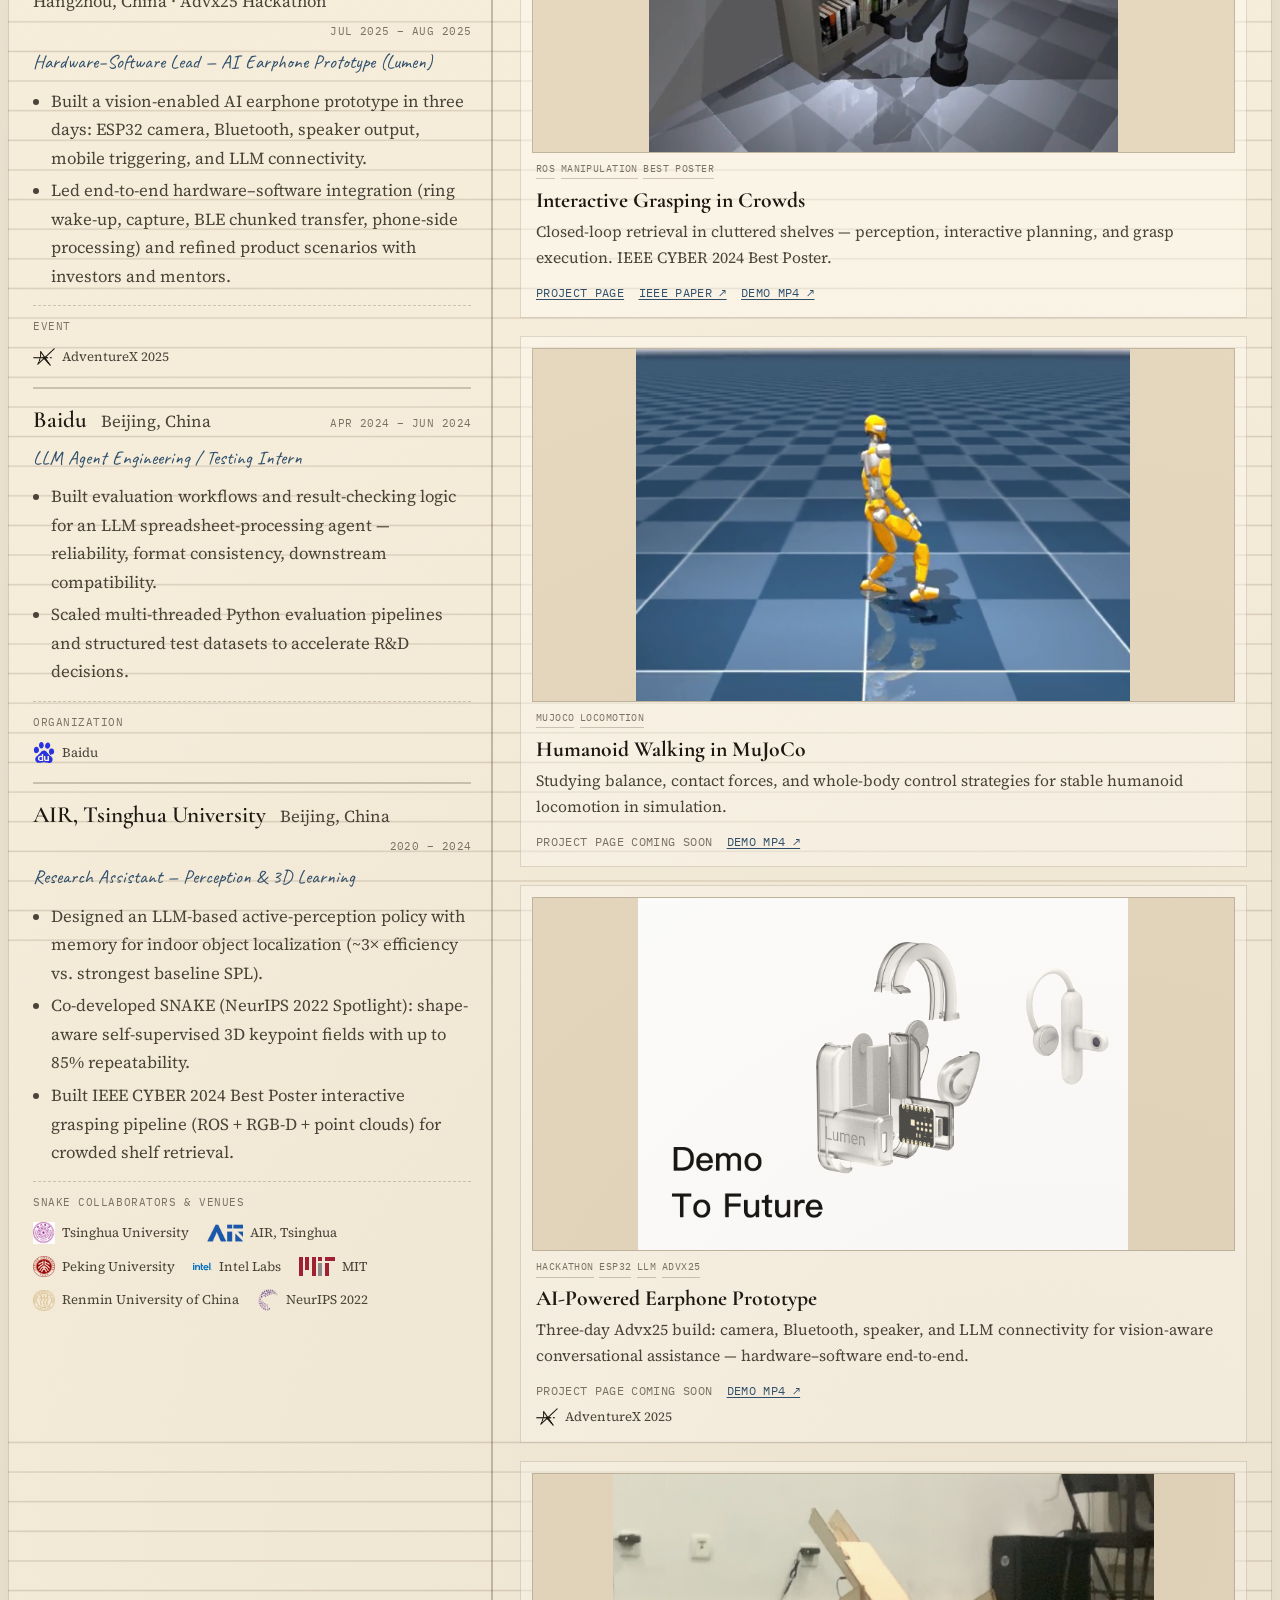
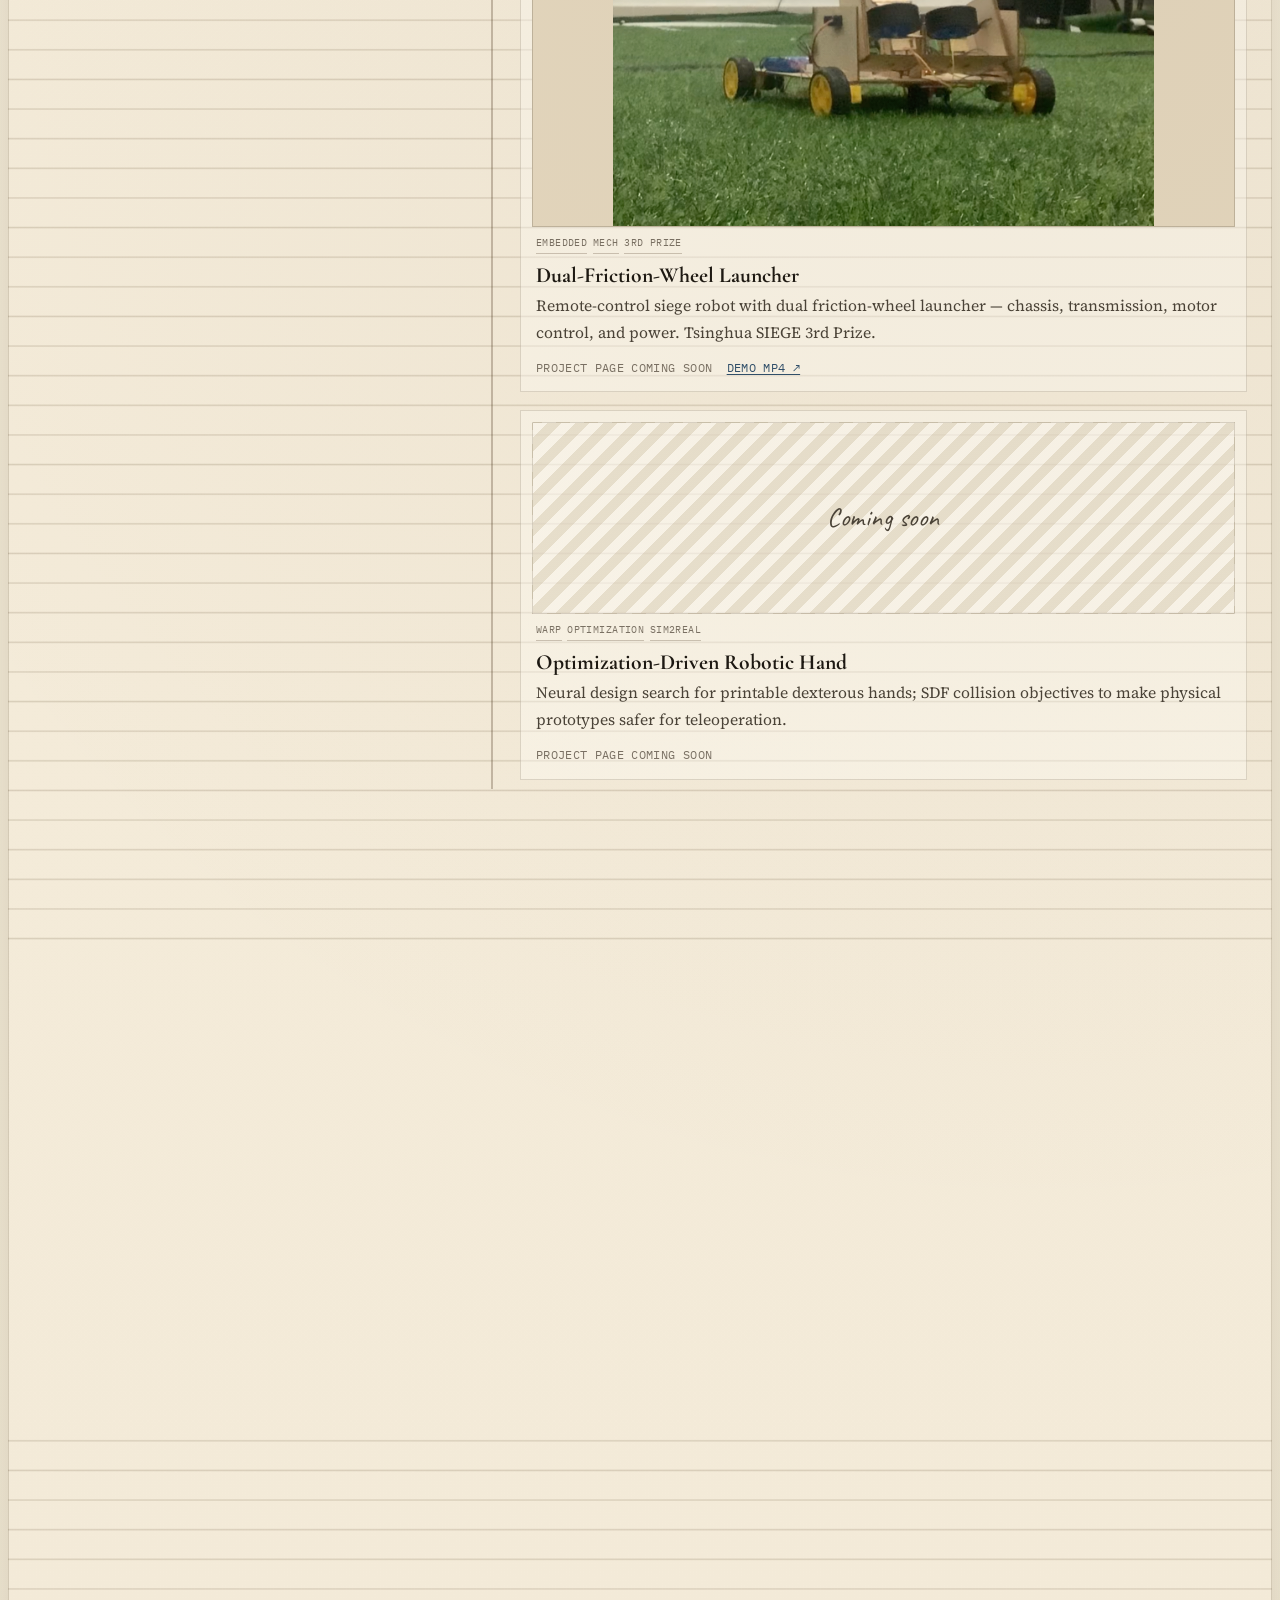
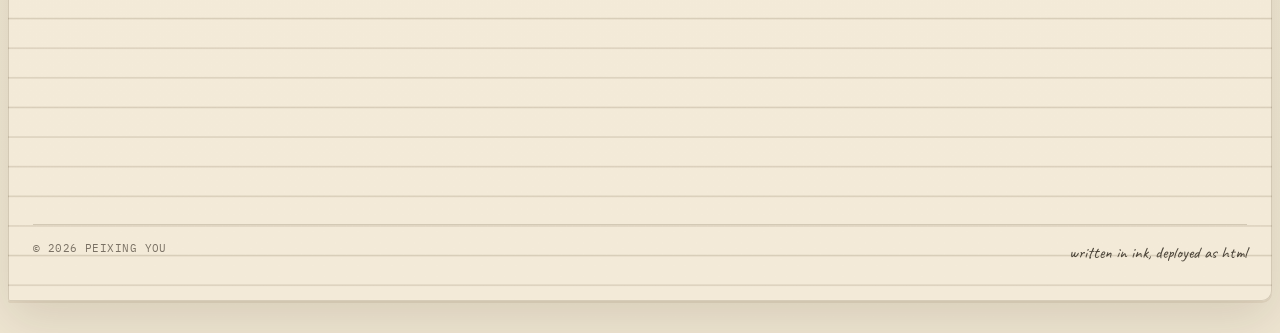
==== commit 0163c859: "Label project cards with project pages and coming-soon placeholders. Co-authored-by: Cursor <cursora" ====
--- a/index.html
+++ b/index.html
@@ -406,10 +406,10 @@
             </div>
             <div class="project-body">
               <div class="tags"><span class="tag">MuJoCo</span><span class="tag">IsaacGym</span><span class="tag">RL</span><span class="tag">Manipulation</span></div>
-              <h3>Rod Rotation MVP</h3>
+              <h3>Dexterous In-Hand Manipulation for Rod Rotation</h3>
               <p>RL-trained three-finger in-hand rotation under tip constraints — a stable twisting gait built for future dexterous tool use, including screwdriving and similar manipulation tasks.</p>
               <div class="links">
-                <a href="https://ypx19.github.io/allegro_rod_mvp/demo.html" target="_blank" rel="noopener">Interactive demo ↗</a>
+                <a href="https://ypx19.github.io/allegro_rod_mvp/demo.html" target="_blank" rel="noopener">Project page ↗</a>
                 <a href="https://github.com/ypx19/allegro_rod_mvp" target="_blank" rel="noopener">GitHub ↗</a>
               </div>
             </div>
@@ -425,7 +425,7 @@
               <h3>Wheel-Legged Robot (CJ-003)</h3>
               <p>Open-source wheel-legged biped with a pretrained PPO policy. Genesis GPU eval stays upright on rough / circular terrains; full motion gallery covers walk, turn, crouch, moonwalk, and lean. MuJoCo CPU replay documents the remaining sim2sim gap.</p>
               <div class="links">
-                <a href="https://ypx19.github.io/wheel-leg-robotic/" target="_blank" rel="noopener">Live demo ↗</a>
+                <a href="https://ypx19.github.io/wheel-leg-robotic/" target="_blank" rel="noopener">Project page ↗</a>
                 <a href="https://ypx19.github.io/wheel-leg-robotic/#motions" target="_blank" rel="noopener">Motions ↗</a>
                 <a href="https://github.com/ypx19/wheel-leg-robotic" target="_blank" rel="noopener">GitHub ↗</a>
               </div>
@@ -443,6 +443,7 @@
               <h3>Gello Robot for Teleoperation</h3>
               <p>Low-cost Gello-style teleoperation device integrating motors, brackets, 3D-printed structure, and calibration for human demonstration collection toward imitation learning.</p>
               <div class="links">
+                <span class="soon">Project page coming soon</span>
                 <a href="assets/projects/gello-demo.mp4" target="_blank" rel="noopener">Gello demo MP4 ↗</a>
                 <a href="https://drive.google.com/file/d/12g0imz-AvfGUAuDvkqKOVOJ90fx9yTMV/view" target="_blank" rel="noopener">Drive ↗</a>
               </div>
@@ -498,6 +499,7 @@
               <h3>Humanoid Walking in MuJoCo</h3>
               <p>Studying balance, contact forces, and whole-body control strategies for stable humanoid locomotion in simulation.</p>
               <div class="links">
+                <span class="soon">Project page coming soon</span>
                 <a href="assets/projects/humanoid-walking-demo.mp4" target="_blank" rel="noopener">Demo MP4 ↗</a>
               </div>
             </div>
@@ -514,6 +516,7 @@
               <h3>AI-Powered Earphone Prototype</h3>
               <p>Three-day Advx25 build: camera, Bluetooth, speaker, and LLM connectivity for vision-aware conversational assistance — hardware–software end-to-end.</p>
               <div class="links">
+                <span class="soon">Project page coming soon</span>
                 <a href="assets/projects/lumen-demo.mp4" target="_blank" rel="noopener">Demo MP4 ↗</a>
               </div>
               <div class="logo-row" style="margin-top:0.35rem">
@@ -536,6 +539,7 @@
               <h3>Dual-Friction-Wheel Launcher</h3>
               <p>Remote-control siege robot with dual friction-wheel launcher — chassis, transmission, motor control, and power. Tsinghua SIEGE 3rd Prize.</p>
               <div class="links">
+                <span class="soon">Project page coming soon</span>
                 <a href="assets/projects/siege-engine-demo.mp4" target="_blank" rel="noopener">Demo MP4 ↗</a>
               </div>
             </div>
@@ -549,6 +553,9 @@
               <div class="tags"><span class="tag">Warp</span><span class="tag">Optimization</span><span class="tag">Sim2Real</span></div>
               <h3>Optimization-Driven Robotic Hand</h3>
               <p>Neural design search for printable dexterous hands; SDF collision objectives to make physical prototypes safer for teleoperation.</p>
+              <div class="links">
+                <span class="soon">Project page coming soon</span>
+              </div>
             </div>
           </article>
         </div>
--- a/styles.css
+++ b/styles.css
@@ -523,6 +523,10 @@
   text-transform: uppercase;
 }
 
+.links .soon {
+  color: var(--ink-faint);
+}
+
 .affiliates {
   margin-top: 0.85rem;
   padding-top: 0.7rem;
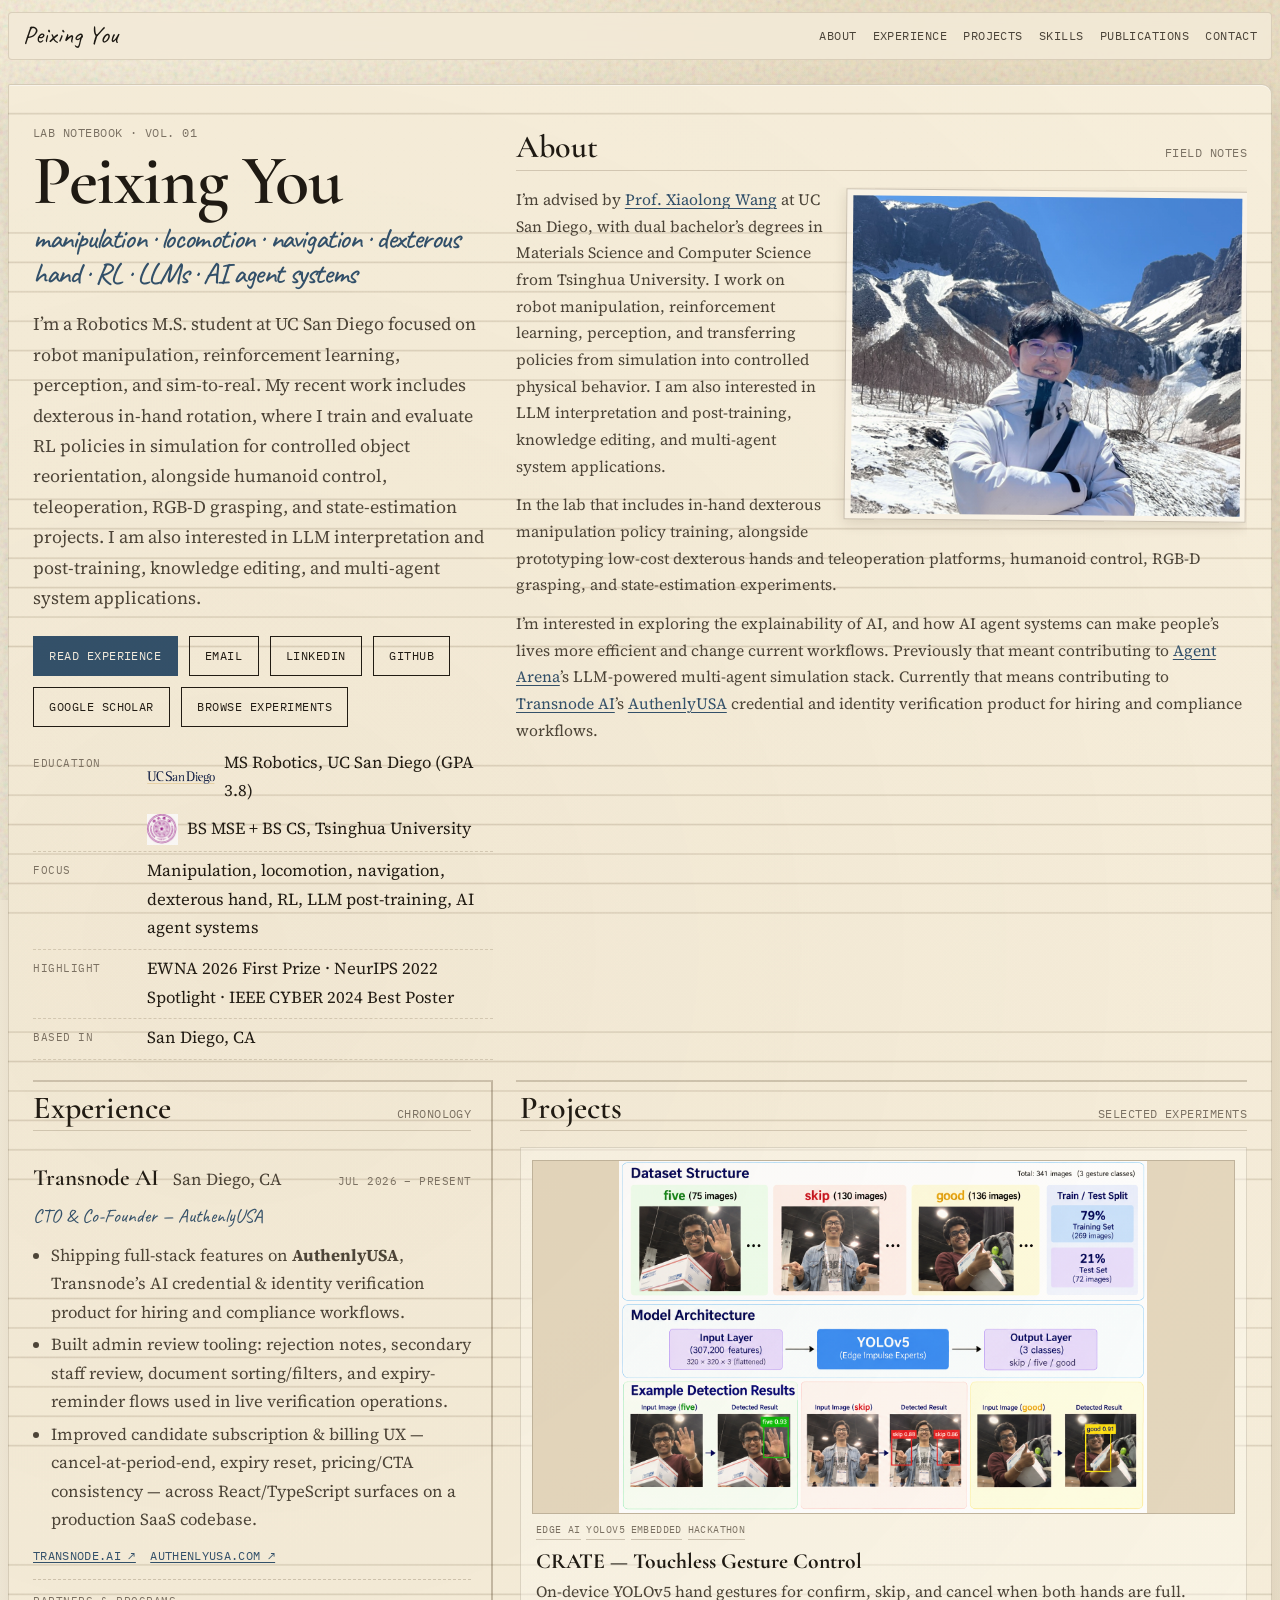
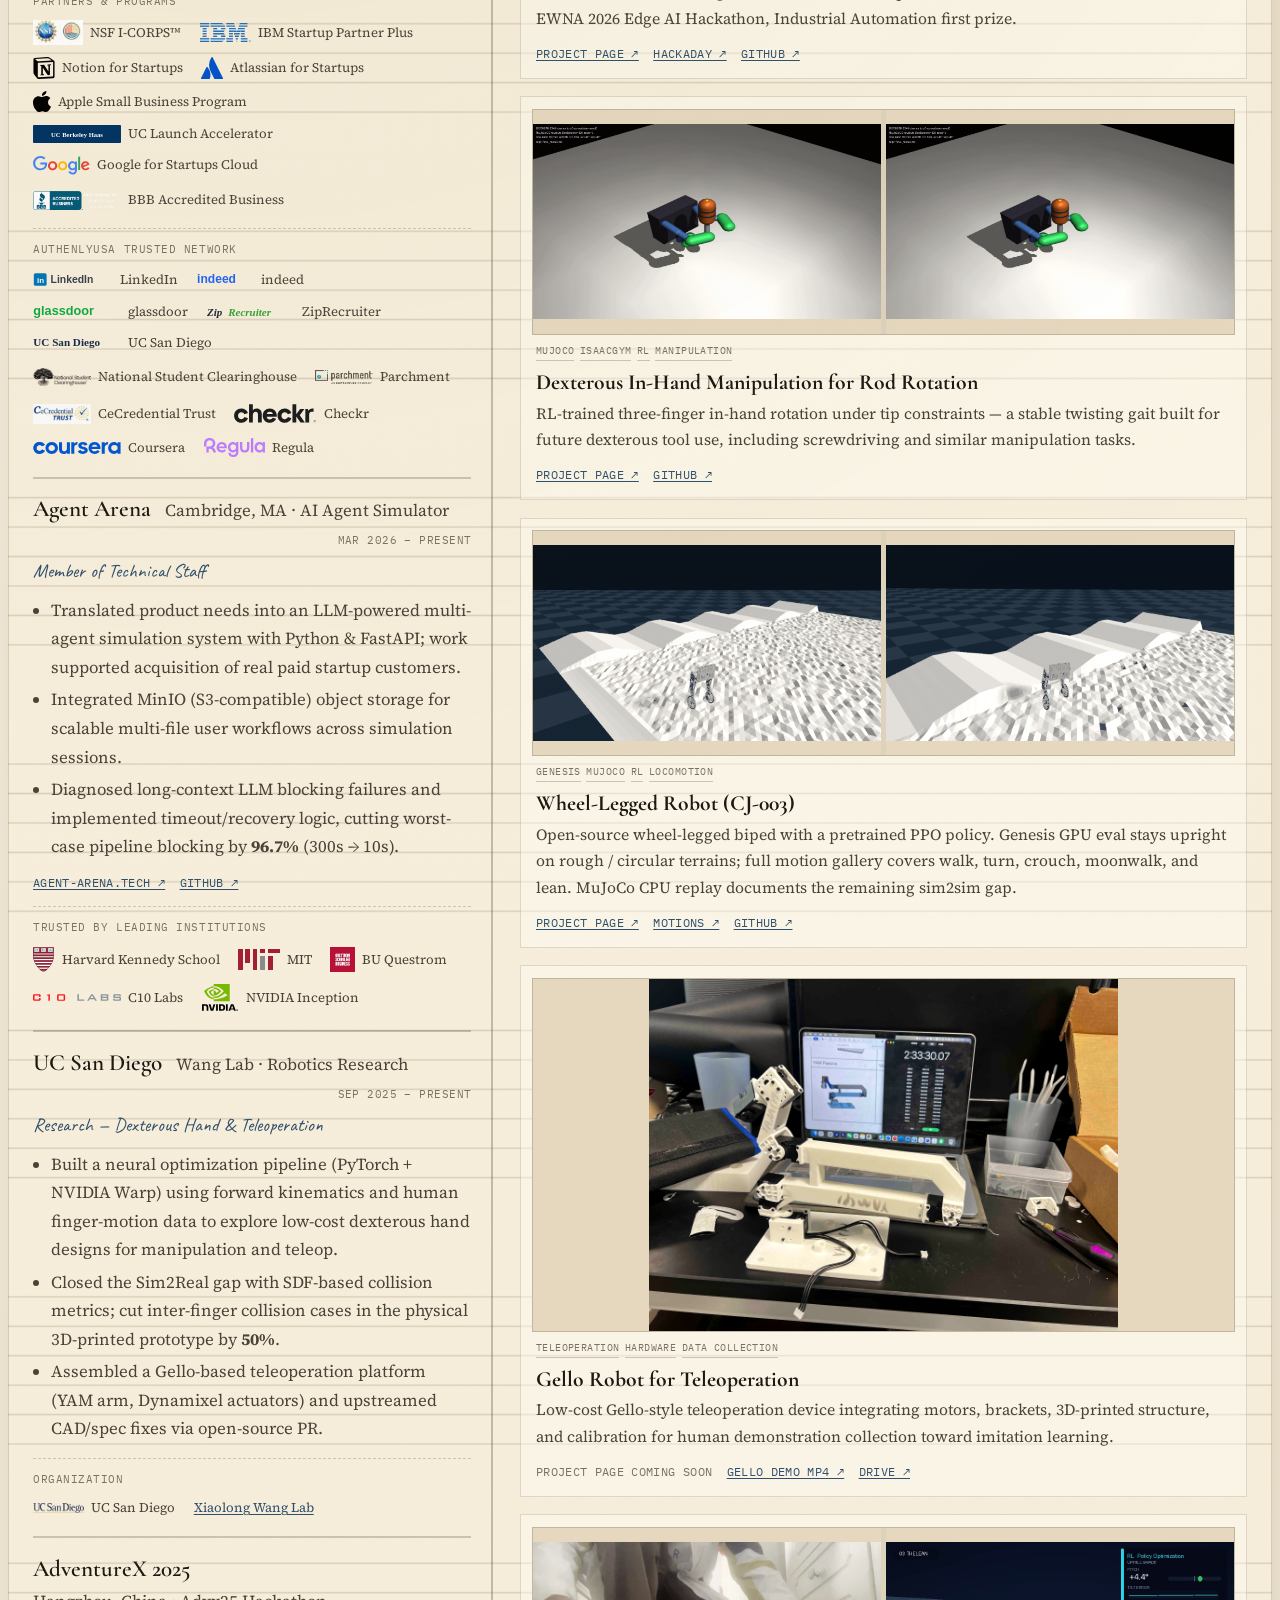
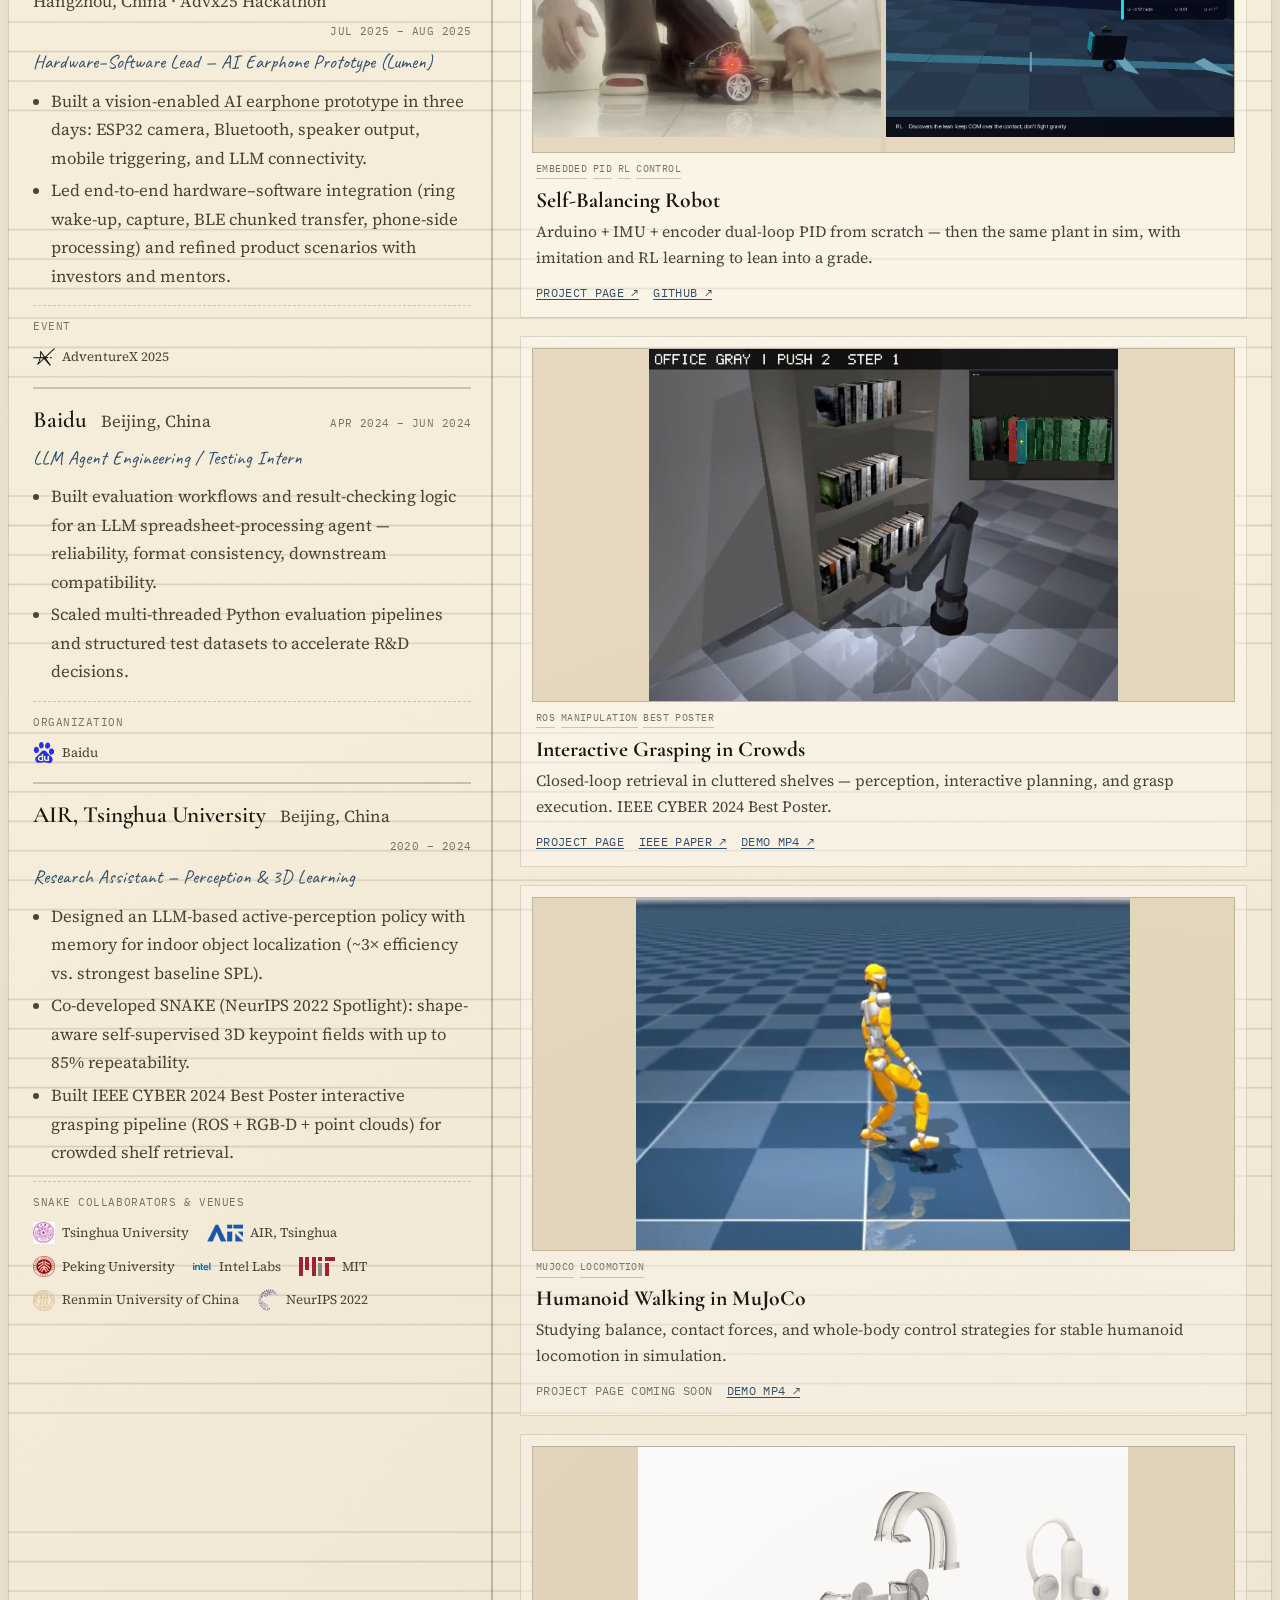
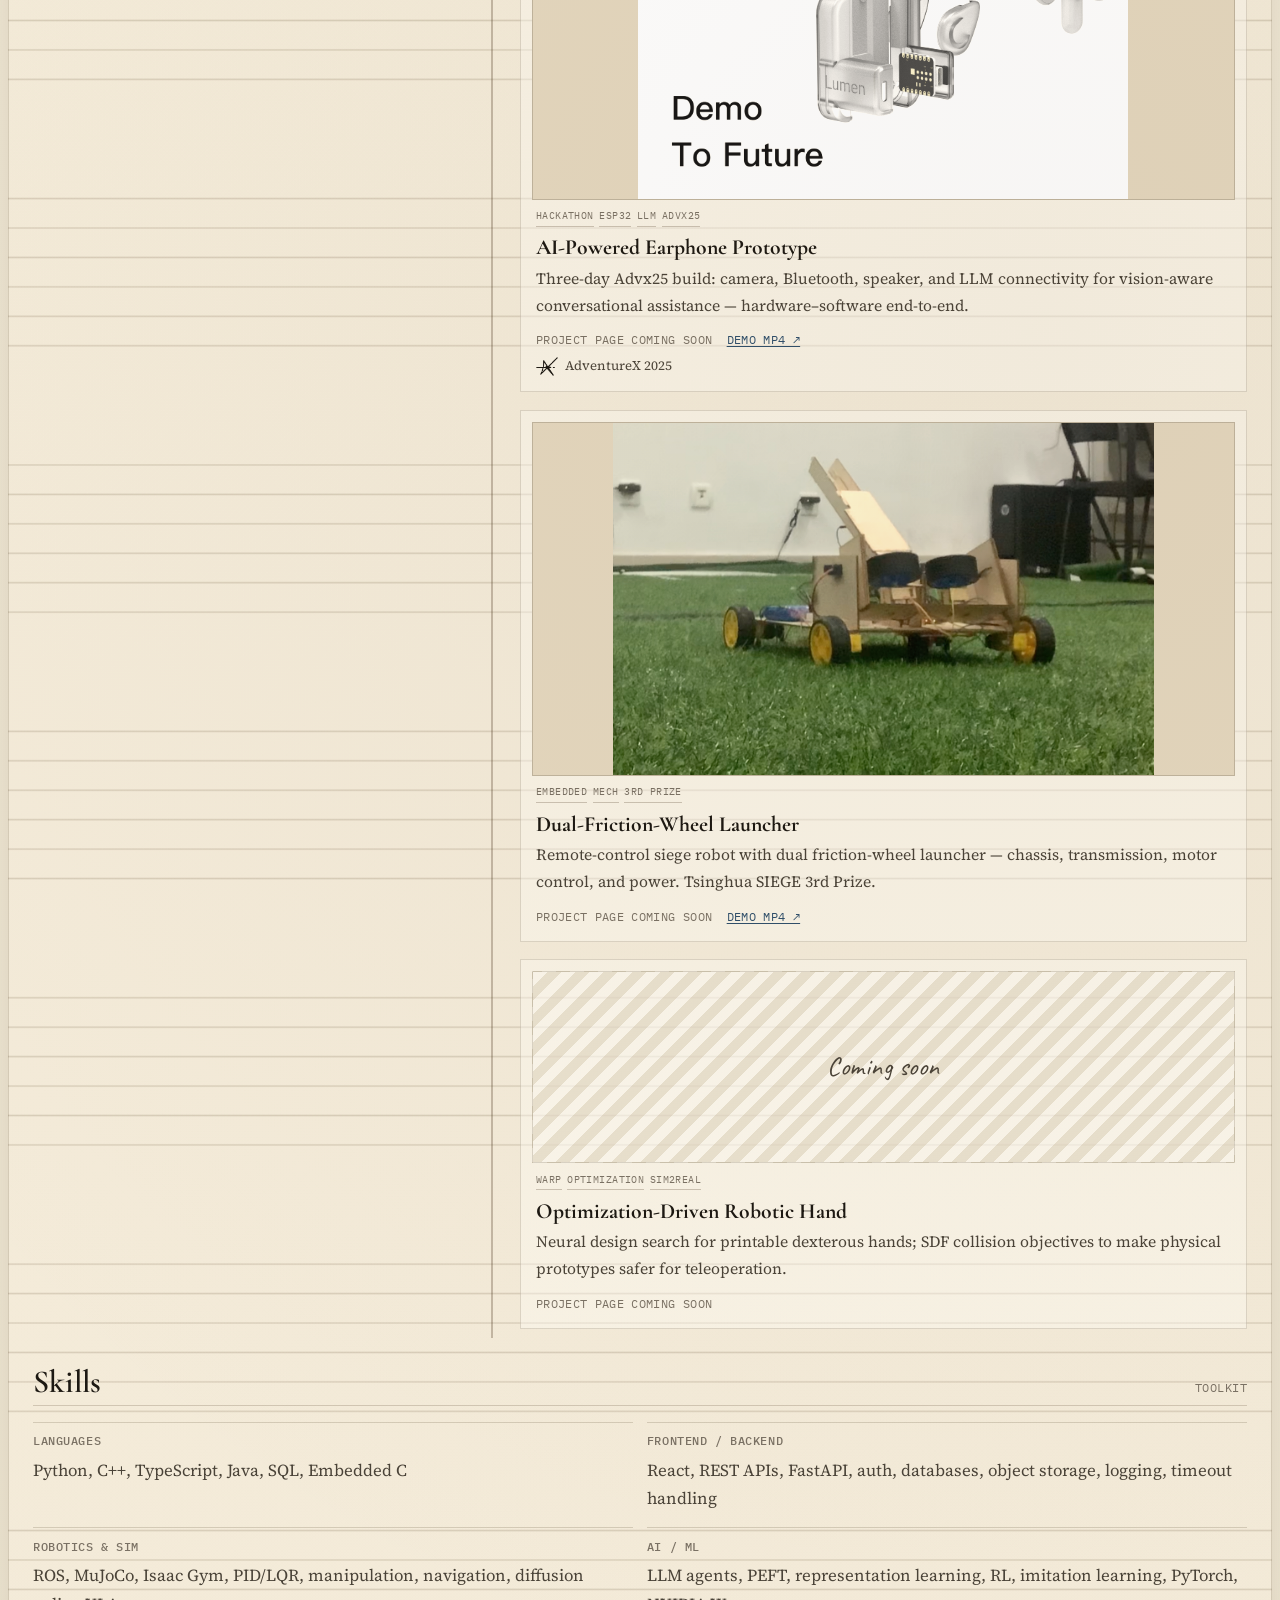
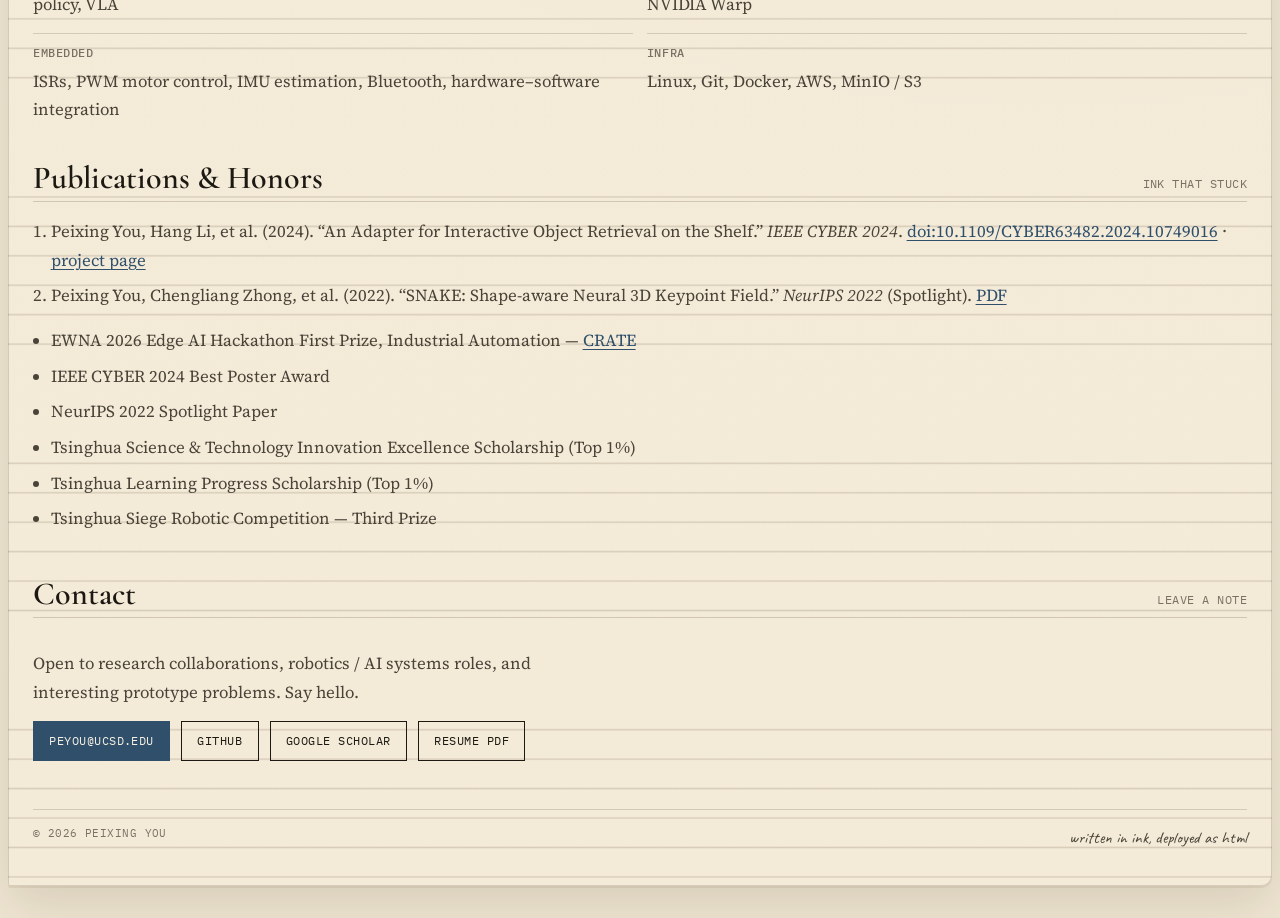
==== commit e81ea5e8: "Link the CRATE project and the EWNA first prize from the homepage. Co-authored-by: Cursor <cursorage" ====
--- a/index.html
+++ b/index.html
@@ -76,7 +76,7 @@
           </li>
           <li>
             <span class="label">Highlight</span>
-            <span>NeurIPS 2022 Spotlight · IEEE CYBER 2024 Best Poster</span>
+            <span>EWNA 2026 First Prize · NeurIPS 2022 Spotlight · IEEE CYBER 2024 Best Poster</span>
           </li>
           <li>
             <span class="label">Based in</span>
@@ -396,6 +396,22 @@
         </div>
         <div class="project-grid">
           <article class="project featured project-demo">
+            <div class="project-media">
+              <img src="assets/projects/crate-architecture.png" alt="CRATE dataset and YOLOv5 detections for open palm, skip, and thumbs-up" />
+            </div>
+            <div class="project-body">
+              <div class="tags"><span class="tag">Edge AI</span><span class="tag">YOLOv5</span><span class="tag">Embedded</span><span class="tag">Hackathon</span></div>
+              <h3>CRATE — Touchless Gesture Control</h3>
+              <p>On-device YOLOv5 hand gestures for confirm, skip, and cancel when both hands are full. EWNA 2026 Edge AI Hackathon, Industrial Automation first prize.</p>
+              <div class="links">
+                <a href="https://ypx19.github.io/crate/" target="_blank" rel="noopener">Project page ↗</a>
+                <a href="https://hackaday.io/project/206741-crate-ewna-hackathon-team-3" target="_blank" rel="noopener">Hackaday ↗</a>
+                <a href="https://github.com/ypx19/crate" target="_blank" rel="noopener">GitHub ↗</a>
+              </div>
+            </div>
+          </article>
+
+          <article class="project featured project-demo">
             <div class="project-media project-media-pair">
               <video autoplay muted loop playsinline preload="auto" poster="assets/projects/rod-rotation-poster.png" aria-label="Cinematic fly-in of three-finger rod rotation, screwdriver view">
                 <source src="assets/projects/rod-rotation-screwdriver.mp4" type="video/mp4" />
@@ -614,6 +630,7 @@
           </li>
         </ol>
         <ul class="award-list" style="margin-top:1rem">
+          <li>EWNA 2026 Edge AI Hackathon First Prize, Industrial Automation — <a href="https://ypx19.github.io/crate/">CRATE</a></li>
           <li>IEEE CYBER 2024 Best Poster Award</li>
           <li>NeurIPS 2022 Spotlight Paper</li>
           <li>Tsinghua Science &amp; Technology Innovation Excellence Scholarship (Top 1%)</li>
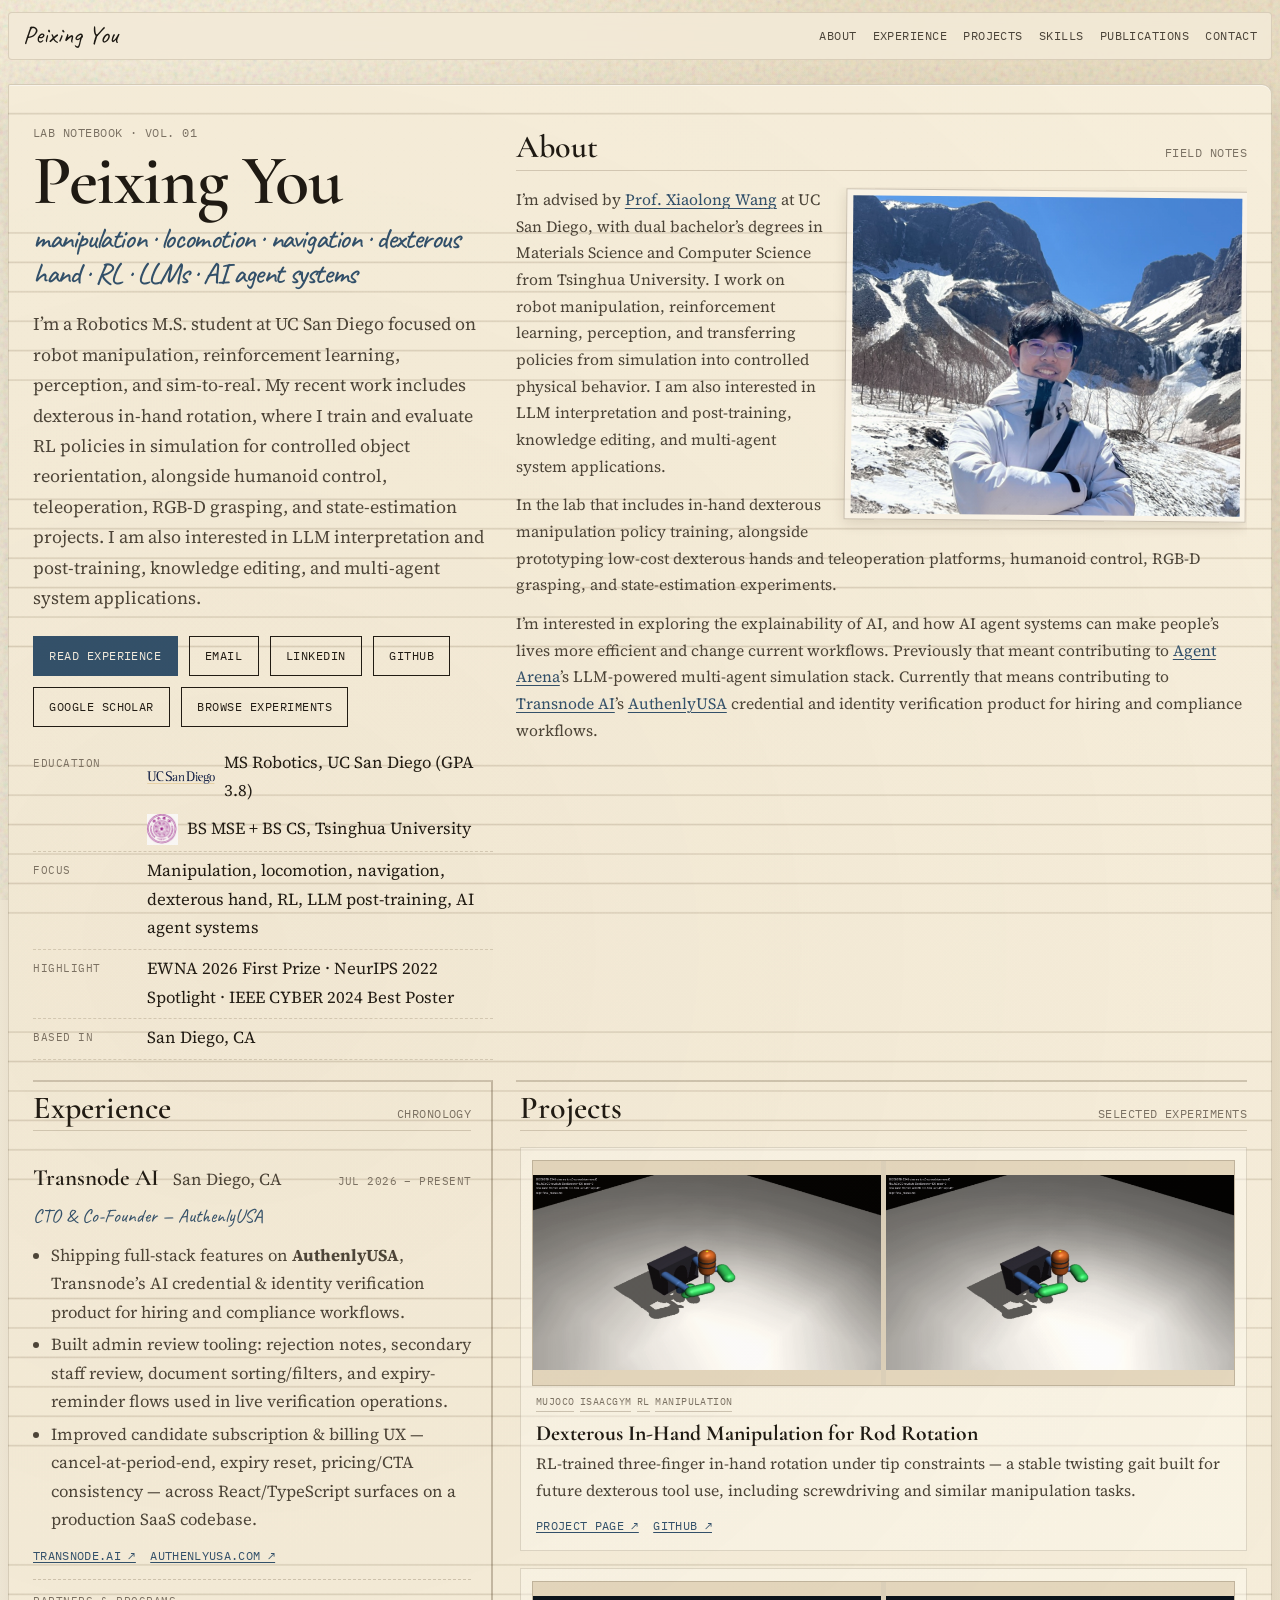
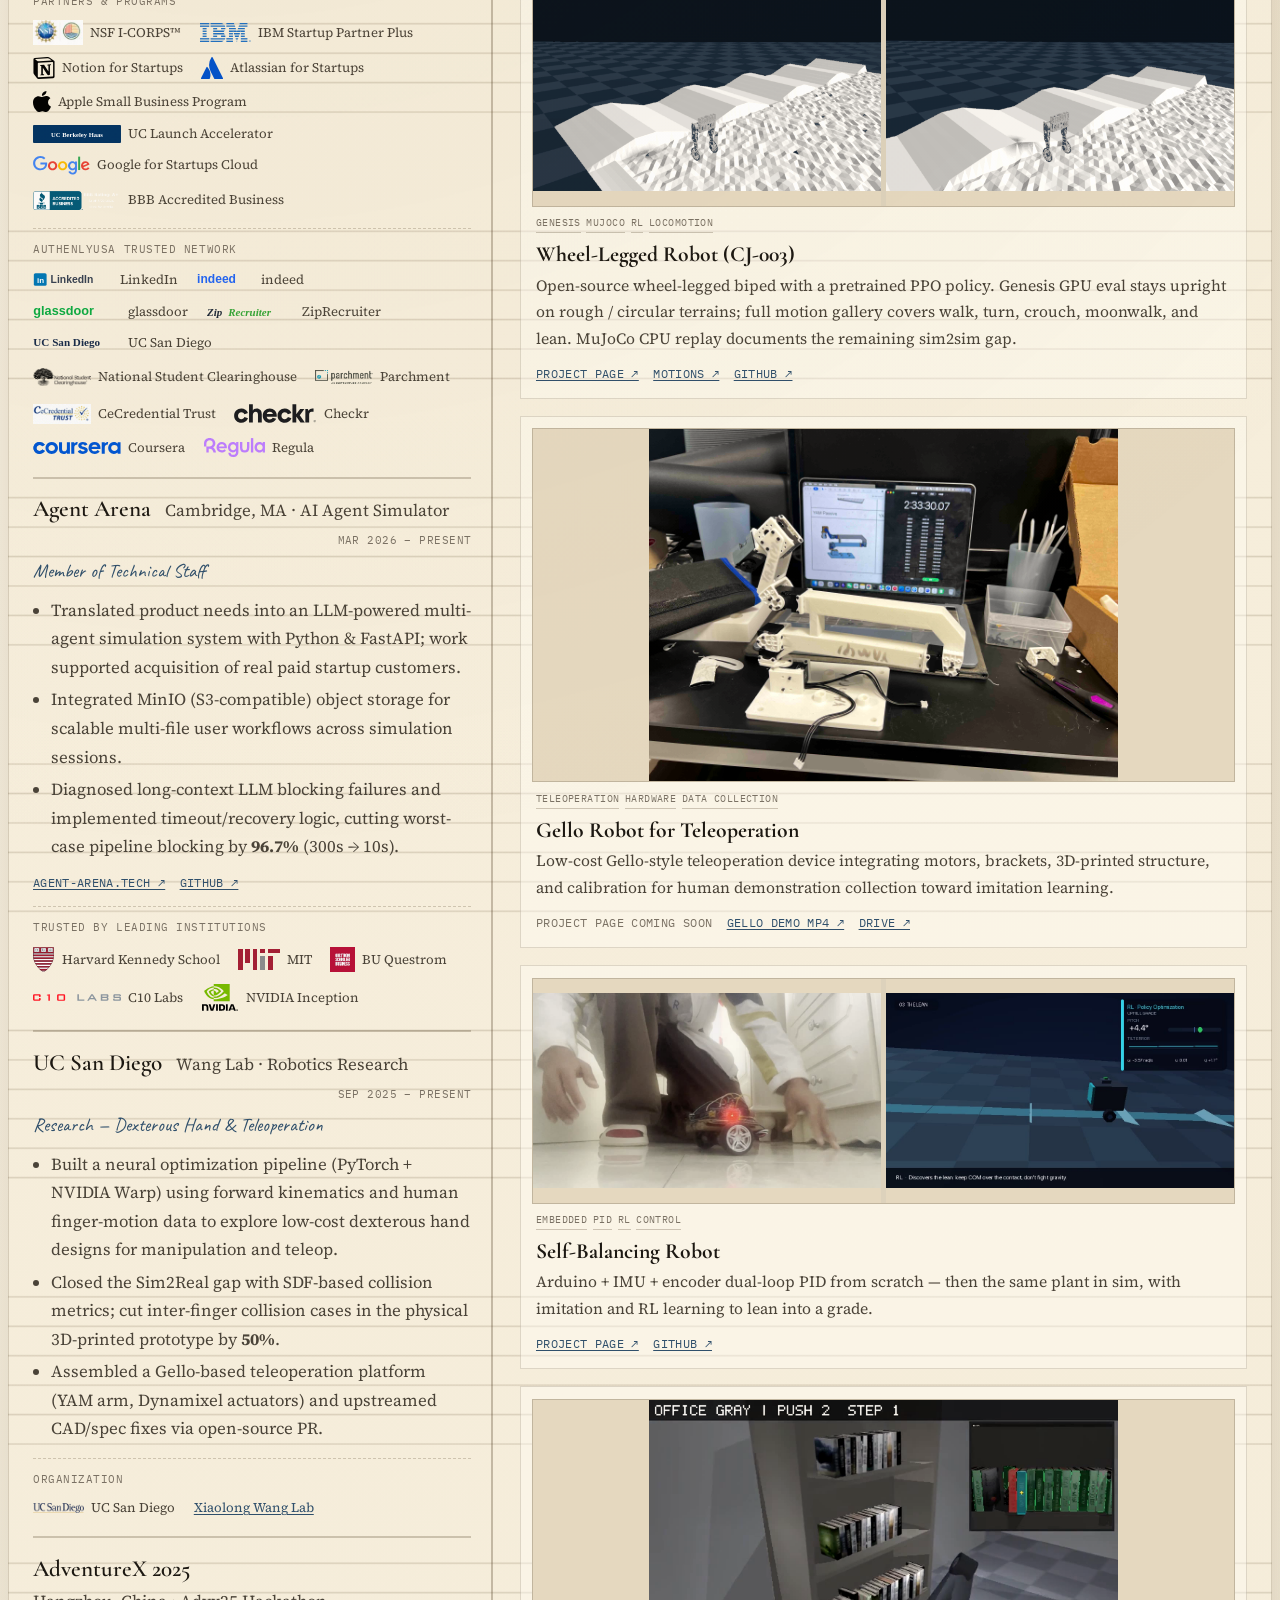
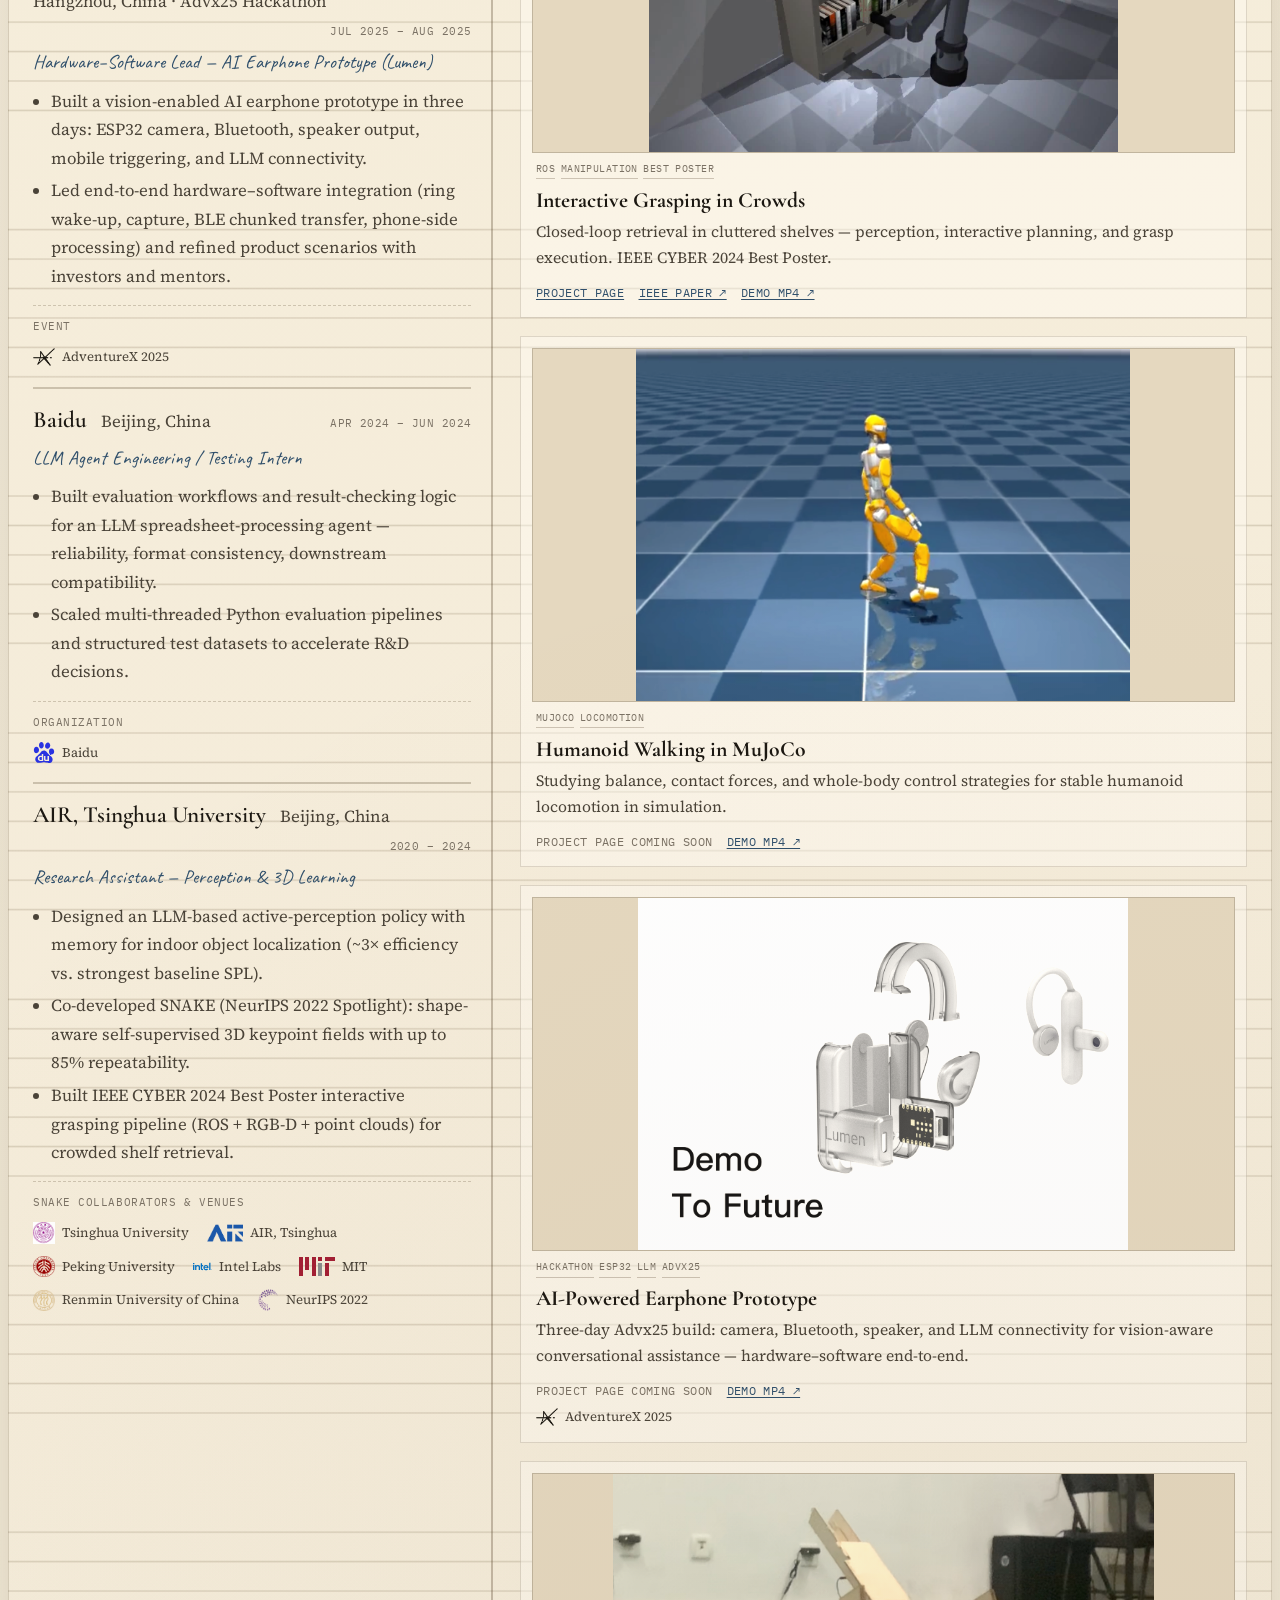
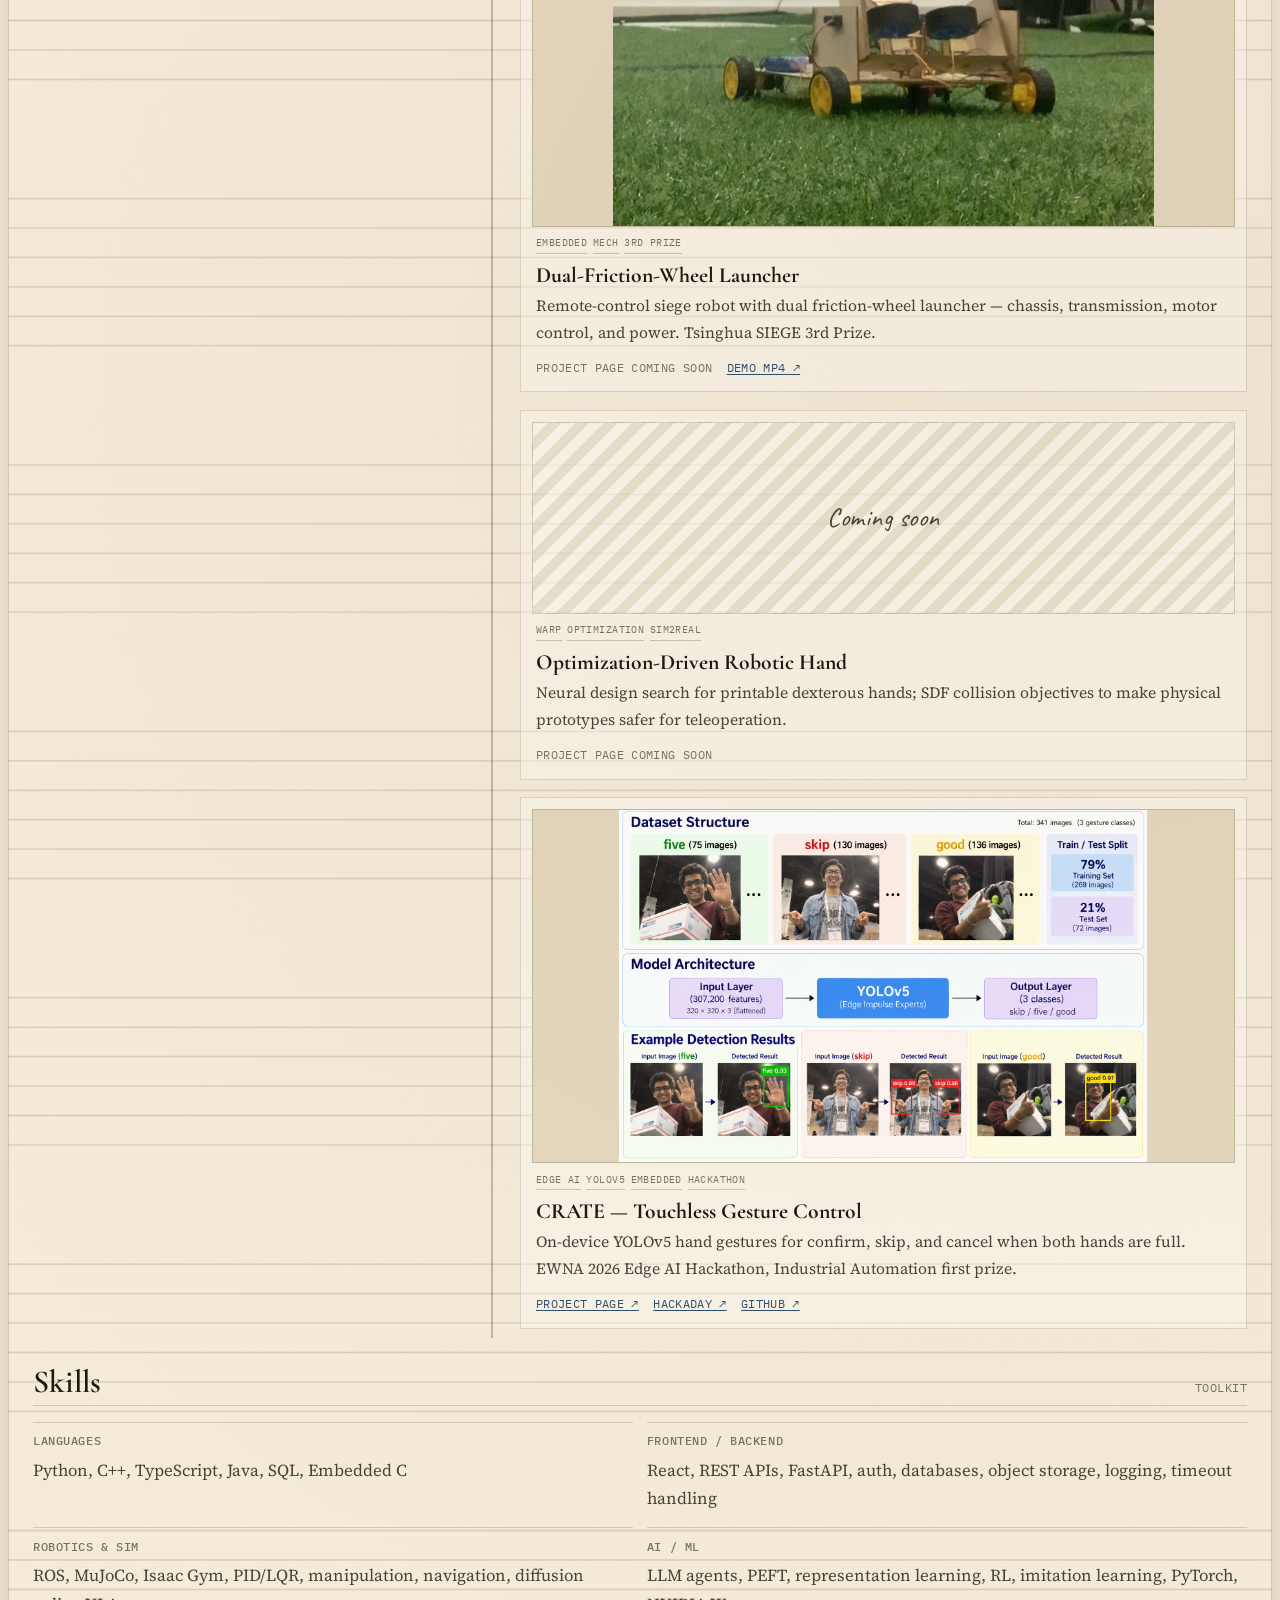
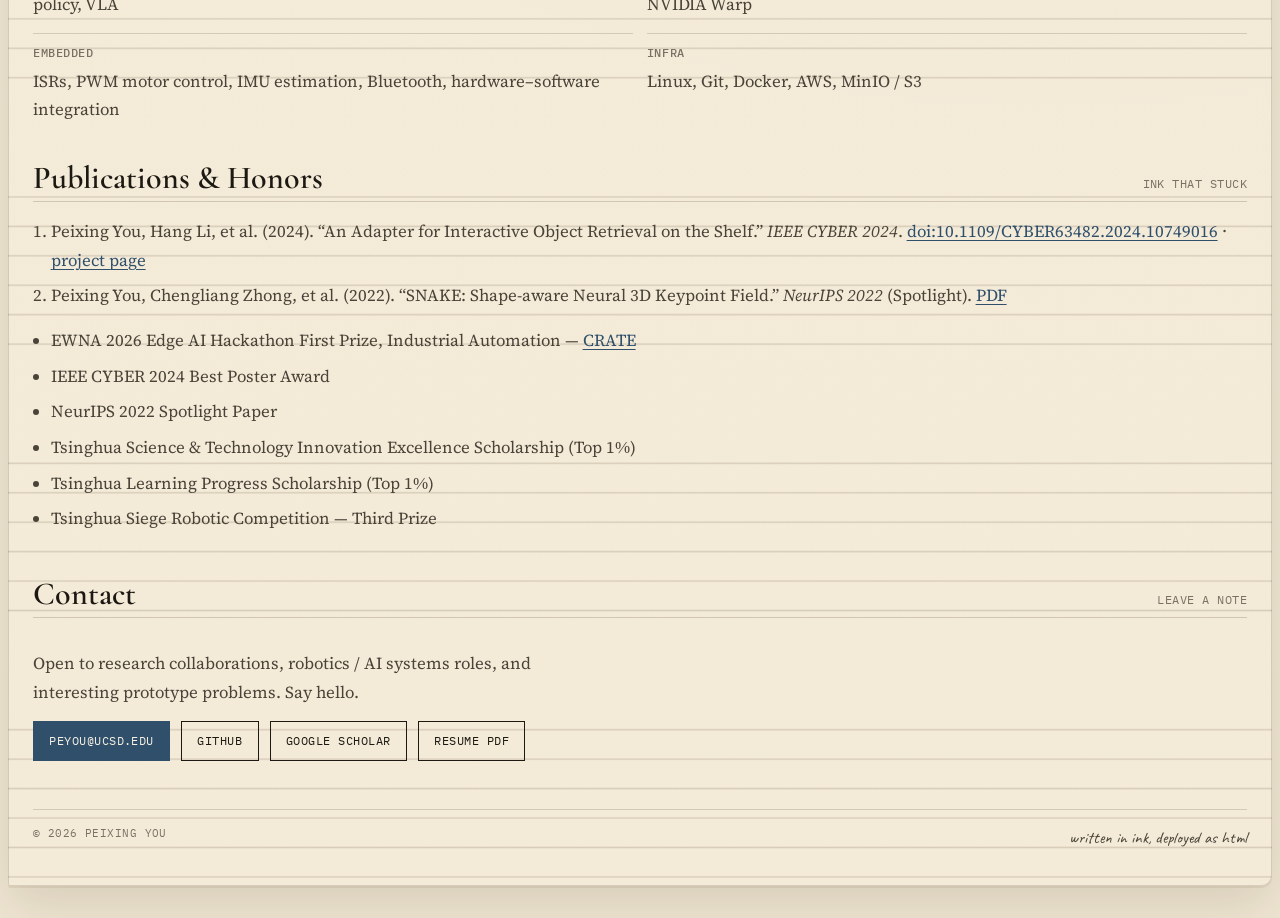
==== commit 837b5139: "Move the CRATE card to the end of the project list. Co-authored-by: Cursor <cursoragent@cursor.com>" ====
--- a/index.html
+++ b/index.html
@@ -396,22 +396,6 @@
         </div>
         <div class="project-grid">
           <article class="project featured project-demo">
-            <div class="project-media">
-              <img src="assets/projects/crate-architecture.png" alt="CRATE dataset and YOLOv5 detections for open palm, skip, and thumbs-up" />
-            </div>
-            <div class="project-body">
-              <div class="tags"><span class="tag">Edge AI</span><span class="tag">YOLOv5</span><span class="tag">Embedded</span><span class="tag">Hackathon</span></div>
-              <h3>CRATE — Touchless Gesture Control</h3>
-              <p>On-device YOLOv5 hand gestures for confirm, skip, and cancel when both hands are full. EWNA 2026 Edge AI Hackathon, Industrial Automation first prize.</p>
-              <div class="links">
-                <a href="https://ypx19.github.io/crate/" target="_blank" rel="noopener">Project page ↗</a>
-                <a href="https://hackaday.io/project/206741-crate-ewna-hackathon-team-3" target="_blank" rel="noopener">Hackaday ↗</a>
-                <a href="https://github.com/ypx19/crate" target="_blank" rel="noopener">GitHub ↗</a>
-              </div>
-            </div>
-          </article>
-
-          <article class="project featured project-demo">
             <div class="project-media project-media-pair">
               <video autoplay muted loop playsinline preload="auto" poster="assets/projects/rod-rotation-poster.png" aria-label="Cinematic fly-in of three-finger rod rotation, screwdriver view">
                 <source src="assets/projects/rod-rotation-screwdriver.mp4" type="video/mp4" />
@@ -571,6 +555,22 @@
               <p>Neural design search for printable dexterous hands; SDF collision objectives to make physical prototypes safer for teleoperation.</p>
               <div class="links">
                 <span class="soon">Project page coming soon</span>
+              </div>
+            </div>
+          </article>
+
+          <article class="project">
+            <div class="project-media">
+              <img src="assets/projects/crate-architecture.png" alt="CRATE dataset and YOLOv5 detections for open palm, skip, and thumbs-up" />
+            </div>
+            <div class="project-body">
+              <div class="tags"><span class="tag">Edge AI</span><span class="tag">YOLOv5</span><span class="tag">Embedded</span><span class="tag">Hackathon</span></div>
+              <h3>CRATE — Touchless Gesture Control</h3>
+              <p>On-device YOLOv5 hand gestures for confirm, skip, and cancel when both hands are full. EWNA 2026 Edge AI Hackathon, Industrial Automation first prize.</p>
+              <div class="links">
+                <a href="https://ypx19.github.io/crate/" target="_blank" rel="noopener">Project page ↗</a>
+                <a href="https://hackaday.io/project/206741-crate-ewna-hackathon-team-3" target="_blank" rel="noopener">Hackaday ↗</a>
+                <a href="https://github.com/ypx19/crate" target="_blank" rel="noopener">GitHub ↗</a>
               </div>
             </div>
           </article>
